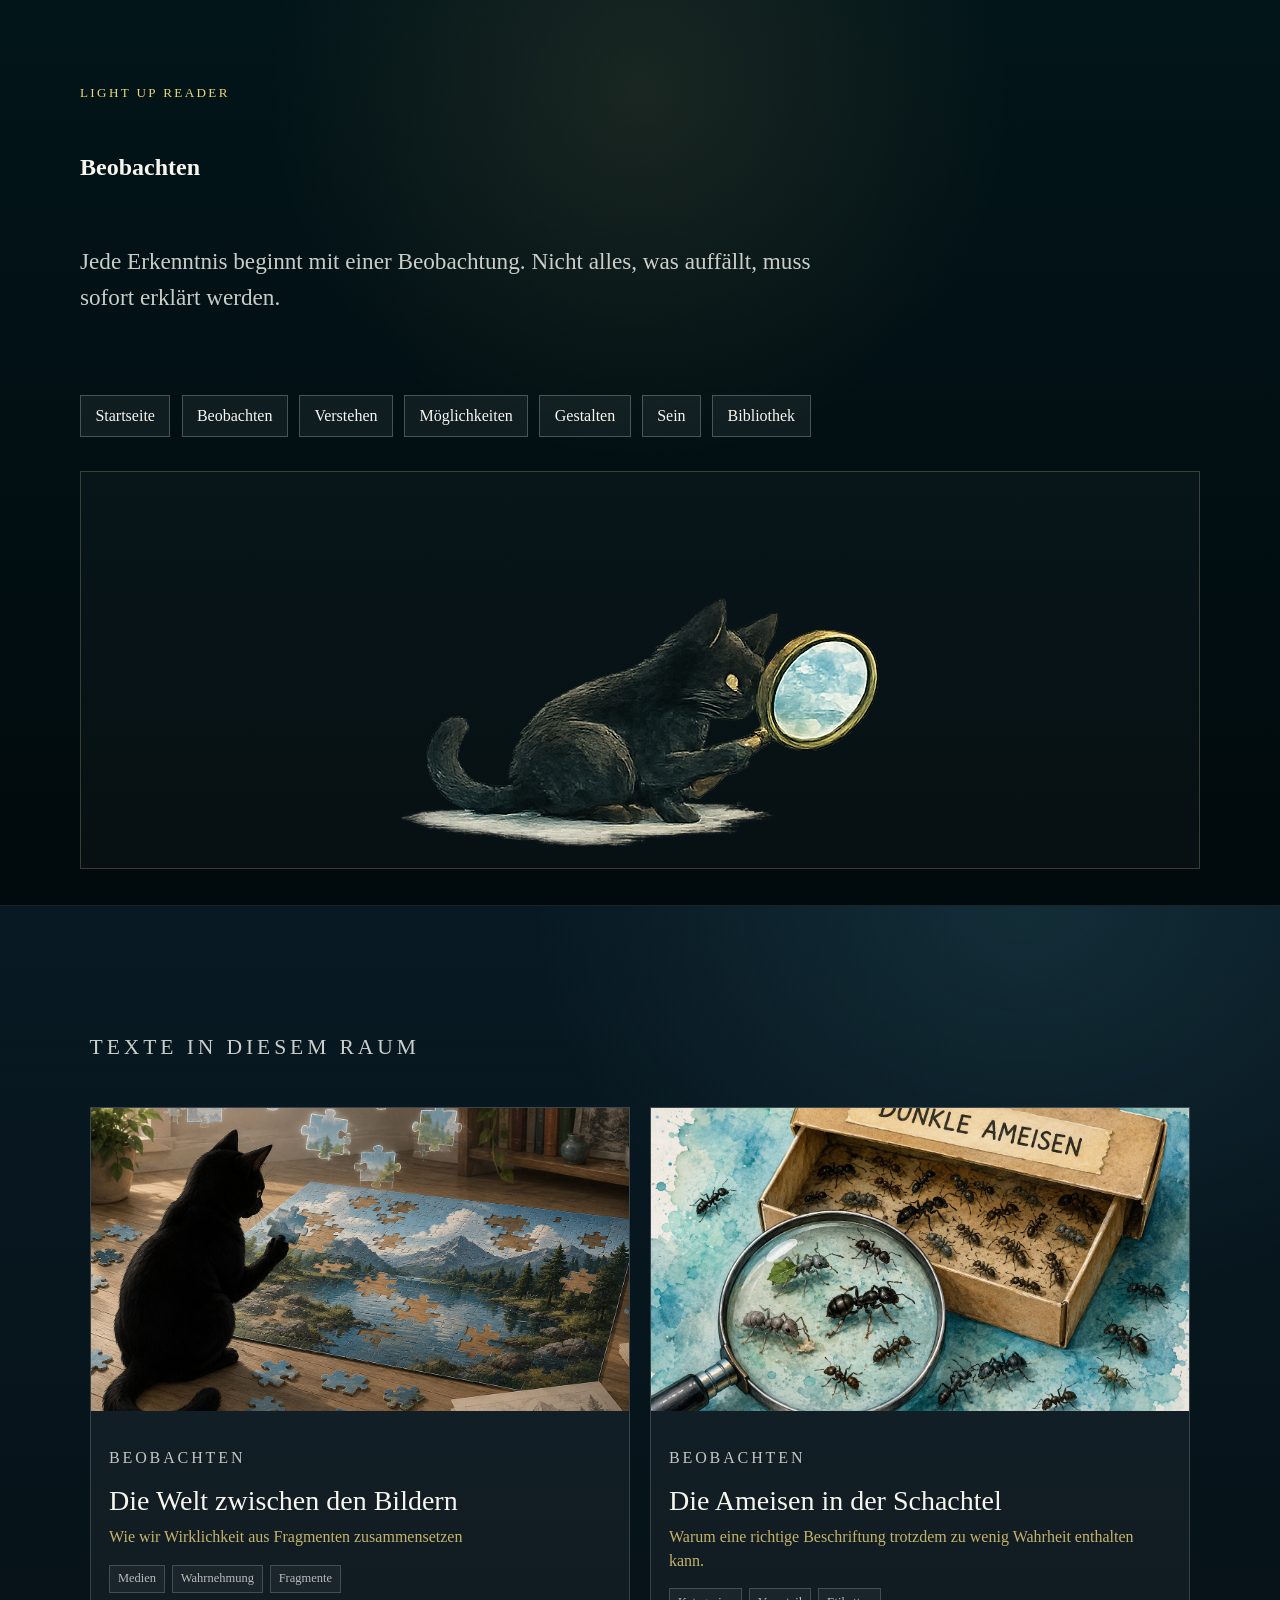
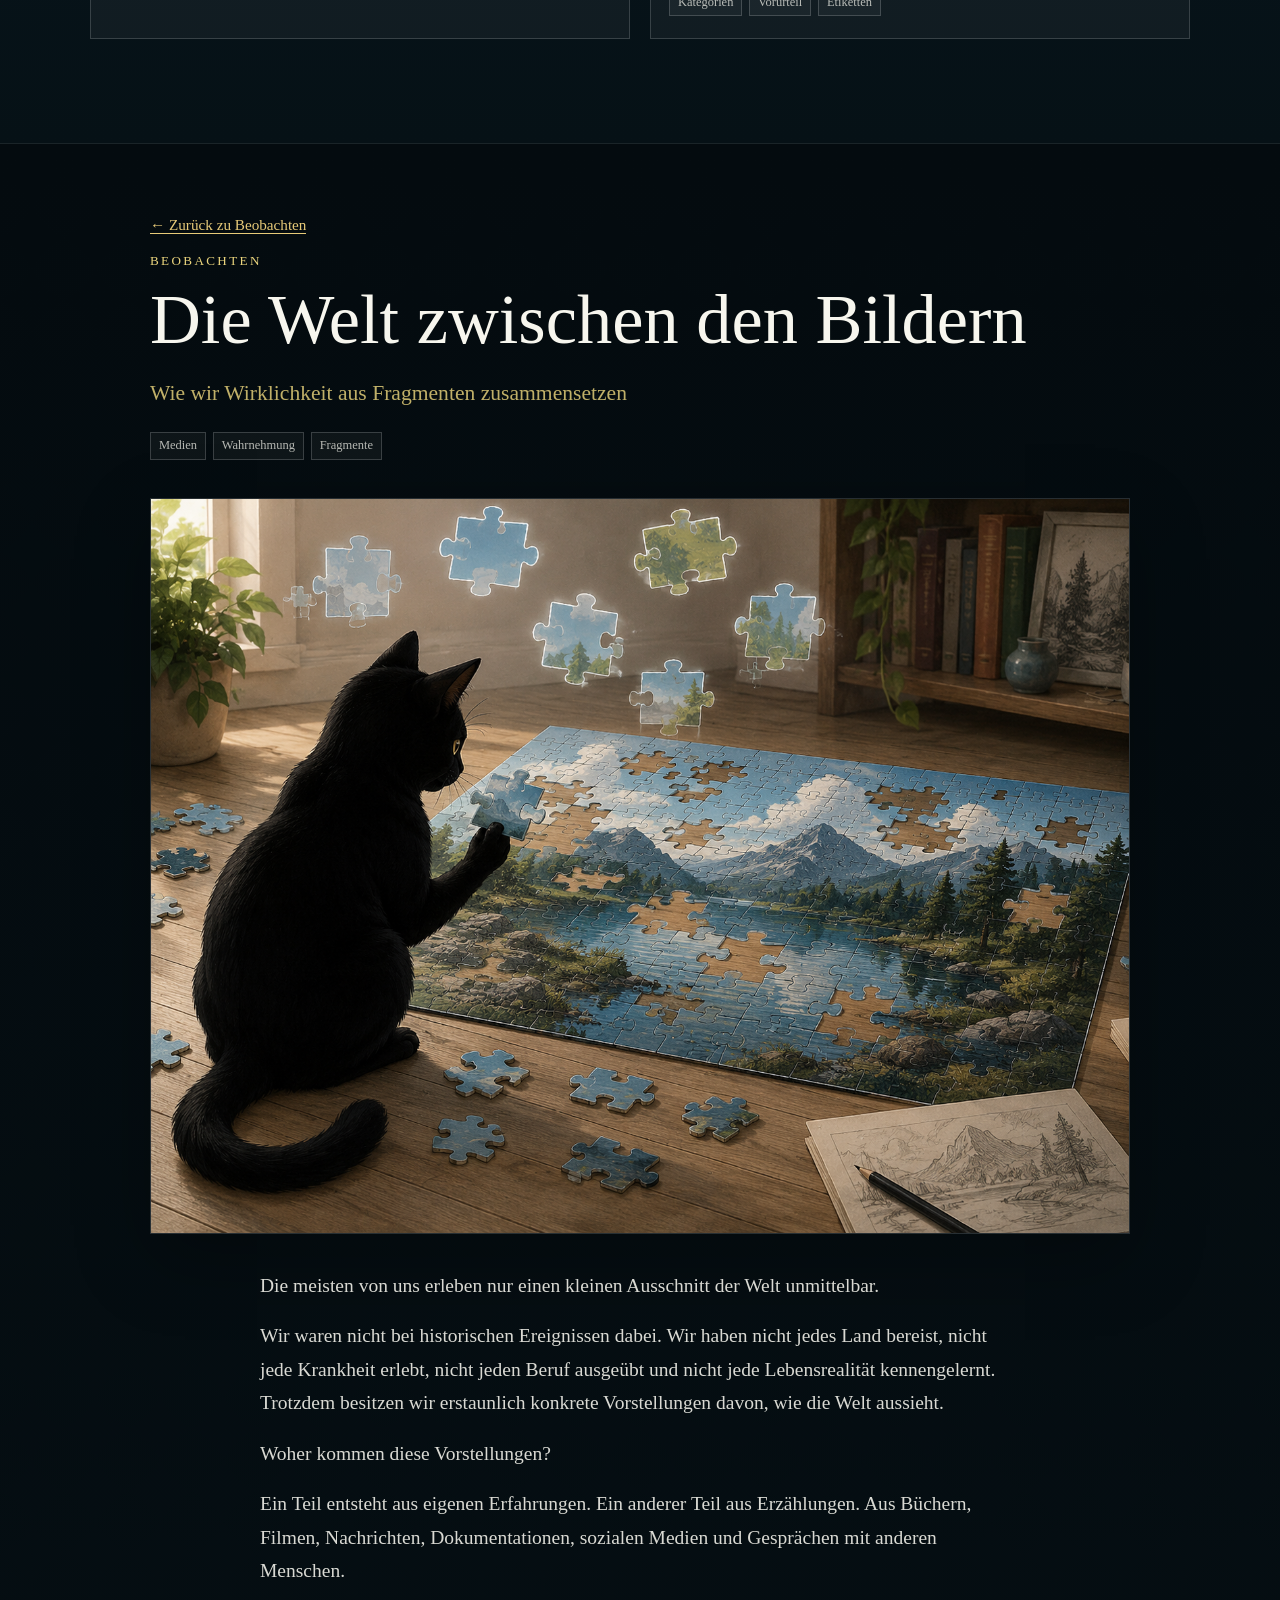
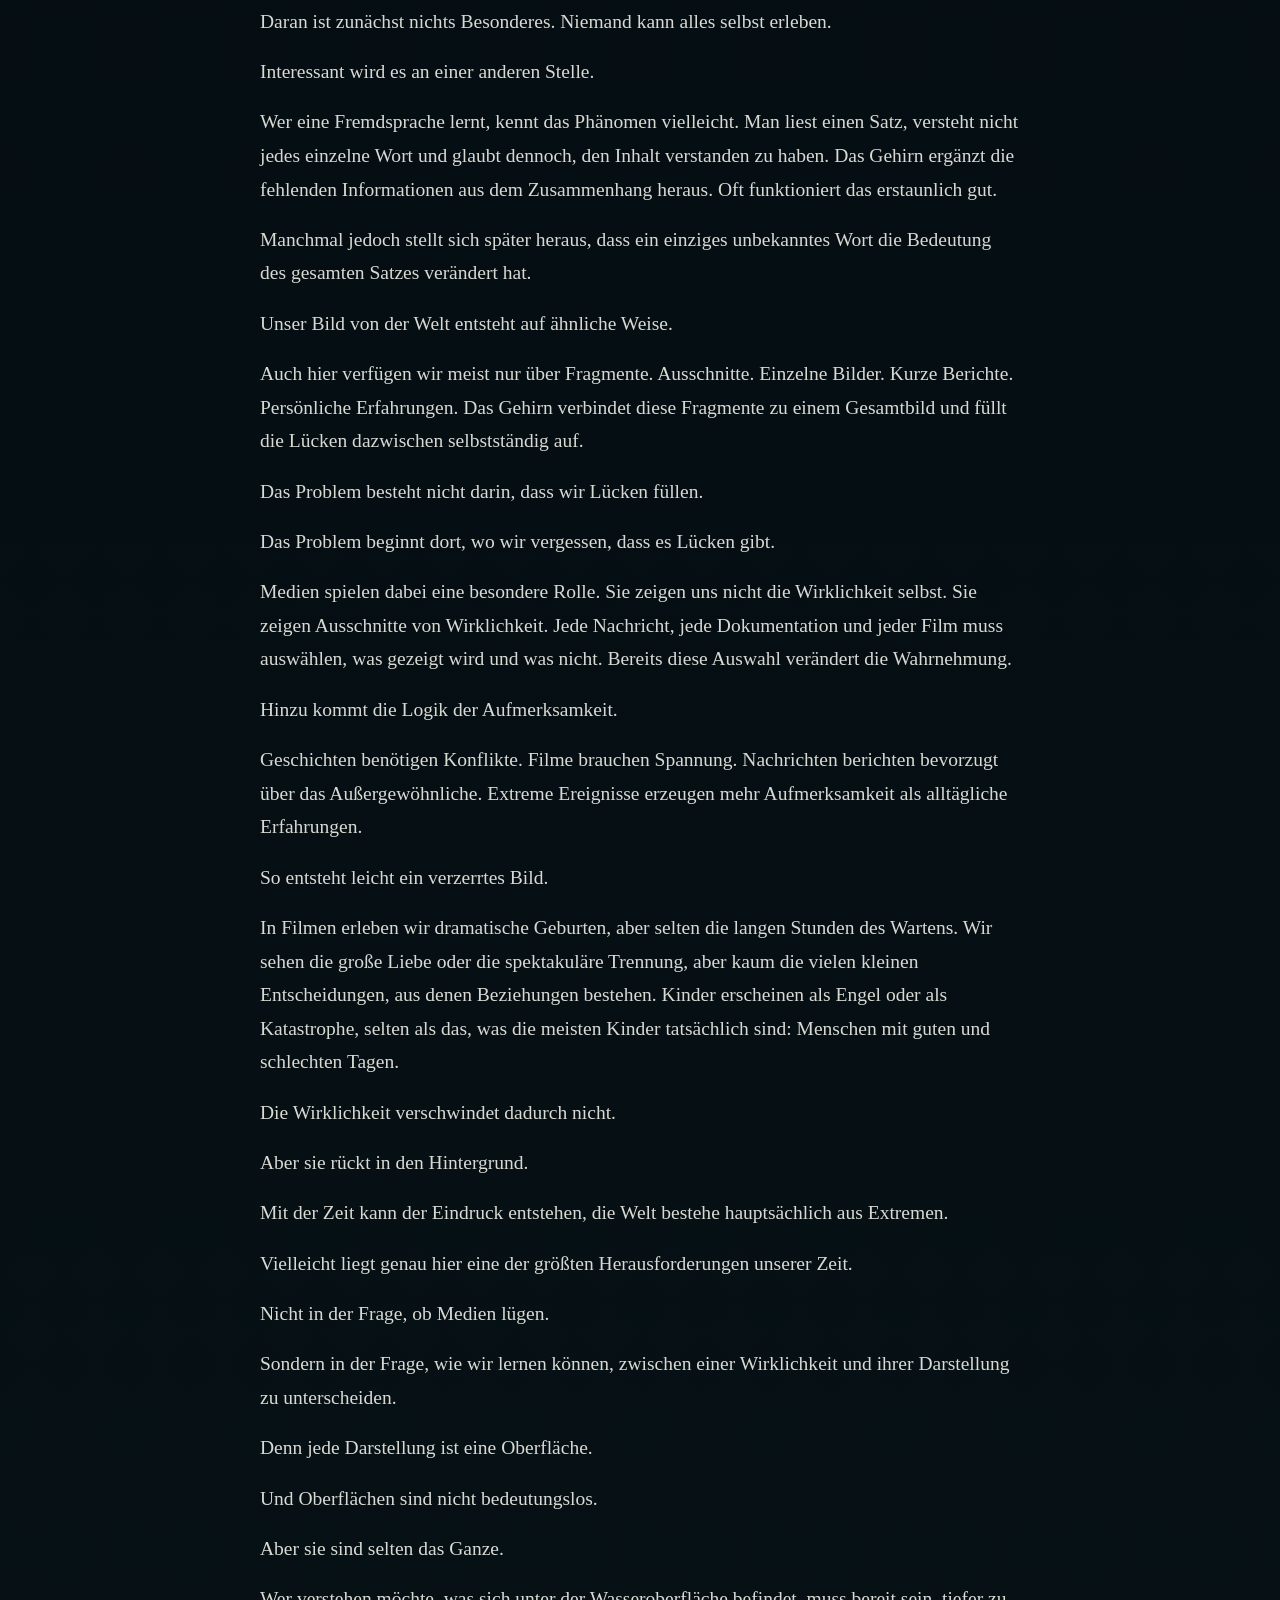
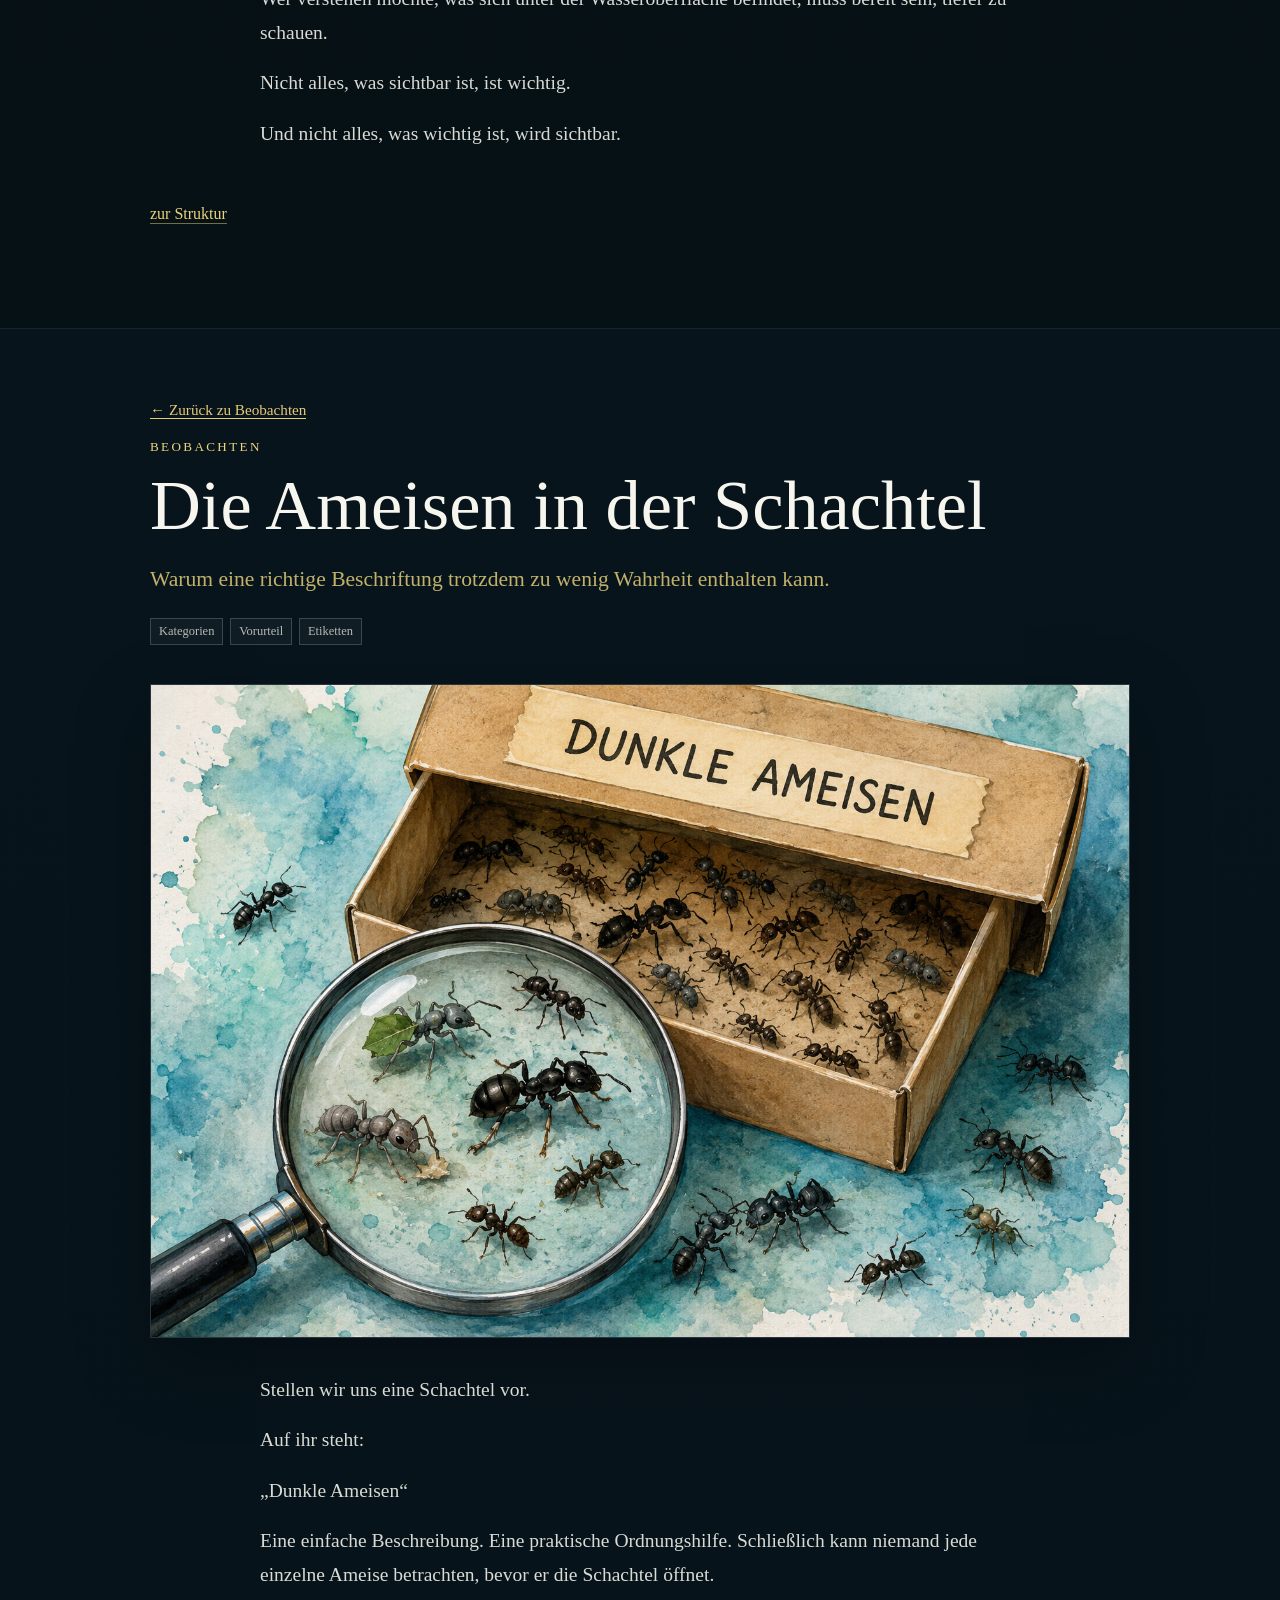
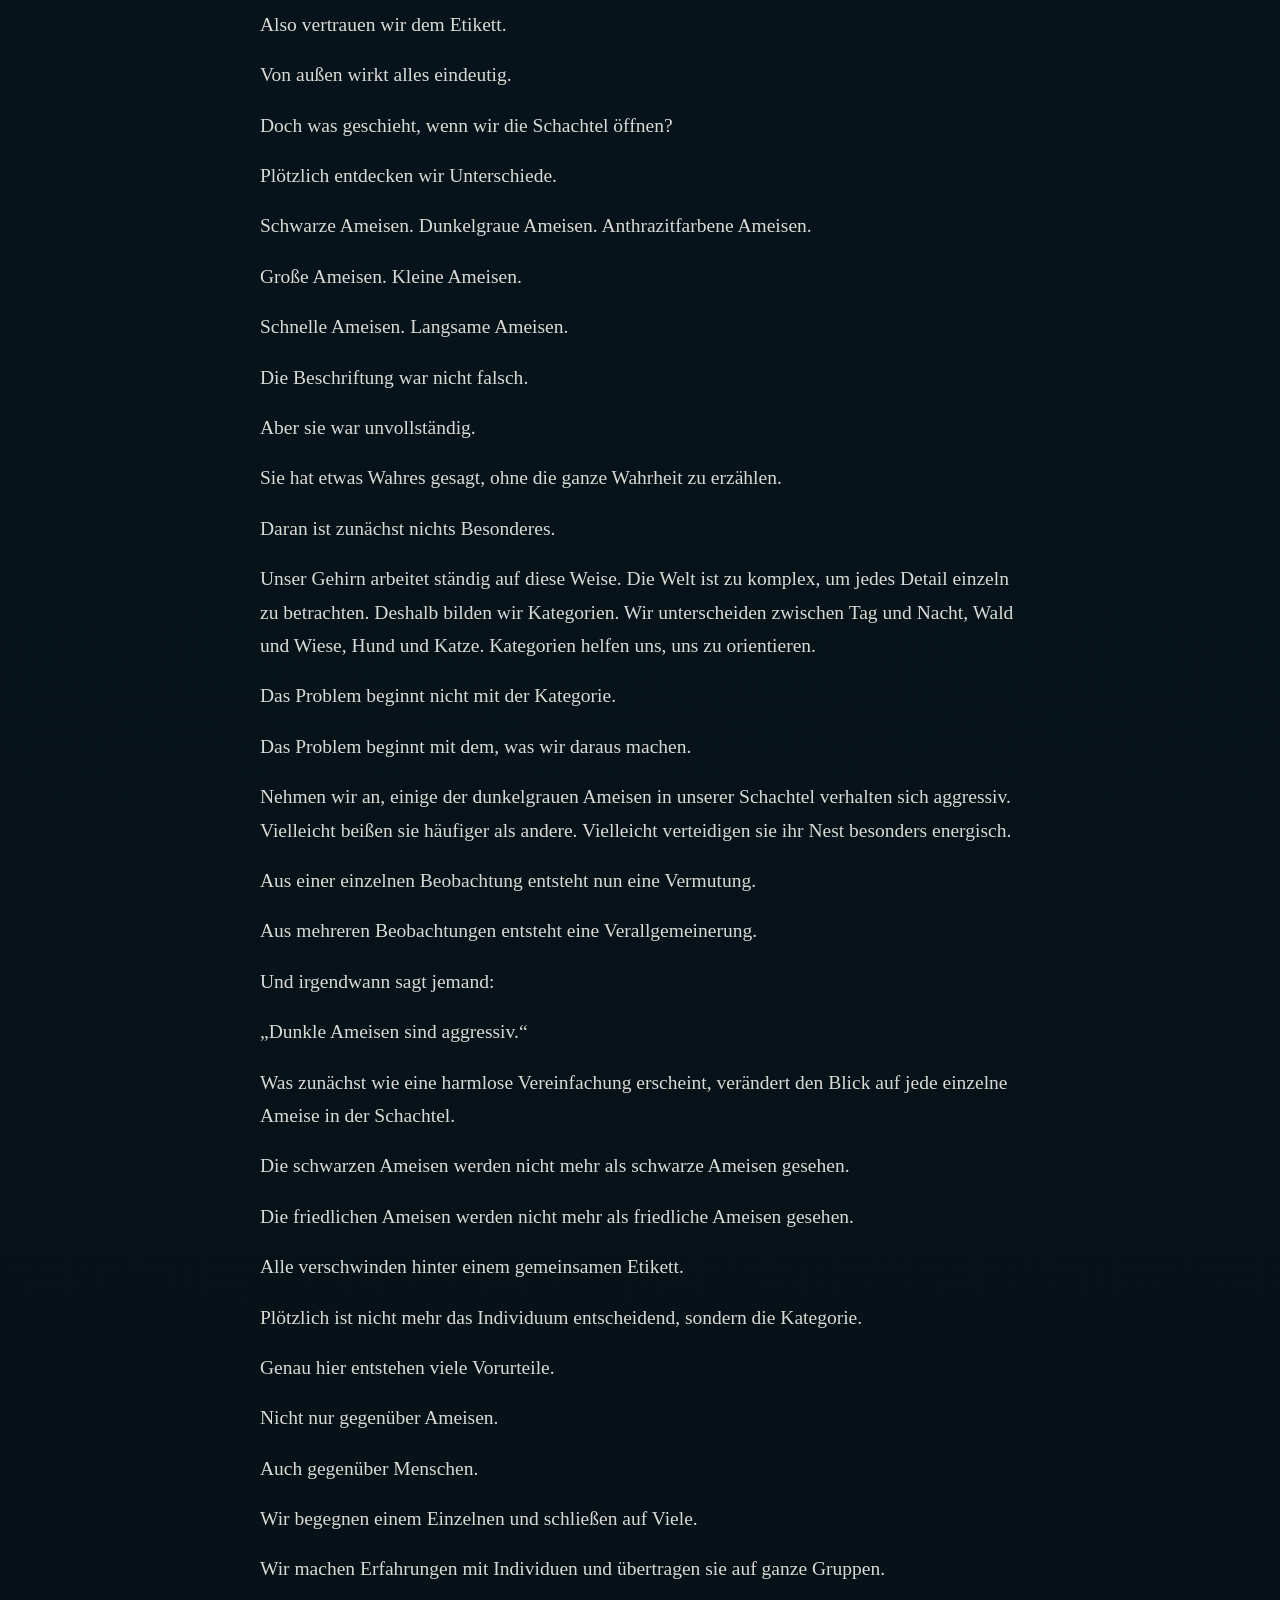
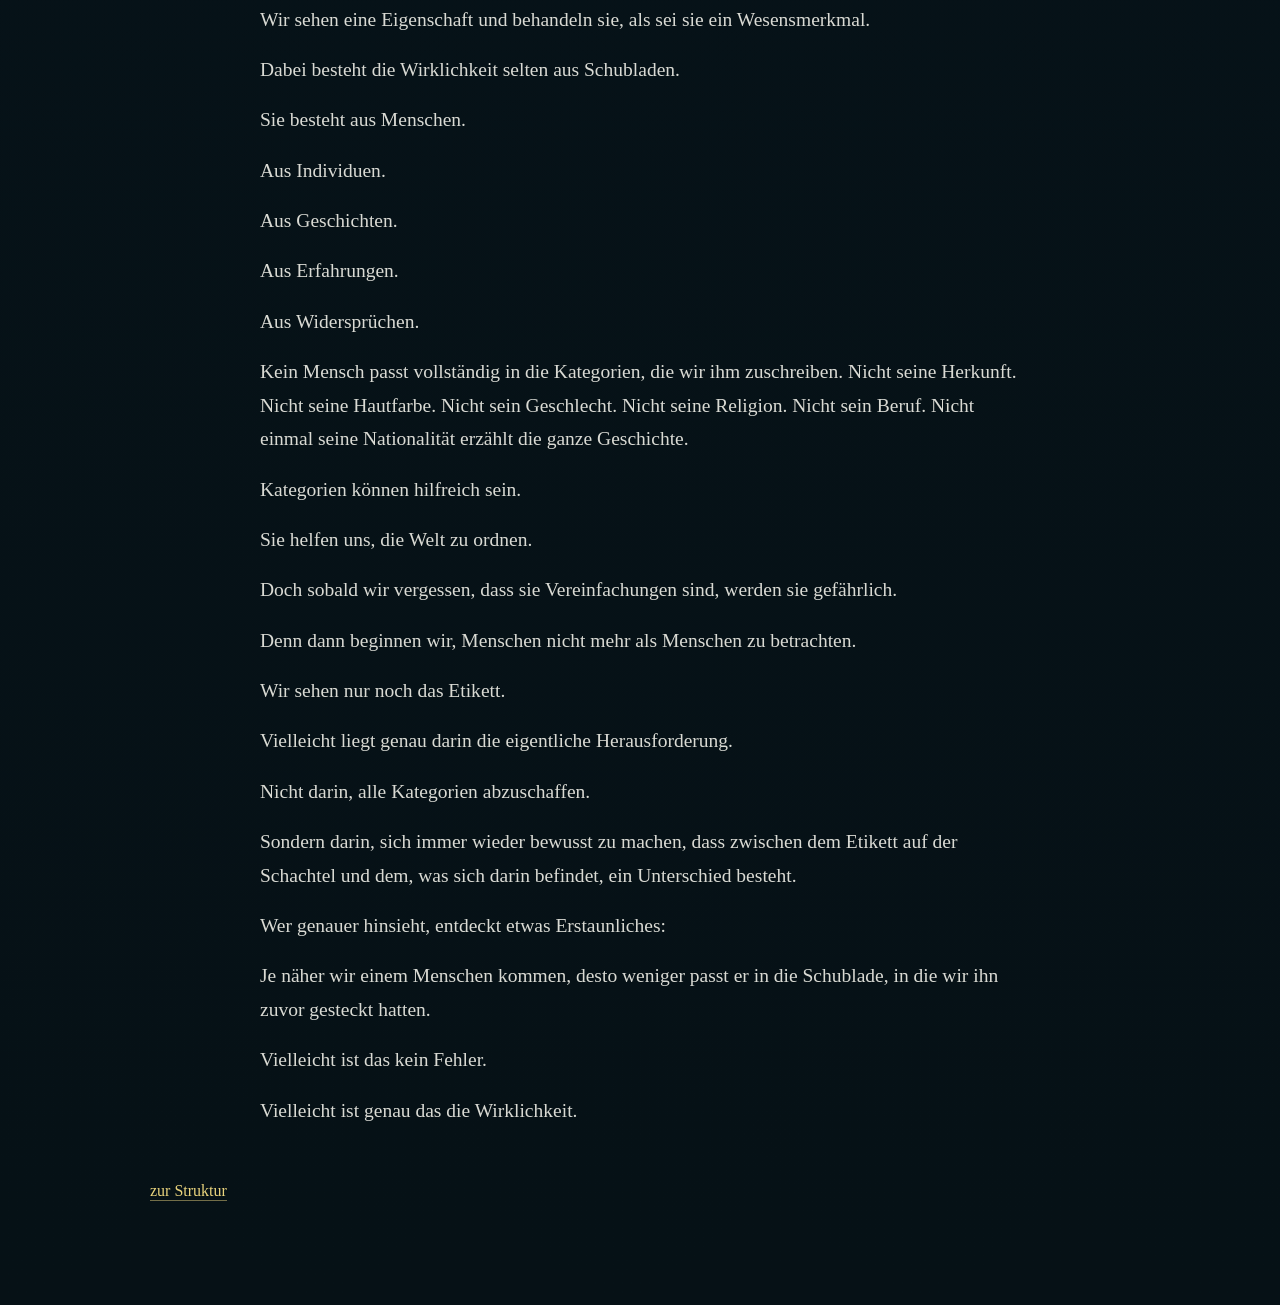
==== beobachten.html @ 858061b4 "Korrektur Seite beobachten" ====
<!DOCTYPE html>

<html lang="de"><head><meta charset="utf-8"/><meta content="width=device-width, initial-scale=1" name="viewport"/><title>Beobachten – Light up Reader</title><link href="assets/style.css" rel="stylesheet"/></head><body><main><section class="category-page category-beobachten"><div class="map-inner category-header"><p class="eyebrow">Light up Reader</p><h1>Beobachten</h1><p class="lead">Jede Erkenntnis beginnt mit einer Beobachtung. Nicht alles, was auffällt, muss sofort erklärt werden.</p><nav aria-label="Navigation" class="section-nav"><a href="index.html#reise">Startseite</a><a href="beobachten.html">Beobachten</a><a href="verstehen.html">Verstehen</a><a href="moeglichkeiten.html">Möglichkeiten</a><a href="gestalten.html">Gestalten</a><a href="sein.html">Sein</a><a href="bibliothek.html">Bibliothek</a></nav><figure class="category-cat"><img alt="Akira begleitet den Bereich Beobachten" src="assets/cat-beobachten.png"/></figure></div></section><section class="content-map"><div class="map-inner"><p class="eyebrow">Texte in diesem Raum</p><div class="article-grid"><article class="article-card">
<a class="article-card-link" href="beobachten.html#die-welt-zwischen-den-bildern">
<div class="article-card-image"><img alt="Akira betrachtet ein unvollständiges Puzzle einer Bergsee-Landschaft" src="assets/welt-zwischen-bildern.png"/></div>
<div class="article-card-body">
<p class="eyebrow">Beobachten</p>
<h3>Die Welt zwischen den Bildern</h3>
<p class="card-subtitle">Wie wir Wirklichkeit aus Fragmenten zusammensetzen</p>
<div class="mini-tags"><span>Medien</span><span>Wahrnehmung</span><span>Fragmente</span></div>
</div>
</a>
</article><article class="article-card">
<a class="article-card-link" href="beobachten.html#die-ameisen-in-der-schachtel">
<div class="article-card-image"><img alt="Eine geöffnete Schachtel mit der Aufschrift Dunkle Ameisen und einer Lupe" src="assets/ameisen-schachtel.png"/></div>
<div class="article-card-body">
<p class="eyebrow">Beobachten</p>
<h3>Die Ameisen in der Schachtel</h3>
<p class="card-subtitle">Warum eine richtige Beschriftung trotzdem zu wenig Wahrheit enthalten kann.</p>
<div class="mini-tags"><span>Kategorien</span><span>Vorurteil</span><span>Etiketten</span></div>
</div>
</a>
</article></div></div></section><article class="essay" id="die-welt-zwischen-den-bildern">
<div class="essay-inner"><p class="backlink"><a href="beobachten.html">← Zurück zu Beobachten</a></p>
<header class="essay-header">
<p class="eyebrow">Beobachten</p>
<h2>Die Welt zwischen den Bildern</h2>
<p class="article-subtitle">Wie wir Wirklichkeit aus Fragmenten zusammensetzen</p>
<div class="mini-tags"><span>Medien</span><span>Wahrnehmung</span><span>Fragmente</span></div>
</header>
<figure class="article-hero-image"><img alt="Akira betrachtet ein unvollständiges Puzzle einer Bergsee-Landschaft" src="assets/welt-zwischen-bildern.png"/></figure>
<div class="essay-text">
<p>Die meisten von uns erleben nur einen kleinen Ausschnitt der Welt unmittelbar.</p>
<p>Wir waren nicht bei historischen Ereignissen dabei. Wir haben nicht jedes Land bereist, nicht jede Krankheit erlebt, nicht jeden Beruf ausgeübt und nicht jede Lebensrealität kennengelernt. Trotzdem besitzen wir erstaunlich konkrete Vorstellungen davon, wie die Welt aussieht.</p>
<p>Woher kommen diese Vorstellungen?</p>
<p>Ein Teil entsteht aus eigenen Erfahrungen. Ein anderer Teil aus Erzählungen. Aus Büchern, Filmen, Nachrichten, Dokumentationen, sozialen Medien und Gesprächen mit anderen Menschen.</p>
<p>Daran ist zunächst nichts Besonderes. Niemand kann alles selbst erleben.</p>
<p>Interessant wird es an einer anderen Stelle.</p>
<p>Wer eine Fremdsprache lernt, kennt das Phänomen vielleicht. Man liest einen Satz, versteht nicht jedes einzelne Wort und glaubt dennoch, den Inhalt verstanden zu haben. Das Gehirn ergänzt die fehlenden Informationen aus dem Zusammenhang heraus. Oft funktioniert das erstaunlich gut.</p>
<p>Manchmal jedoch stellt sich später heraus, dass ein einziges unbekanntes Wort die Bedeutung des gesamten Satzes verändert hat.</p>
<p>Unser Bild von der Welt entsteht auf ähnliche Weise.</p>
<p>Auch hier verfügen wir meist nur über Fragmente. Ausschnitte. Einzelne Bilder. Kurze Berichte. Persönliche Erfahrungen. Das Gehirn verbindet diese Fragmente zu einem Gesamtbild und füllt die Lücken dazwischen selbstständig auf.</p>
<p>Das Problem besteht nicht darin, dass wir Lücken füllen.</p>
<p>Das Problem beginnt dort, wo wir vergessen, dass es Lücken gibt.</p>
<p>Medien spielen dabei eine besondere Rolle. Sie zeigen uns nicht die Wirklichkeit selbst. Sie zeigen Ausschnitte von Wirklichkeit. Jede Nachricht, jede Dokumentation und jeder Film muss auswählen, was gezeigt wird und was nicht. Bereits diese Auswahl verändert die Wahrnehmung.</p>
<p>Hinzu kommt die Logik der Aufmerksamkeit.</p>
<p>Geschichten benötigen Konflikte. Filme brauchen Spannung. Nachrichten berichten bevorzugt über das Außergewöhnliche. Extreme Ereignisse erzeugen mehr Aufmerksamkeit als alltägliche Erfahrungen.</p>
<p>So entsteht leicht ein verzerrtes Bild.</p>
<p>In Filmen erleben wir dramatische Geburten, aber selten die langen Stunden des Wartens. Wir sehen die große Liebe oder die spektakuläre Trennung, aber kaum die vielen kleinen Entscheidungen, aus denen Beziehungen bestehen. Kinder erscheinen als Engel oder als Katastrophe, selten als das, was die meisten Kinder tatsächlich sind: Menschen mit guten und schlechten Tagen.</p>
<p>Die Wirklichkeit verschwindet dadurch nicht.</p>
<p>Aber sie rückt in den Hintergrund.</p>
<p>Mit der Zeit kann der Eindruck entstehen, die Welt bestehe hauptsächlich aus Extremen.</p>
<p>Vielleicht liegt genau hier eine der größten Herausforderungen unserer Zeit.</p>
<p>Nicht in der Frage, ob Medien lügen.</p>
<p>Sondern in der Frage, wie wir lernen können, zwischen einer Wirklichkeit und ihrer Darstellung zu unterscheiden.</p>
<p>Denn jede Darstellung ist eine Oberfläche.</p>
<p>Und Oberflächen sind nicht bedeutungslos.</p>
<p>Aber sie sind selten das Ganze.</p>
<p>Wer verstehen möchte, was sich unter der Wasseroberfläche befindet, muss bereit sein, tiefer zu schauen.</p>
<p>Nicht alles, was sichtbar ist, ist wichtig.</p>
<p>Und nicht alles, was wichtig ist, wird sichtbar.</p>
</div>
<a class="back-link" href="#reise">zur Struktur</a>
</div>
</article><article class="essay" id="die-ameisen-in-der-schachtel">
<div class="essay-inner"><p class="backlink"><a href="beobachten.html">← Zurück zu Beobachten</a></p>
<header class="essay-header">
<p class="eyebrow">Beobachten</p>
<h2>Die Ameisen in der Schachtel</h2>
<p class="article-subtitle">Warum eine richtige Beschriftung trotzdem zu wenig Wahrheit enthalten kann.</p>
<div class="mini-tags"><span>Kategorien</span><span>Vorurteil</span><span>Etiketten</span></div>
</header>
<figure class="article-hero-image"><img alt="Eine geöffnete Schachtel mit der Aufschrift Dunkle Ameisen und einer Lupe" src="assets/ameisen-schachtel.png"/></figure>
<div class="essay-text">
<p>Stellen wir uns eine Schachtel vor.</p>
<p>Auf ihr steht:</p>
<p>„Dunkle Ameisen“</p>
<p>Eine einfache Beschreibung. Eine praktische Ordnungshilfe. Schließlich kann niemand jede einzelne Ameise betrachten, bevor er die Schachtel öffnet.</p>
<p>Also vertrauen wir dem Etikett.</p>
<p>Von außen wirkt alles eindeutig.</p>
<p>Doch was geschieht, wenn wir die Schachtel öffnen?</p>
<p>Plötzlich entdecken wir Unterschiede.</p>
<p>Schwarze Ameisen.
Dunkelgraue Ameisen.
Anthrazitfarbene Ameisen.</p>
<p>Große Ameisen.
Kleine Ameisen.</p>
<p>Schnelle Ameisen.
Langsame Ameisen.</p>
<p>Die Beschriftung war nicht falsch.</p>
<p>Aber sie war unvollständig.</p>
<p>Sie hat etwas Wahres gesagt, ohne die ganze Wahrheit zu erzählen.</p>
<p>Daran ist zunächst nichts Besonderes.</p>
<p>Unser Gehirn arbeitet ständig auf diese Weise. Die Welt ist zu komplex, um jedes Detail einzeln zu betrachten. Deshalb bilden wir Kategorien. Wir unterscheiden zwischen Tag und Nacht, Wald und Wiese, Hund und Katze. Kategorien helfen uns, uns zu orientieren.</p>
<p>Das Problem beginnt nicht mit der Kategorie.</p>
<p>Das Problem beginnt mit dem, was wir daraus machen.</p>
<p>Nehmen wir an, einige der dunkelgrauen Ameisen in unserer Schachtel verhalten sich aggressiv. Vielleicht beißen sie häufiger als andere. Vielleicht verteidigen sie ihr Nest besonders energisch.</p>
<p>Aus einer einzelnen Beobachtung entsteht nun eine Vermutung.</p>
<p>Aus mehreren Beobachtungen entsteht eine Verallgemeinerung.</p>
<p>Und irgendwann sagt jemand:</p>
<p>„Dunkle Ameisen sind aggressiv.“</p>
<p>Was zunächst wie eine harmlose Vereinfachung erscheint, verändert den Blick auf jede einzelne Ameise in der Schachtel.</p>
<p>Die schwarzen Ameisen werden nicht mehr als schwarze Ameisen gesehen.</p>
<p>Die friedlichen Ameisen werden nicht mehr als friedliche Ameisen gesehen.</p>
<p>Alle verschwinden hinter einem gemeinsamen Etikett.</p>
<p>Plötzlich ist nicht mehr das Individuum entscheidend, sondern die Kategorie.</p>
<p>Genau hier entstehen viele Vorurteile.</p>
<p>Nicht nur gegenüber Ameisen.</p>
<p>Auch gegenüber Menschen.</p>
<p>Wir begegnen einem Einzelnen und schließen auf Viele.</p>
<p>Wir machen Erfahrungen mit Individuen und übertragen sie auf ganze Gruppen.</p>
<p>Wir sehen eine Eigenschaft und behandeln sie, als sei sie ein Wesensmerkmal.</p>
<p>Dabei besteht die Wirklichkeit selten aus Schubladen.</p>
<p>Sie besteht aus Menschen.</p>
<p>Aus Individuen.</p>
<p>Aus Geschichten.</p>
<p>Aus Erfahrungen.</p>
<p>Aus Widersprüchen.</p>
<p>Kein Mensch passt vollständig in die Kategorien, die wir ihm zuschreiben. Nicht seine Herkunft. Nicht seine Hautfarbe. Nicht sein Geschlecht. Nicht seine Religion. Nicht sein Beruf. Nicht einmal seine Nationalität erzählt die ganze Geschichte.</p>
<p>Kategorien können hilfreich sein.</p>
<p>Sie helfen uns, die Welt zu ordnen.</p>
<p>Doch sobald wir vergessen, dass sie Vereinfachungen sind, werden sie gefährlich.</p>
<p>Denn dann beginnen wir, Menschen nicht mehr als Menschen zu betrachten.</p>
<p>Wir sehen nur noch das Etikett.</p>
<p>Vielleicht liegt genau darin die eigentliche Herausforderung.</p>
<p>Nicht darin, alle Kategorien abzuschaffen.</p>
<p>Sondern darin, sich immer wieder bewusst zu machen, dass zwischen dem Etikett auf der Schachtel und dem, was sich darin befindet, ein Unterschied besteht.</p>
<p>Wer genauer hinsieht, entdeckt etwas Erstaunliches:</p>
<p>Je näher wir einem Menschen kommen, desto weniger passt er in die Schublade, in die wir ihn zuvor gesteckt hatten.</p>
<p>Vielleicht ist das kein Fehler.</p>
<p>Vielleicht ist genau das die Wirklichkeit.</p>
</div>
<a class="back-link" href="#reise">zur Struktur</a>
</div>
</article></main></body></html>
---- assets/style.css ----
/* Light up Reader – Aquarell Revision 2 */

:root {
  --ink: #061116;
  --text: #f7f6ee;
  --line: rgba(255,255,255,.24);
  --gold: #ead47d;
}

* { box-sizing: border-box; }

html { scroll-behavior: smooth; }

body {
  margin: 0;
  background: var(--ink);
  color: var(--text);
  font-family: Georgia, "Times New Roman", serif;
}

.hero {
  position: relative;
  height: 100vh;
  min-height: 760px;
  overflow: hidden;
  background: #063747;
}

.lake-art {
  position: absolute;
  inset: 0;
  background-image: url("bergsee-aquarell.png");
  background-size: cover;
  background-position: center;
  filter: saturate(1.02) contrast(.98);
}

.water-tint {
  position: absolute;
  left: 0;
  right: 0;
  bottom: 0;
  height: 51%;
  pointer-events: none;
  background:
    radial-gradient(ellipse at 55% 10%, rgba(255,255,255,.12), transparent 27%),
    linear-gradient(to bottom, rgba(86,169,183,.04), rgba(18,109,129,.20) 45%, rgba(6,55,71,.34));
  mix-blend-mode: multiply;
}

.water-tint::after {
  content: "";
  position: absolute;
  inset: 0;
  opacity: .34;
  background-image:
    radial-gradient(circle, rgba(255,255,255,.76) 0 1px, transparent 2px),
    radial-gradient(circle, rgba(234,212,125,.45) 0 1px, transparent 2px);
  background-size: 120px 52px, 190px 68px;
  animation: glimmer 9s ease-in-out infinite alternate;
}

@keyframes glimmer {
  from { transform: translateX(-34px) translateY(3px); }
  to   { transform: translateX(44px) translateY(-3px); }
}

.vignette {
  position: absolute;
  inset: 0;
  pointer-events: none;
  background:
    radial-gradient(ellipse at center, transparent 0 63%, rgba(0,0,0,.10) 88%, rgba(0,0,0,.24) 100%),
    linear-gradient(to bottom, rgba(0,0,0,0) 0 72%, rgba(0,0,0,.18) 100%);
}

/* Schlafende Katze als freigestelltes PNG, ohne rechteckigen Hintergrund */
.akira-cutout {
  position: absolute;
  z-index: 4;
  left: clamp(70px, 8.5vw, 130px);
  bottom: clamp(205px, 23vh, 285px);
  width: clamp(245px, 27vw, 390px);
  height: auto;
  overflow: visible;
  margin: 0;
  filter: drop-shadow(0 16px 16px rgba(0,0,0,.38));
}

.akira-cutout img {
  display: block;
  width: 100%;
  height: auto;
  object-fit: contain;
  filter: saturate(.98) contrast(1.04) brightness(.98);
}

.opening-text {
  position: absolute;
  z-index: 5;
  left: clamp(480px, 47vw, 760px);
  bottom: clamp(92px, 13vh, 160px);
  width: min(560px, 45vw);
  padding: 1.25rem 1.45rem;
  border: 1px solid var(--line);
  background: rgba(4, 18, 24, .28);
  backdrop-filter: blur(5px);
  box-shadow: 0 22px 60px rgba(0,0,0,.18);
}

.opening-text p {
  margin: .35rem 0;
  font-size: clamp(1.35rem, 2.25vw, 2rem);
  line-height: 1.38;
  text-shadow: 0 3px 12px rgba(0,0,0,.45);
}

.line {
  opacity: 0;
  transform: translateY(8px);
  animation: reveal .9s ease forwards;
}

.line-1 { animation-delay: 1.0s; }
.line-2 { animation-delay: 2.7s; }
.line-3 { animation-delay: 4.4s; }
.line-4 { animation-delay: 5.9s; }

@keyframes reveal {
  to { opacity: 1; transform: translateY(0); }
}

.enter {
  display: inline-block;
  margin-top: 1rem;
  padding: .8rem 1.05rem;
  color: var(--text);
  border: 1px solid rgba(255,255,255,.60);
  text-decoration: none;
  background: rgba(0,0,0,.12);
  font-size: clamp(1rem, 1.4vw, 1.12rem);
}

.enter:hover { background: rgba(255,255,255,.13); }

.journey {
  min-height: 100vh;
  padding: 7rem 7vw;
  background:
    radial-gradient(ellipse at 50% 0%, rgba(86,169,183,.20), transparent 36%),
    linear-gradient(to bottom, #061116, #0a1f28);
}

.eyebrow {
  color: var(--gold);
  text-transform: uppercase;
  letter-spacing: .18em;
  font-size: .82rem;
}

.journey h1 {
  max-width: 1000px;
  font-weight: normal;
  font-size: clamp(2.4rem, 6vw, 5rem);
  line-height: 1.05;
}

@media (max-width: 920px) {
  .hero { min-height: 820px; }

  .akira-cutout {
    left: 7vw;
    bottom: 275px;
    width: 58vw;
    height: auto;
  }

  .opening-text {
    left: 6vw;
    right: 6vw;
    bottom: 88px;
    width: auto;
  }

  .opening-text p { font-size: 1.25rem; }
}


/* Erweiterung: Inhaltsarchitektur */

.journey-inner,
.map-inner,
.pilot-inner {
  max-width: 1120px;
  margin: 0 auto;
}

.lead {
  max-width: 780px;
  color: rgba(247,246,238,.82);
  font-size: clamp(1.1rem, 2vw, 1.45rem);
  line-height: 1.55;
}

.section-nav {
  display: flex;
  flex-wrap: wrap;
  gap: .7rem;
  margin-top: 2.2rem;
}

.section-nav a {
  color: var(--text);
  text-decoration: none;
  border: 1px solid rgba(255,255,255,.24);
  background: rgba(255,255,255,.055);
  padding: .7rem .9rem;
}

.section-nav a:hover {
  background: rgba(255,255,255,.14);
}

.content-map,
.pilot {
  padding: 6.5rem 7vw;
  background:
    radial-gradient(ellipse at 80% 0%, rgba(86,169,183,.14), transparent 34%),
    linear-gradient(to bottom, #081923, #061116);
  border-top: 1px solid rgba(255,255,255,.08);
}

.content-map.deep {
  background:
    radial-gradient(ellipse at 18% 0%, rgba(86,169,183,.20), transparent 34%),
    linear-gradient(to bottom, #07141c, #0a2430);
}

.content-map h2,
.pilot h2 {
  font-weight: normal;
  font-size: clamp(2.1rem, 5vw, 4.2rem);
  line-height: 1.08;
  margin: .2rem 0 1rem;
}

.content-map p,
.pilot p {
  max-width: 760px;
  color: rgba(247,246,238,.82);
  font-size: clamp(1.05rem, 1.8vw, 1.35rem);
  line-height: 1.55;
}

.tag-grid {
  display: flex;
  flex-wrap: wrap;
  gap: .65rem;
  margin-top: 2rem;
}

.tag-grid span {
  display: inline-block;
  border: 1px solid rgba(255,255,255,.22);
  background: rgba(255,255,255,.055);
  padding: .65rem .85rem;
  color: rgba(247,246,238,.92);
}

.pilot {
  background:
    radial-gradient(ellipse at 50% 0%, rgba(234,212,125,.10), transparent 34%),
    linear-gradient(to bottom, #081923, #040b0f);
}

.article-list {
  margin: 3rem 0 0;
  padding: 0;
  list-style: none;
  counter-reset: article;
  display: grid;
  gap: .9rem;
}

.article-list li {
  counter-increment: article;
  position: relative;
  padding: 1rem 1rem 1rem 4rem;
  border: 1px solid rgba(255,255,255,.18);
  background: rgba(255,255,255,.045);
}

.article-list li::before {
  content: counter(article, decimal-leading-zero);
  position: absolute;
  left: 1rem;
  top: 1rem;
  color: var(--gold);
  font-size: .9rem;
  letter-spacing: .08em;
}

.article-list strong {
  display: block;
  font-weight: normal;
  font-size: clamp(1.1rem, 2vw, 1.45rem);
  line-height: 1.3;
}

.article-list span {
  display: block;
  margin-top: .35rem;
  color: rgba(247,246,238,.66);
  font-size: .95rem;
}

@media (max-width: 720px) {
  .content-map,
  .pilot,
  .journey {
    padding-left: 6vw;
    padding-right: 6vw;
  }

  .article-list li {
    padding-left: 3.5rem;
  }
}


/* Integrierte Textstruktur */
.article-grid {
  display: grid;
  grid-template-columns: repeat(auto-fit, minmax(265px, 1fr));
  gap: 1.2rem;
  margin-top: 2.6rem;
}

.article-card {
  border: 1px solid rgba(255,255,255,.16);
  background: rgba(255,255,255,.045);
  overflow: hidden;
  min-height: 100%;
}

.article-card-link {
  display: grid;
  grid-template-rows: auto 1fr;
  min-height: 100%;
  color: inherit;
  text-decoration: none;
}

.article-card-image {
  aspect-ratio: 16 / 9;
  background: rgba(255,255,255,.06);
  overflow: hidden;
}

.article-card-image img {
  width: 100%;
  height: 100%;
  display: block;
  object-fit: cover;
  transition: transform .45s ease;
}

.article-card:hover img { transform: scale(1.035); }

.article-card-placeholder {
  width: 100%;
  height: 100%;
  display: grid;
  place-items: center;
  background:
    radial-gradient(ellipse at center, rgba(234,212,125,.16), transparent 55%),
    linear-gradient(135deg, rgba(255,255,255,.08), rgba(255,255,255,.02));
  color: rgba(247,246,238,.72);
  letter-spacing: .14em;
  text-transform: uppercase;
  font-size: .8rem;
}

.article-card-body {
  padding: 1.2rem 1.15rem 1.35rem;
}

.article-card h3 {
  margin: .2rem 0 .55rem;
  font-weight: normal;
  font-size: clamp(1.25rem, 2.2vw, 1.75rem);
  line-height: 1.16;
}

.article-card p {
  font-size: 1rem;
  line-height: 1.48;
  color: rgba(247,246,238,.78);
}

.card-subtitle {
  color: rgba(234,212,125,.82) !important;
  margin: -.1rem 0 .8rem;
}

.mini-tags {
  display: flex;
  flex-wrap: wrap;
  gap: .42rem;
  margin-top: 1rem;
}

.mini-tags span {
  border: 1px solid rgba(255,255,255,.18);
  padding: .34rem .5rem;
  font-size: .78rem;
  color: rgba(247,246,238,.72);
  background: rgba(255,255,255,.04);
}

.texts-intro {
  padding: 7rem 7vw 4rem;
  background:
    radial-gradient(ellipse at 50% 0%, rgba(234,212,125,.10), transparent 34%),
    linear-gradient(to bottom, #061116, #040b0f);
  border-top: 1px solid rgba(255,255,255,.08);
}

.texts-intro h2 {
  font-weight: normal;
  font-size: clamp(2.1rem, 5vw, 4.2rem);
  line-height: 1.08;
  margin: .2rem 0 1rem;
}

.essay {
  padding: 4.5rem 7vw 6.5rem;
  background: linear-gradient(to bottom, #040b0f, #061116);
  border-top: 1px solid rgba(255,255,255,.08);
}

.essay:nth-of-type(even) {
  background: linear-gradient(to bottom, #07141c, #061116);
}

.essay-inner {
  max-width: 980px;
  margin: 0 auto;
}

.essay-header h2 {
  margin: .2rem 0 .8rem;
  font-weight: normal;
  font-size: clamp(2rem, 5.5vw, 4.6rem);
  line-height: 1.06;
}

.article-subtitle {
  max-width: 760px;
  color: rgba(234,212,125,.82);
  font-size: clamp(1.08rem, 2vw, 1.35rem);
  line-height: 1.48;
}

.article-hero-image {
  margin: 2.4rem 0 2.2rem;
  border: 1px solid rgba(255,255,255,.14);
  overflow: hidden;
  box-shadow: 0 26px 70px rgba(0,0,0,.28);
}

.article-hero-image img {
  width: 100%;
  display: block;
}

.essay-text {
  max-width: 760px;
  margin: 0 auto;
}

.essay-text p {
  color: rgba(247,246,238,.88);
  font-size: clamp(1.06rem, 1.55vw, 1.22rem);
  line-height: 1.72;
  margin: 0 0 1.05rem;
}

.back-link {
  display: inline-block;
  margin-top: 2.4rem;
  color: var(--gold);
  text-decoration: none;
  border-bottom: 1px solid rgba(234,212,125,.48);
}

.back-link:hover { border-bottom-color: var(--gold); }

@media (max-width: 720px) {
  .article-grid { grid-template-columns: 1fr; }
  .essay, .texts-intro { padding-left: 6vw; padding-right: 6vw; }
}




/* Briefe an den Leuchtturm */
.letters-section {
  padding: 6.5rem 7vw;
  background:
    radial-gradient(ellipse at 75% 18%, rgba(234,212,125,.10), transparent 34%),
    radial-gradient(ellipse at 20% 0%, rgba(86,169,183,.14), transparent 36%),
    linear-gradient(to bottom, #040b0f, #07141c);
  border-top: 1px solid rgba(255,255,255,.08);
}

.letters-inner {
  max-width: 1040px;
  margin: 0 auto;
  display: grid;
  grid-template-columns: minmax(0, 1fr) minmax(230px, 360px);
  gap: clamp(2rem, 5vw, 4rem);
  align-items: center;
}

.letters-copy h2 {
  margin: .2rem 0 1.1rem;
  font-weight: normal;
  font-size: clamp(2rem, 4.8vw, 3.8rem);
  line-height: 1.08;
}

.letters-copy p {
  max-width: 720px;
  color: rgba(247,246,238,.86);
  font-size: clamp(1.02rem, 1.45vw, 1.18rem);
  line-height: 1.68;
}

.letter-link {
  display: inline-block;
  margin-top: 1.2rem;
  padding: .78rem 1rem;
  color: var(--text);
  text-decoration: none;
  border: 1px solid rgba(255,255,255,.42);
  background: rgba(255,255,255,.055);
}

.letter-link:hover { background: rgba(255,255,255,.13); }

.letters-lighthouse {
  margin: 0;
  justify-self: center;
  filter: drop-shadow(0 24px 36px rgba(0,0,0,.36));
}

.letters-lighthouse img {
  display: block;
  width: min(330px, 100%);
  height: auto;
}

@media (max-width: 820px) {
  .letters-inner { grid-template-columns: 1fr; }
  .letters-lighthouse { justify-self: start; max-width: 280px; }
}


/* Tauchgang und Rechtliches */
.tauchgang-essay {
  padding-top: 4.5rem;
}

.legal-section {
  padding: 5.5rem 7vw;
  background: linear-gradient(to bottom, #061116, #040b0f);
  border-top: 1px solid rgba(255,255,255,.08);
}

.legal-section.deep {
  background:
    radial-gradient(ellipse at 18% 0%, rgba(86,169,183,.16), transparent 34%),
    linear-gradient(to bottom, #07141c, #061116);
}

.legal-inner {
  max-width: 860px;
  margin: 0 auto;
}

.legal-inner h2 {
  margin: .2rem 0 1.4rem;
  font-weight: normal;
  font-size: clamp(2rem, 4.8vw, 3.8rem);
  line-height: 1.08;
}

.legal-inner h3 {
  margin: 2rem 0 .7rem;
  font-weight: normal;
  color: var(--gold);
  font-size: clamp(1.15rem, 2vw, 1.45rem);
}

.legal-inner p {
  color: rgba(247,246,238,.86);
  font-size: clamp(1.02rem, 1.45vw, 1.18rem);
  line-height: 1.68;
}

.legal-inner a {
  color: var(--gold);
}

.article-card-link { cursor: pointer; }


/* Mappa Cognitionis: Die Reise beginnt */
.journey-orientation.mappa-section {
  margin-top: 3.8rem;
  padding: clamp(1rem, 2.5vw, 1.8rem);
  border: 1px solid rgba(234,212,125,.22);
  background:
    radial-gradient(ellipse at 50% 0%, rgba(234,212,125,.11), transparent 36%),
    radial-gradient(ellipse at 88% 28%, rgba(86,169,183,.12), transparent 44%),
    rgba(255,255,255,.026);
  box-shadow: 0 24px 70px rgba(0,0,0,.24);
}

.mappa-copy {
  max-width: 940px;
  margin: 0 0 1.15rem;
}

.mappa-copy h2 {
  margin: .2rem 0 .65rem;
  font-weight: normal;
  font-size: clamp(1.8rem, 4vw, 3.25rem);
  line-height: 1.08;
}

.mappa-copy p:not(.eyebrow) {
  max-width: 840px;
  color: rgba(247,246,238,.78);
  font-size: clamp(1rem, 1.45vw, 1.16rem);
  line-height: 1.62;
}

.mappa-wrap {
  position: relative;
  margin: 1.35rem 0 0;
  border: 1px solid rgba(234,212,125,.24);
  box-shadow: 0 18px 60px rgba(0,0,0,.28);
  overflow: hidden;
  background: #21170d;
}

.mappa-wrap img {
  display: block;
  width: 100%;
  height: auto;
}

.mappa-hotspot {
  position: absolute;
  width: clamp(2.2rem, 5vw, 4rem);
  height: clamp(2.2rem, 5vw, 4rem);
  transform: translate(-50%, -50%);
  border-radius: 999px;
  background: rgba(120, 18, 12, .01);
  outline: none;
  z-index: 3;
}

.mappa-hotspot:hover,
.mappa-hotspot:focus-visible {
  background: rgba(141, 32, 22, .16);
  box-shadow: 0 0 0 2px rgba(255,232,142,.65), 0 0 22px rgba(153, 34, 22, .45);
}

.mappa-marker {
  position: absolute;
  width: clamp(1rem, 2.2vw, 1.55rem);
  height: clamp(1rem, 2.2vw, 1.55rem);
  transform: translate(-50%, -50%);
  border-radius: 999px;
  background: #9b2218;
  border: 2px solid rgba(255, 224, 124, .95);
  box-shadow: 0 0 0 4px rgba(82,14,10,.28), 0 0 24px rgba(255,219,108,.55);
  pointer-events: none;
  z-index: 4;
  transition: left .45s ease, top .45s ease;
}

@media (max-width: 720px) {
  .journey-orientation.mappa-section { padding: .9rem; }
  .mappa-copy p:not(.eyebrow) { font-size: .98rem; }
}


/* Separate category pages */
.category-page {
  min-height: auto;
  padding: 72px 0 36px;
  background: radial-gradient(circle at 50% 10%, rgba(231, 202, 120, 0.10), transparent 36%), linear-gradient(180deg, rgba(2, 21, 25, 0.98), rgba(1, 10, 13, 0.98));
}
.category-header { display: grid; gap: 20px; }
.category-cat {
  margin: 14px 0 0; padding: 18px;
  border: 1px solid rgba(236, 218, 154, 0.22);
  background: rgba(255,255,255,0.025); min-height: 220px;
  display: flex; align-items: center; justify-content: center;
}
.category-cat img { max-width: min(720px, 100%); max-height: 360px; object-fit: contain; }
.backlink { margin: 0 0 1.2rem; font-size: .95rem; }
.backlink a { color: var(--accent, #e7ca78); text-decoration: none; border-bottom: 1px solid currentColor; }
.backlink a:hover { opacity: .82; }

/* Gästebuch im Abschnitt „Briefe an den Leuchtturm“ */
.letter-prompts {
  max-width: 720px;
  margin: 1rem 0 1.25rem;
  padding-left: 1.15rem;
  color: rgba(247,246,238,.84);
  line-height: 1.7;
}

.letter-prompts li { margin: .25rem 0; }

.guestbook-panel {
  max-width: 1040px;
  margin: 4rem auto 0;
  display: grid;
  grid-template-columns: minmax(0, .85fr) minmax(280px, 1.15fr);
  gap: clamp(1.5rem, 4vw, 3rem);
  align-items: start;
  padding: clamp(1.2rem, 3vw, 2rem);
  border: 1px solid rgba(255,255,255,.14);
  background: rgba(255,255,255,.045);
  box-shadow: 0 26px 70px rgba(0,0,0,.22);
}

.guestbook-intro h3,
.guestbook-entries h3 {
  margin: .2rem 0 1rem;
  font-family: var(--serif);
  font-weight: normal;
  font-size: clamp(1.55rem, 3vw, 2.25rem);
}

.guestbook-intro p,
.form-note,
.guestbook-entry p {
  color: rgba(247,246,238,.82);
  line-height: 1.65;
}

.guestbook-form {
  display: grid;
  gap: .8rem;
}

.guestbook-form label {
  color: rgba(247,246,238,.9);
  font-size: .95rem;
  letter-spacing: .03em;
}

.guestbook-form label span {
  color: rgba(247,246,238,.56);
  font-size: .85rem;
}

.guestbook-form input,
.guestbook-form textarea {
  width: 100%;
  box-sizing: border-box;
  border: 1px solid rgba(255,255,255,.22);
  background: rgba(4,11,15,.58);
  color: var(--text);
  padding: .85rem .95rem;
  font: inherit;
  outline: none;
}

.guestbook-form textarea { resize: vertical; }

.guestbook-form input::placeholder,
.guestbook-form textarea::placeholder { color: rgba(247,246,238,.45); }

.guestbook-form input:focus,
.guestbook-form textarea:focus {
  border-color: rgba(234,212,125,.62);
  box-shadow: 0 0 0 3px rgba(234,212,125,.10);
}

.guestbook-form button {
  justify-self: start;
  margin-top: .35rem;
  padding: .82rem 1.05rem;
  border: 1px solid rgba(255,255,255,.38);
  background: rgba(255,255,255,.08);
  color: var(--text);
  font: inherit;
  cursor: pointer;
}

.guestbook-form button:hover { background: rgba(255,255,255,.14); }

.form-note {
  margin: .25rem 0 0;
  font-size: .9rem;
  color: rgba(247,246,238,.62);
}

.guestbook-entries {
  grid-column: 1 / -1;
  padding-top: 1.25rem;
  border-top: 1px solid rgba(255,255,255,.10);
}

.guestbook-entry {
  margin-top: 1rem;
  padding: 1rem 1.1rem;
  border-left: 3px solid rgba(234,212,125,.55);
  background: rgba(4,11,15,.38);
}

.guestbook-entry .entry-meta {
  margin: 0 0 .45rem;
  color: rgba(234,212,125,.88);
  letter-spacing: .05em;
}

.guestbook-entry p:last-child { margin-bottom: 0; }

@media (max-width: 820px) {
  .guestbook-panel { grid-template-columns: 1fr; }
}


/* Bücher & Empfehlungen */
.category-books {
  background:
    radial-gradient(circle at 16% 8%, rgba(234,212,125,.13), transparent 32%),
    radial-gradient(circle at 84% 0%, rgba(86,169,183,.10), transparent 30%),
    linear-gradient(180deg, rgba(2,21,25,.98), rgba(1,10,13,.98));
}

.bookshop-section {
  padding: 6.5rem 7vw;
  background:
    radial-gradient(ellipse at 78% 0%, rgba(234,212,125,.10), transparent 34%),
    linear-gradient(to bottom, #081923, #061116);
  border-top: 1px solid rgba(255,255,255,.08);
}

.bookshop-section.deep {
  background:
    radial-gradient(ellipse at 18% 0%, rgba(86,169,183,.16), transparent 34%),
    linear-gradient(to bottom, #07141c, #0a2430);
}

.bookshop-section h2 {
  font-weight: normal;
  font-size: clamp(2.1rem, 5vw, 4.2rem);
  line-height: 1.08;
  margin: .2rem 0 1rem;
}

.bookshop-section p,
.bookshop-lead,
.bookshop-note {
  max-width: 780px;
  color: rgba(247,246,238,.82);
  font-size: clamp(1.02rem, 1.7vw, 1.26rem);
  line-height: 1.6;
}

.bookshop-note {
  margin-top: 1.25rem;
  padding: 1rem 1.1rem;
  border-left: 3px solid rgba(234,212,125,.58);
  background: rgba(4,11,15,.36);
  color: rgba(247,246,238,.76);
}

.book-grid {
  display: grid;
  grid-template-columns: repeat(3, minmax(0, 1fr));
  gap: clamp(1rem, 2.4vw, 1.6rem);
  margin-top: 3rem;
}

.book-card {
  overflow: hidden;
  border: 1px solid rgba(255,255,255,.13);
  background: rgba(255,255,255,.045);
  box-shadow: 0 26px 70px rgba(0,0,0,.20);
}

.book-card.featured {
  border-color: rgba(234,212,125,.28);
}

.book-cover {
  min-height: 260px;
  display: grid;
  place-items: center;
  padding: 1.4rem;
}

.placeholder-cover {
  background:
    radial-gradient(circle at 50% 28%, rgba(234,212,125,.22), transparent 32%),
    linear-gradient(145deg, rgba(74,40,22,.75), rgba(9,23,30,.96));
}

.placeholder-cover.muted {
  background:
    radial-gradient(circle at 50% 28%, rgba(86,169,183,.18), transparent 32%),
    linear-gradient(145deg, rgba(25,48,56,.82), rgba(5,17,23,.96));
}

.placeholder-cover.dark {
  background:
    radial-gradient(circle at 50% 28%, rgba(234,212,125,.14), transparent 32%),
    linear-gradient(145deg, rgba(8,12,18,.92), rgba(38,24,18,.96));
}

.book-cover span {
  max-width: 76%;
  text-align: center;
  font-family: var(--serif);
  color: rgba(247,246,238,.92);
  font-size: clamp(1.8rem, 3vw, 2.6rem);
  line-height: 1.05;
  text-shadow: 0 8px 26px rgba(0,0,0,.44);
}

.book-card-body {
  padding: 1.25rem 1.25rem 1.4rem;
}

.book-card h3 {
  margin: .2rem 0 .7rem;
  font-family: var(--serif);
  font-weight: normal;
  font-size: clamp(1.45rem, 2.5vw, 2rem);
}

.book-card p {
  color: rgba(247,246,238,.78);
  line-height: 1.6;
}

.book-actions {
  display: flex;
  flex-wrap: wrap;
  gap: .65rem;
  margin-top: 1.15rem;
}

.book-button {
  color: var(--text);
  text-decoration: none;
  border: 1px solid rgba(255,255,255,.25);
  background: rgba(255,255,255,.06);
  padding: .72rem .9rem;
  line-height: 1.2;
}

.book-button.primary {
  border-color: rgba(234,212,125,.48);
  background: rgba(234,212,125,.10);
}

.book-button:hover {
  background: rgba(255,255,255,.14);
}

@media (max-width: 920px) {
  .book-grid { grid-template-columns: 1fr; }
  .book-cover { min-height: 210px; }
}


.book-cover.image-cover {
  padding: 0;
  min-height: 260px;
  background: rgba(0,0,0,.22);
  overflow: hidden;
}

.book-cover.image-cover img {
  width: 100%;
  height: 100%;
  min-height: 260px;
  object-fit: cover;
  display: block;
}

.book-card.featured .book-cover.image-cover {
  border-bottom: 1px solid rgba(234,212,125,.22);
}


/* Bibliothek V2 – Lesesaal, Werkregal und Resonanzräume */
.library-hero {
  padding: 7.2rem 7vw 5.2rem;
  background:
    radial-gradient(ellipse at 18% 0%, rgba(234,212,125,.13), transparent 34%),
    radial-gradient(ellipse at 86% 8%, rgba(86,169,183,.12), transparent 34%),
    linear-gradient(180deg, #061116 0%, #08232c 55%, #061116 100%);
  border-bottom: 1px solid rgba(255,255,255,.08);
}

.library-hero-inner h1,
.library-books-section h2,
.library-materials-section h2,
.library-recommendations-section h2 {
  margin: .2rem 0 1rem;
  font-weight: normal;
  font-size: clamp(2.4rem, 5.6vw, 5rem);
  line-height: 1.04;
}

.library-books-section,
.library-materials-section,
.library-recommendations-section {
  padding: 6.2rem 7vw;
  border-top: 1px solid rgba(255,255,255,.08);
}

.library-books-section {
  background:
    radial-gradient(ellipse at 75% 0%, rgba(234,212,125,.10), transparent 32%),
    linear-gradient(to bottom, #081923, #061116);
}

.library-book-shelf {
  display: grid;
  gap: 1.35rem;
  margin-top: 3rem;
}

.library-book-panel {
  display: grid;
  grid-template-columns: minmax(230px, 360px) minmax(0, 1fr);
  gap: clamp(1.35rem, 3vw, 2.4rem);
  align-items: stretch;
  border: 1px solid rgba(234,212,125,.18);
  background:
    linear-gradient(135deg, rgba(255,255,255,.07), rgba(255,255,255,.025)),
    rgba(4,11,15,.45);
  box-shadow: 0 26px 70px rgba(0,0,0,.22);
  overflow: hidden;
}

.library-book-cover {
  margin: 0;
  min-height: 265px;
  background: rgba(0,0,0,.24);
  border-right: 1px solid rgba(234,212,125,.14);
  display: grid;
  place-items: center;
  overflow: hidden;
}

.library-book-cover img {
  width: 100%;
  height: 100%;
  min-height: 265px;
  object-fit: cover;
  display: block;
}

.library-book-copy {
  padding: clamp(1.25rem, 3vw, 2.1rem);
  align-self: center;
}

.library-book-copy h3,
.resonance-copy h3,
.shelf-item strong {
  margin: .15rem 0 .75rem;
  font-weight: normal;
  font-size: clamp(1.55rem, 3vw, 2.35rem);
  line-height: 1.08;
}

.library-book-copy p,
.resonance-copy p,
.shelf-item p {
  color: rgba(247,246,238,.80);
  line-height: 1.62;
}

.library-divider {
  display: grid;
  place-items: center;
  padding: 1.25rem 7vw;
  background: #061116;
  border-top: 1px solid rgba(234,212,125,.10);
  border-bottom: 1px solid rgba(234,212,125,.10);
}

.library-divider span {
  color: rgba(234,212,125,.80);
  letter-spacing: .4em;
}

.library-materials-section {
  background:
    radial-gradient(ellipse at 20% 0%, rgba(86,169,183,.14), transparent 36%),
    linear-gradient(to bottom, #07141c, #0a2430);
}

.library-shelf {
  margin-top: 3rem;
  display: grid;
  grid-template-columns: repeat(5, minmax(0, 1fr));
  gap: .9rem;
  padding: clamp(1rem, 2vw, 1.5rem);
  border: 1px solid rgba(234,212,125,.20);
  background:
    linear-gradient(to bottom, rgba(120,75,36,.24), rgba(37,21,13,.24)),
    rgba(255,255,255,.035);
  box-shadow: inset 0 -12px 0 rgba(80,45,22,.28), 0 26px 70px rgba(0,0,0,.20);
}

.shelf-item {
  min-height: 210px;
  padding: 1.1rem 1rem;
  display: flex;
  flex-direction: column;
  justify-content: flex-end;
  border: 1px solid rgba(255,255,255,.12);
  background:
    radial-gradient(ellipse at 50% 0%, rgba(234,212,125,.11), transparent 45%),
    linear-gradient(145deg, rgba(255,255,255,.07), rgba(255,255,255,.02));
}

.shelf-item span {
  color: rgba(234,212,125,.82);
  font-size: .78rem;
  letter-spacing: .14em;
  margin-bottom: auto;
}

.shelf-item strong {
  display: block;
  font-size: clamp(1.15rem, 2vw, 1.55rem);
}

.shelf-item p {
  margin: .4rem 0 0;
  font-size: .95rem;
}

.library-recommendations-section {
  background:
    radial-gradient(ellipse at 80% 0%, rgba(234,212,125,.10), transparent 35%),
    linear-gradient(to bottom, #081923, #040b0f);
}

.resonance-grid {
  display: grid;
  gap: 1.4rem;
  margin-top: 3rem;
}

.resonance-card {
  display: grid;
  grid-template-columns: minmax(280px, 45%) minmax(0, 1fr);
  gap: 0;
  border: 1px solid rgba(255,255,255,.14);
  background: rgba(255,255,255,.045);
  box-shadow: 0 26px 70px rgba(0,0,0,.20);
  overflow: hidden;
}

.resonance-banner {
  margin: 0;
  min-height: 220px;
  background: rgba(0,0,0,.22);
  overflow: hidden;
  border-right: 1px solid rgba(234,212,125,.14);
}

.resonance-banner img {
  display: block;
  width: 100%;
  height: 100%;
  min-height: 220px;
  object-fit: cover;
}

.resonance-copy {
  padding: clamp(1.25rem, 3vw, 2rem);
  align-self: center;
}

@media (max-width: 920px) {
  .library-book-panel,
  .resonance-card {
    grid-template-columns: 1fr;
  }

  .library-book-cover,
  .resonance-banner {
    border-right: 0;
    border-bottom: 1px solid rgba(234,212,125,.14);
  }

  .library-shelf {
    grid-template-columns: 1fr 1fr;
  }
}

@media (max-width: 620px) {
  .library-books-section,
  .library-materials-section,
  .library-recommendations-section,
  .library-hero {
    padding-left: 6vw;
    padding-right: 6vw;
  }

  .library-shelf {
    grid-template-columns: 1fr;
  }

  .library-book-cover img,
  .resonance-banner img {
    min-height: 210px;
  }
}
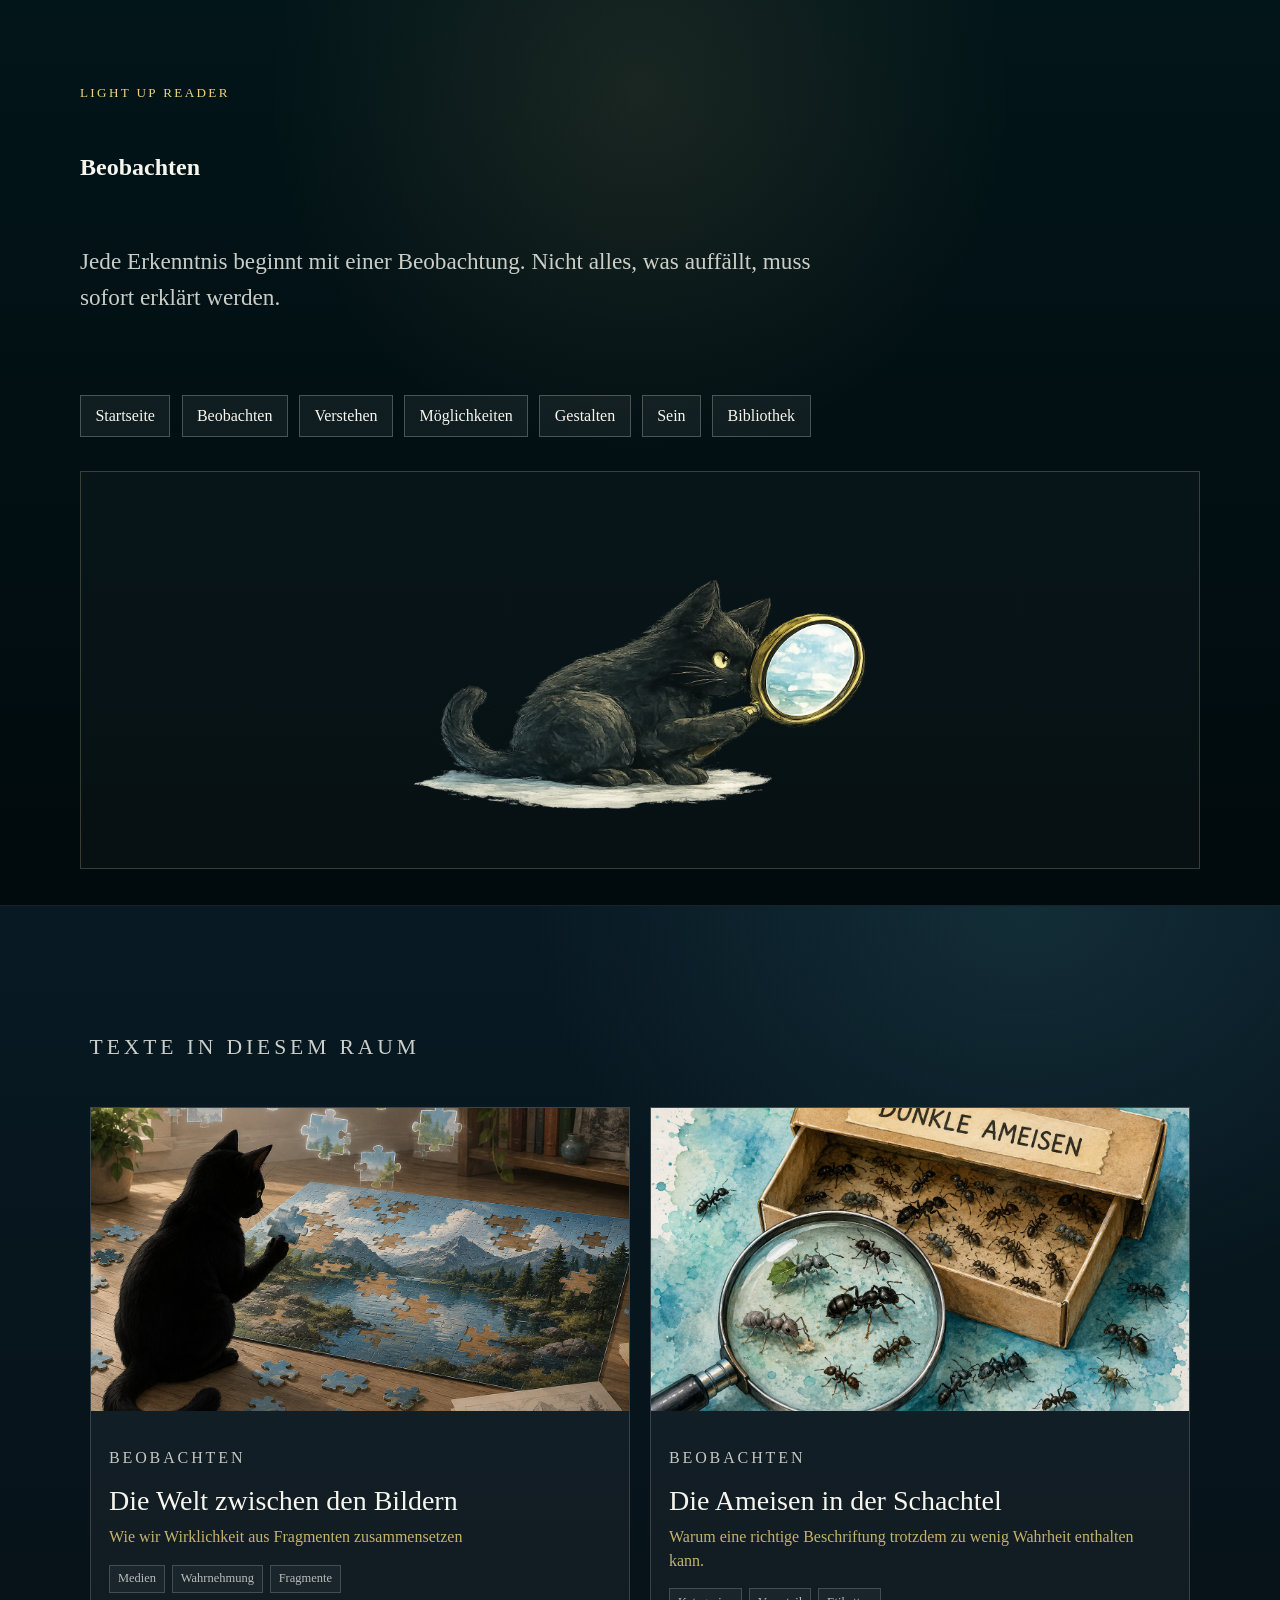
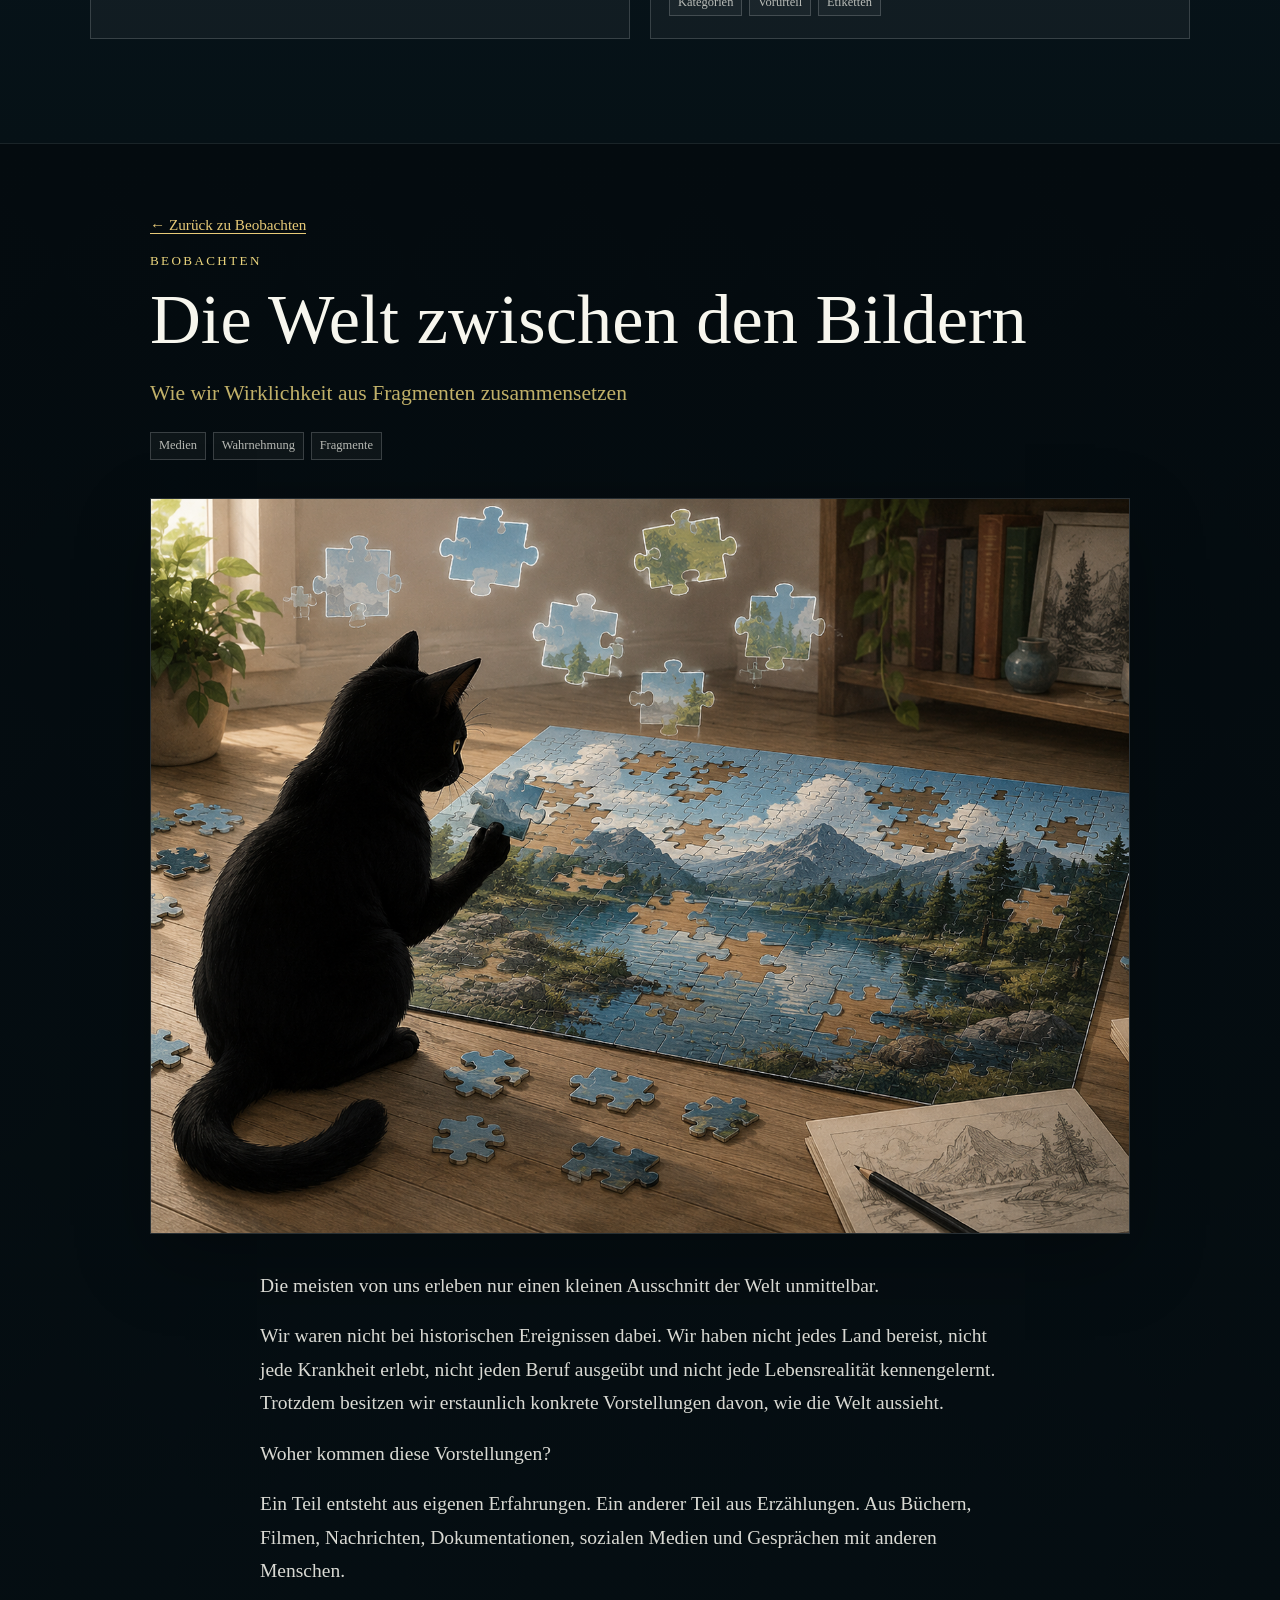
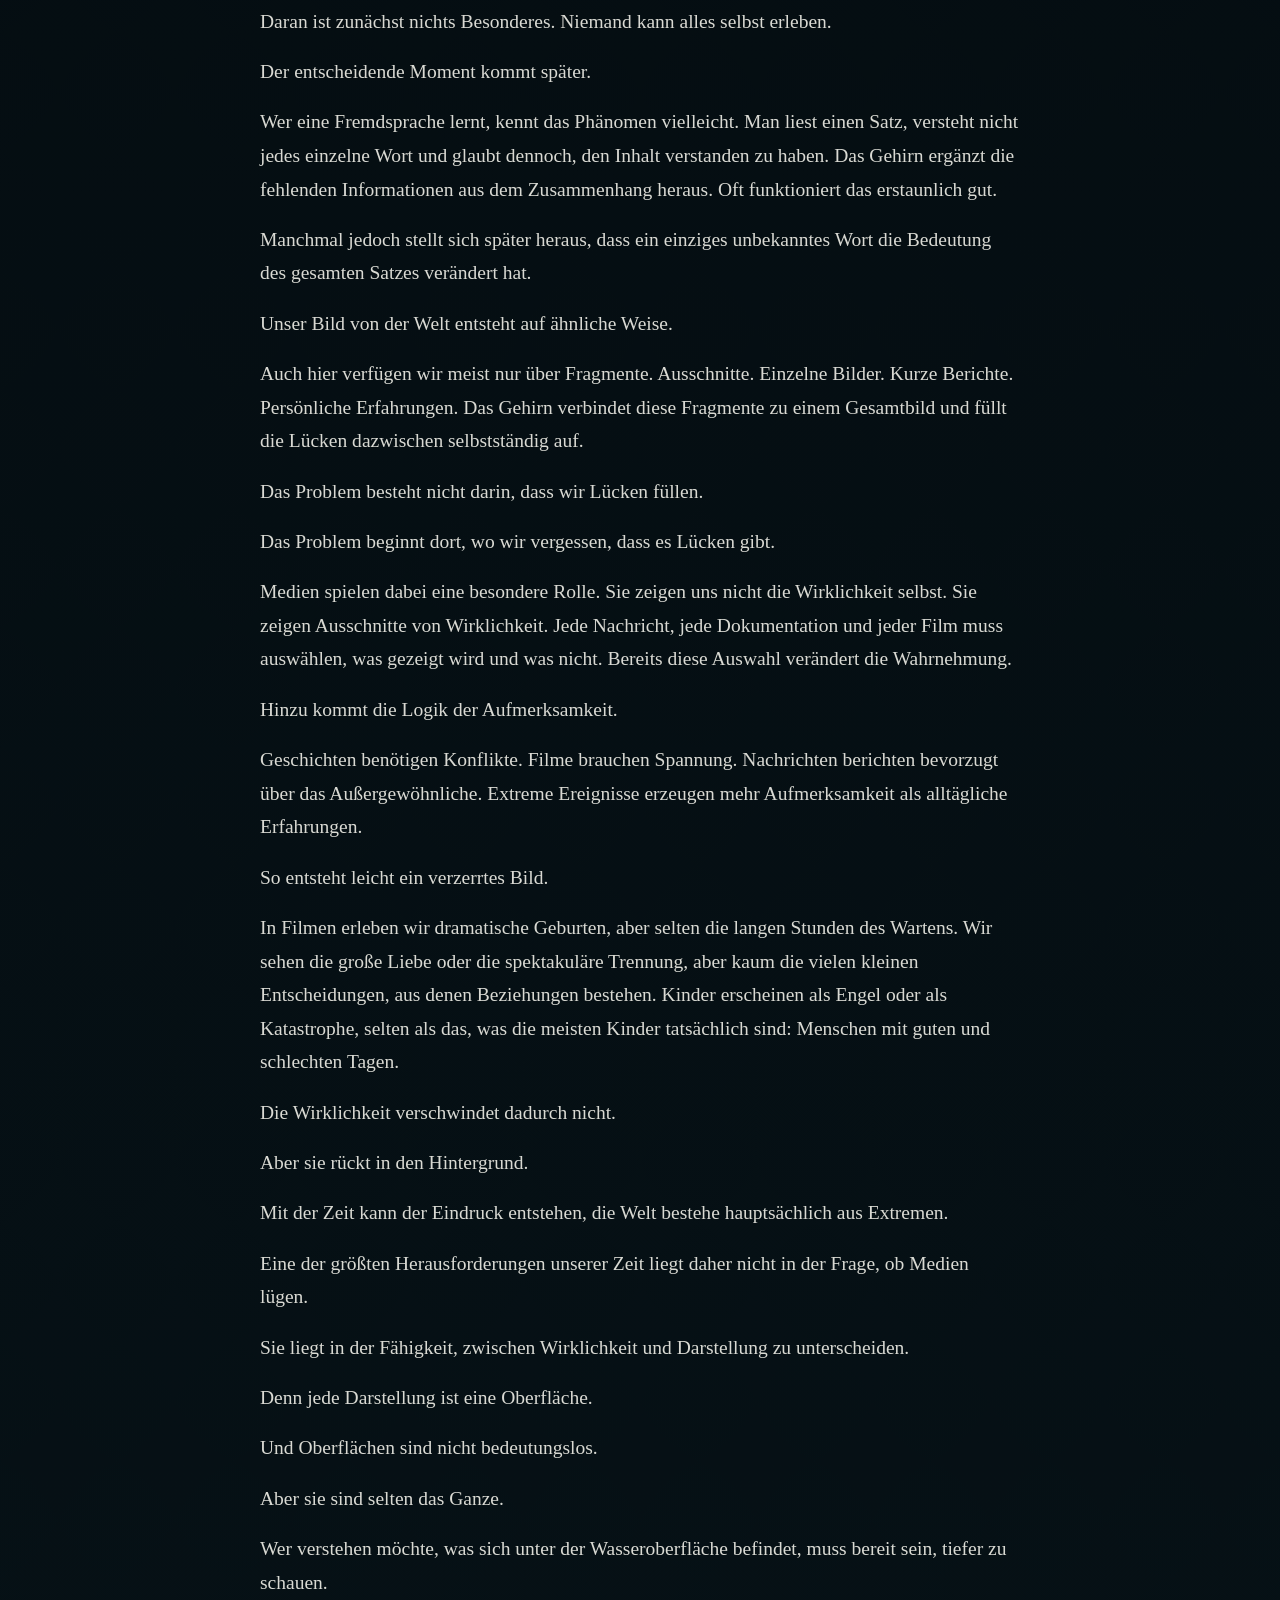
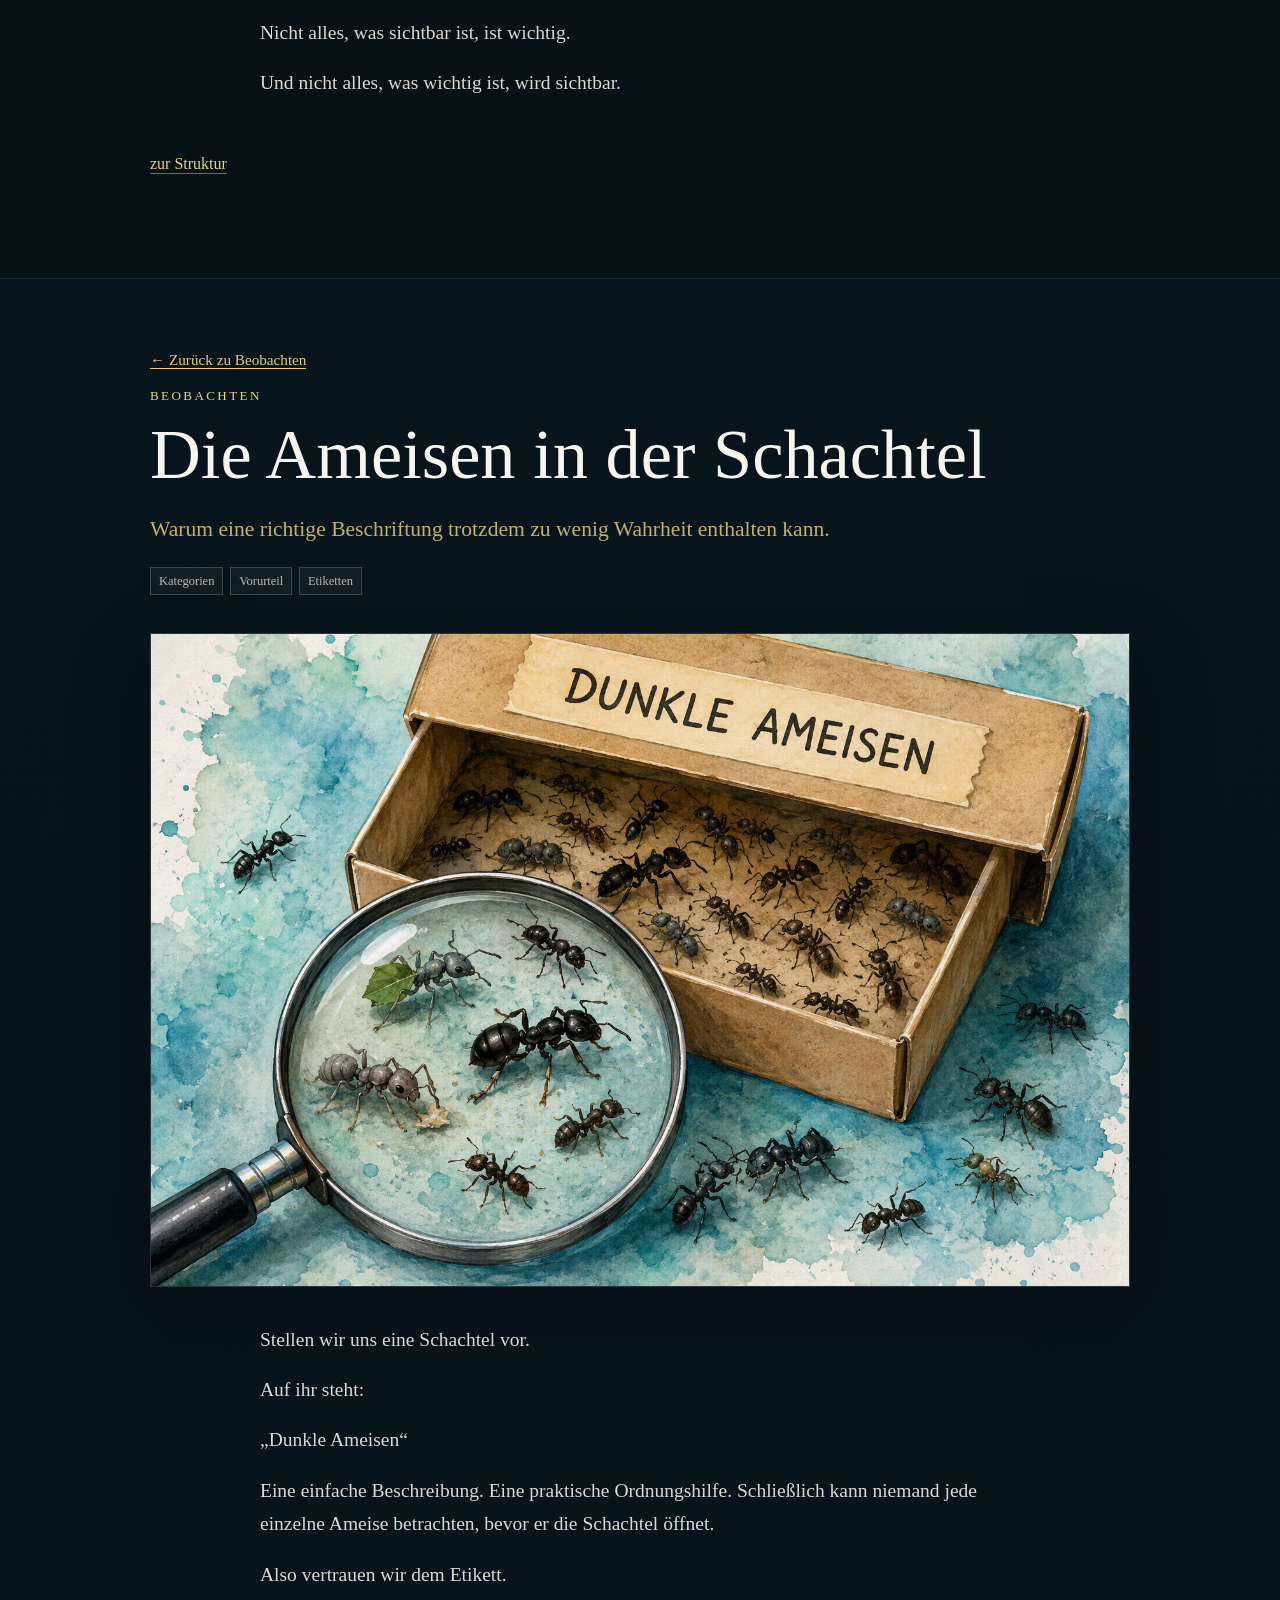
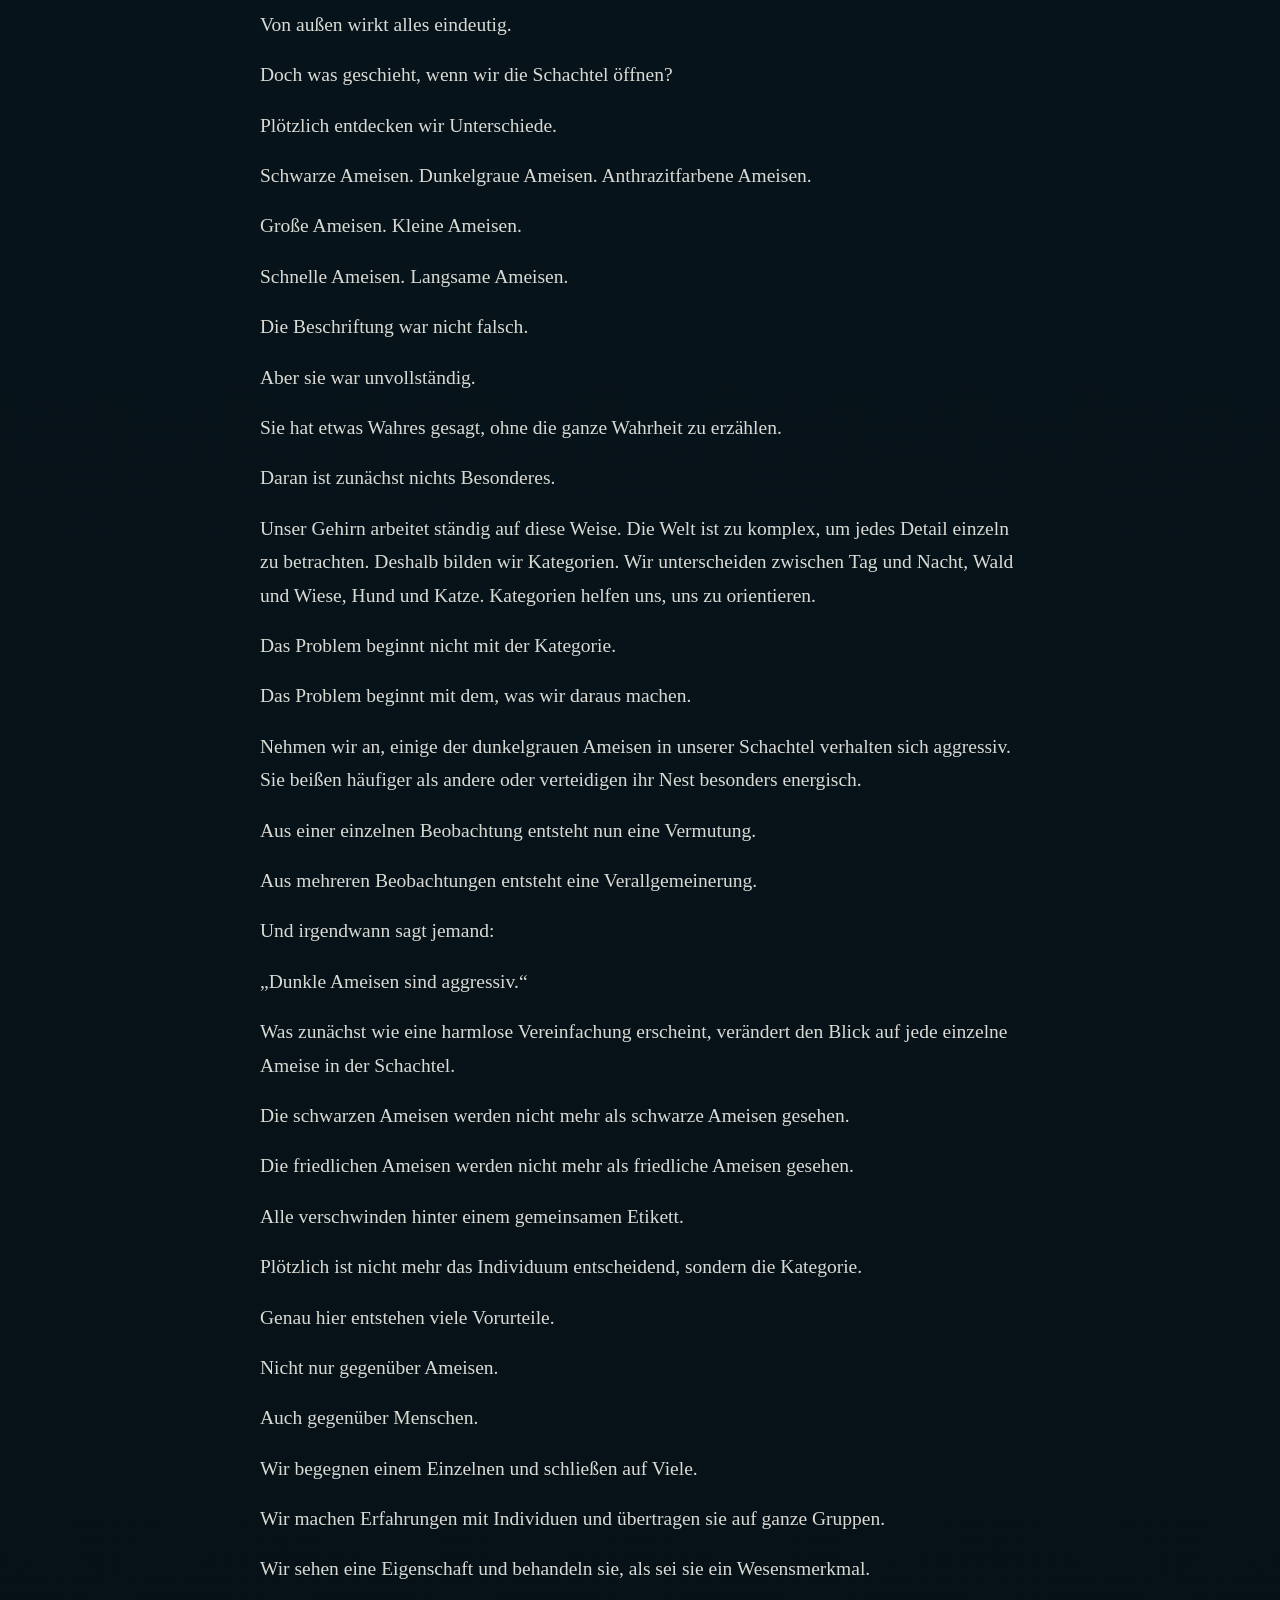
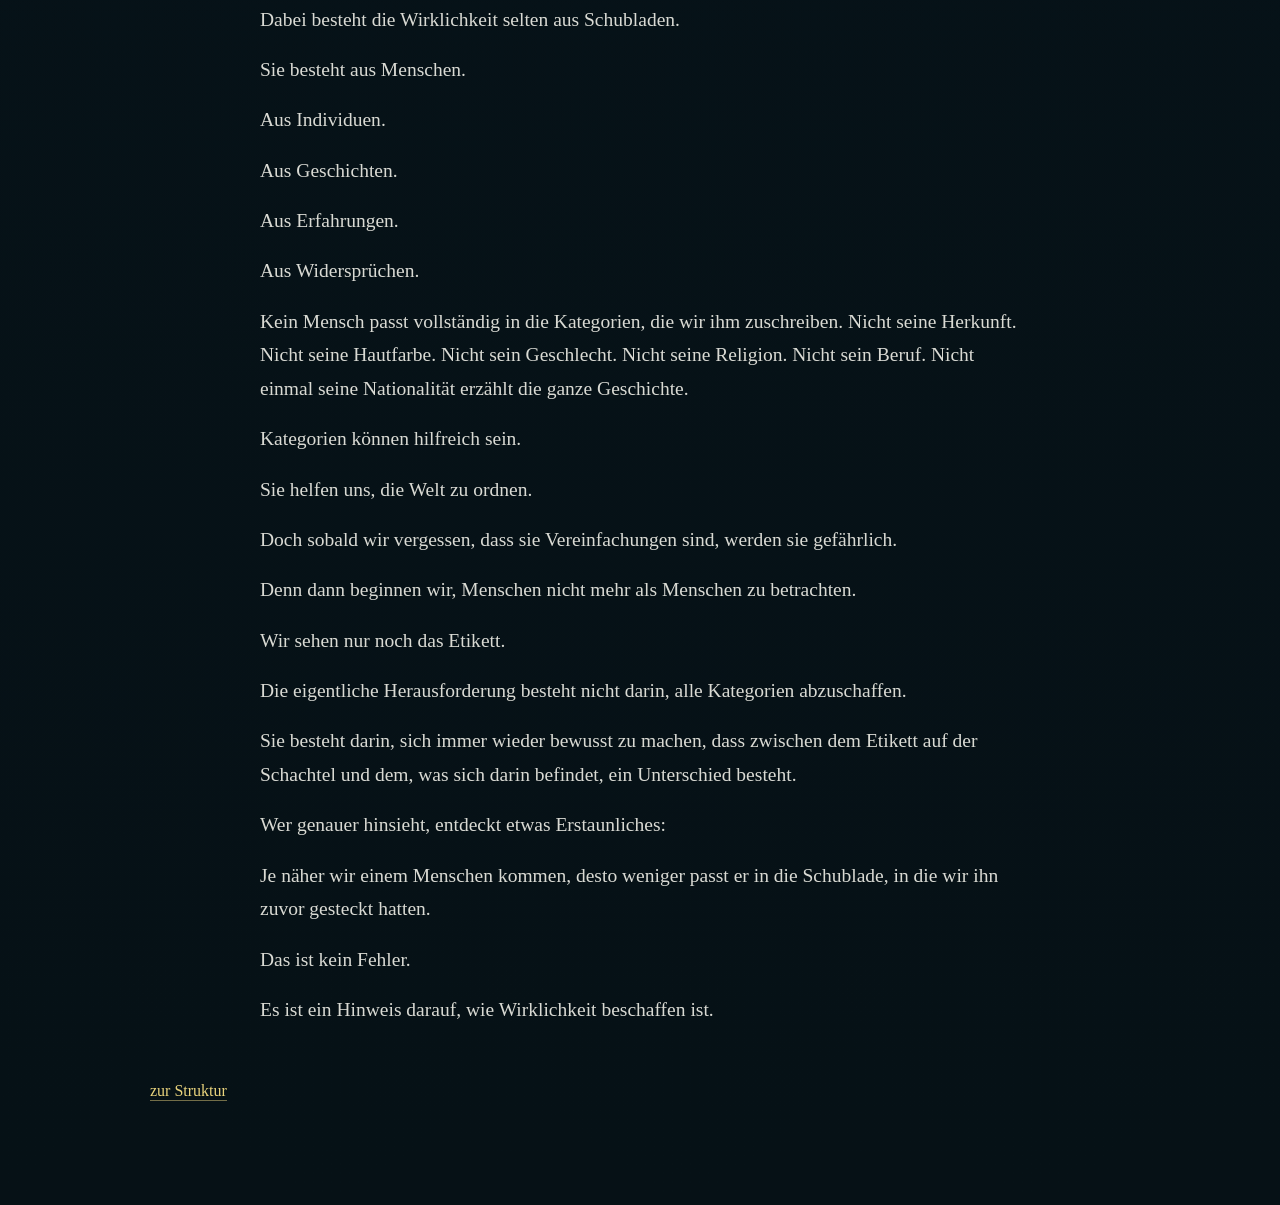
==== commit 49ffa5e1: "Update Seiten" ====
--- a/beobachten.html
+++ b/beobachten.html
@@ -35,7 +35,7 @@
 <p>Woher kommen diese Vorstellungen?</p>
 <p>Ein Teil entsteht aus eigenen Erfahrungen. Ein anderer Teil aus Erzählungen. Aus Büchern, Filmen, Nachrichten, Dokumentationen, sozialen Medien und Gesprächen mit anderen Menschen.</p>
 <p>Daran ist zunächst nichts Besonderes. Niemand kann alles selbst erleben.</p>
-<p>Interessant wird es an einer anderen Stelle.</p>
+<p>Der entscheidende Moment kommt später.</p>
 <p>Wer eine Fremdsprache lernt, kennt das Phänomen vielleicht. Man liest einen Satz, versteht nicht jedes einzelne Wort und glaubt dennoch, den Inhalt verstanden zu haben. Das Gehirn ergänzt die fehlenden Informationen aus dem Zusammenhang heraus. Oft funktioniert das erstaunlich gut.</p>
 <p>Manchmal jedoch stellt sich später heraus, dass ein einziges unbekanntes Wort die Bedeutung des gesamten Satzes verändert hat.</p>
 <p>Unser Bild von der Welt entsteht auf ähnliche Weise.</p>
@@ -50,9 +50,8 @@
 <p>Die Wirklichkeit verschwindet dadurch nicht.</p>
 <p>Aber sie rückt in den Hintergrund.</p>
 <p>Mit der Zeit kann der Eindruck entstehen, die Welt bestehe hauptsächlich aus Extremen.</p>
-<p>Vielleicht liegt genau hier eine der größten Herausforderungen unserer Zeit.</p>
-<p>Nicht in der Frage, ob Medien lügen.</p>
-<p>Sondern in der Frage, wie wir lernen können, zwischen einer Wirklichkeit und ihrer Darstellung zu unterscheiden.</p>
+<p>Eine der größten Herausforderungen unserer Zeit liegt daher nicht in der Frage, ob Medien lügen.</p>
+<p>Sie liegt in der Fähigkeit, zwischen Wirklichkeit und Darstellung zu unterscheiden.</p>
 <p>Denn jede Darstellung ist eine Oberfläche.</p>
 <p>Und Oberflächen sind nicht bedeutungslos.</p>
 <p>Aber sie sind selten das Ganze.</p>
@@ -94,7 +93,7 @@
 <p>Unser Gehirn arbeitet ständig auf diese Weise. Die Welt ist zu komplex, um jedes Detail einzeln zu betrachten. Deshalb bilden wir Kategorien. Wir unterscheiden zwischen Tag und Nacht, Wald und Wiese, Hund und Katze. Kategorien helfen uns, uns zu orientieren.</p>
 <p>Das Problem beginnt nicht mit der Kategorie.</p>
 <p>Das Problem beginnt mit dem, was wir daraus machen.</p>
-<p>Nehmen wir an, einige der dunkelgrauen Ameisen in unserer Schachtel verhalten sich aggressiv. Vielleicht beißen sie häufiger als andere. Vielleicht verteidigen sie ihr Nest besonders energisch.</p>
+<p>Nehmen wir an, einige der dunkelgrauen Ameisen in unserer Schachtel verhalten sich aggressiv. Sie beißen häufiger als andere oder verteidigen ihr Nest besonders energisch.</p>
 <p>Aus einer einzelnen Beobachtung entsteht nun eine Vermutung.</p>
 <p>Aus mehreren Beobachtungen entsteht eine Verallgemeinerung.</p>
 <p>Und irgendwann sagt jemand:</p>
@@ -122,13 +121,12 @@
 <p>Doch sobald wir vergessen, dass sie Vereinfachungen sind, werden sie gefährlich.</p>
 <p>Denn dann beginnen wir, Menschen nicht mehr als Menschen zu betrachten.</p>
 <p>Wir sehen nur noch das Etikett.</p>
-<p>Vielleicht liegt genau darin die eigentliche Herausforderung.</p>
-<p>Nicht darin, alle Kategorien abzuschaffen.</p>
-<p>Sondern darin, sich immer wieder bewusst zu machen, dass zwischen dem Etikett auf der Schachtel und dem, was sich darin befindet, ein Unterschied besteht.</p>
+<p>Die eigentliche Herausforderung besteht nicht darin, alle Kategorien abzuschaffen.</p>
+<p>Sie besteht darin, sich immer wieder bewusst zu machen, dass zwischen dem Etikett auf der Schachtel und dem, was sich darin befindet, ein Unterschied besteht.</p>
 <p>Wer genauer hinsieht, entdeckt etwas Erstaunliches:</p>
 <p>Je näher wir einem Menschen kommen, desto weniger passt er in die Schublade, in die wir ihn zuvor gesteckt hatten.</p>
-<p>Vielleicht ist das kein Fehler.</p>
-<p>Vielleicht ist genau das die Wirklichkeit.</p>
+<p>Das ist kein Fehler.</p>
+<p>Es ist ein Hinweis darauf, wie Wirklichkeit beschaffen ist.</p>
 </div>
 <a class="back-link" href="#reise">zur Struktur</a>
 </div>
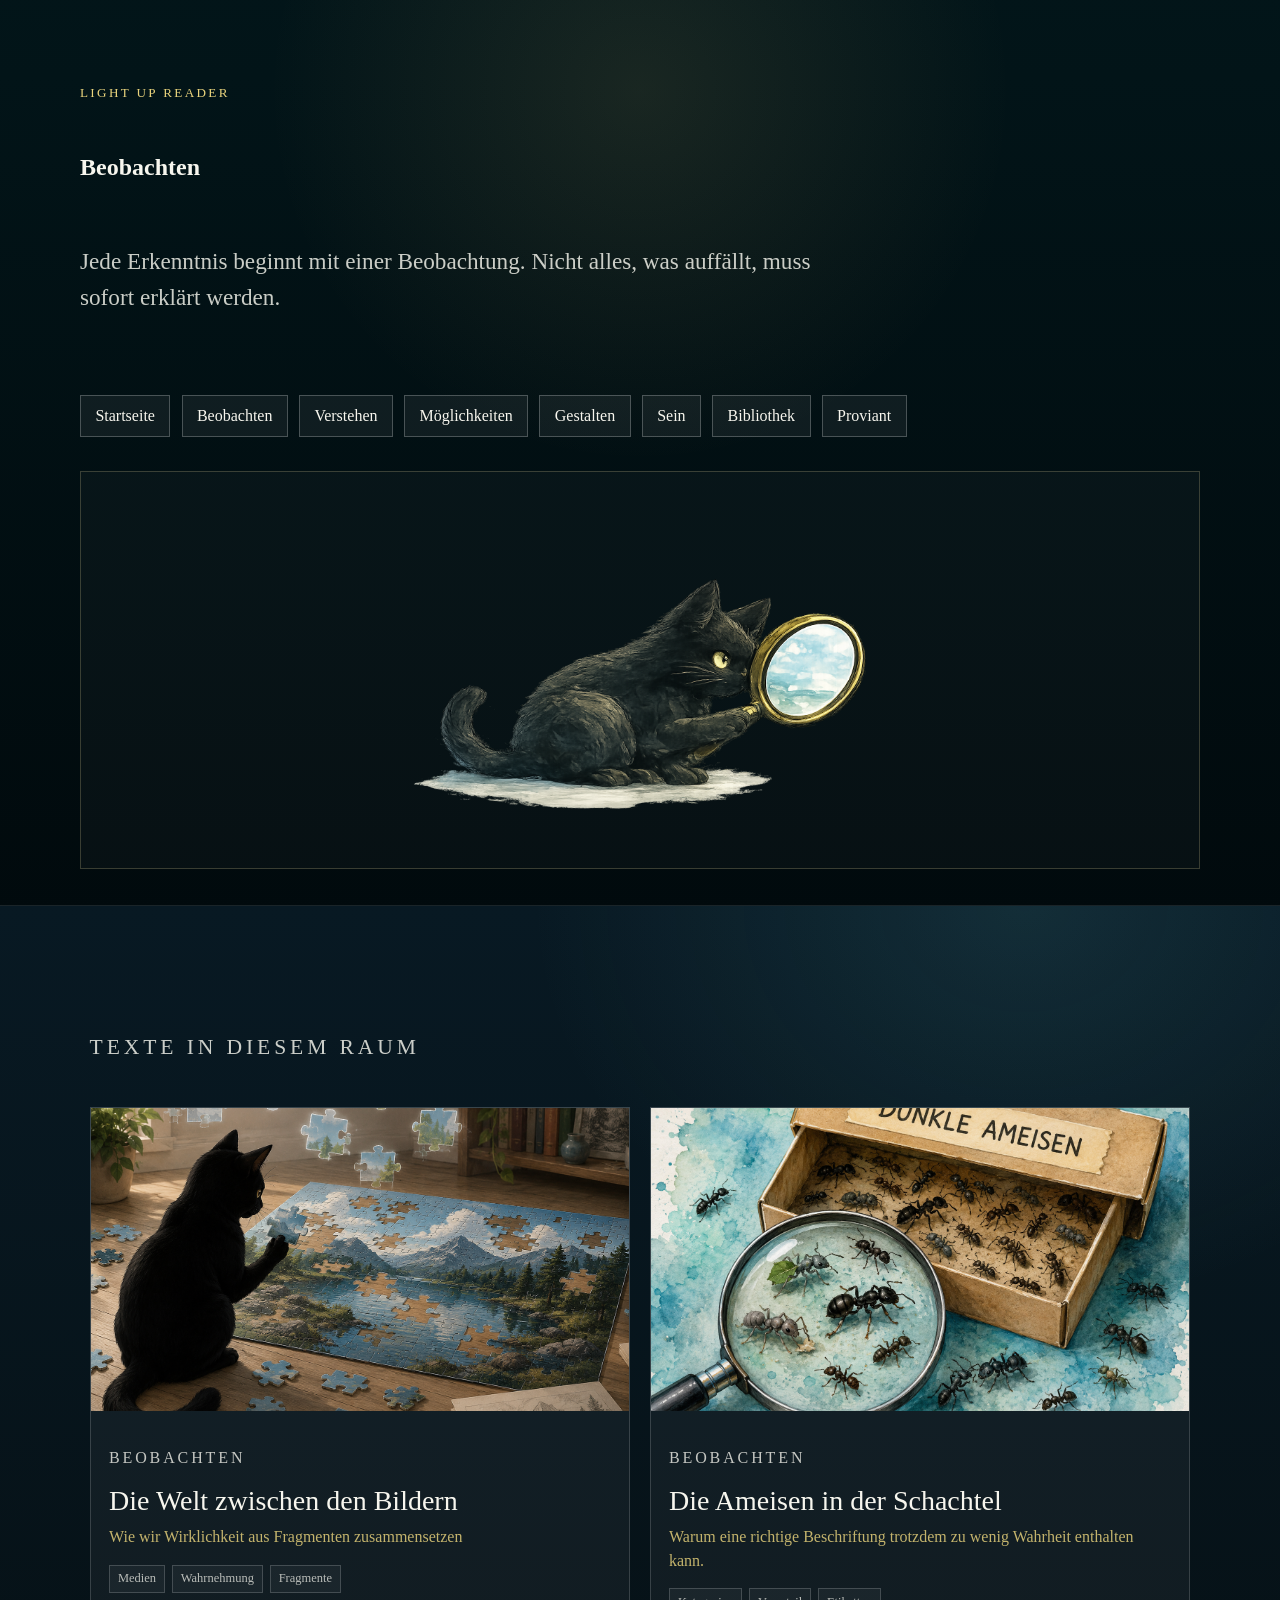
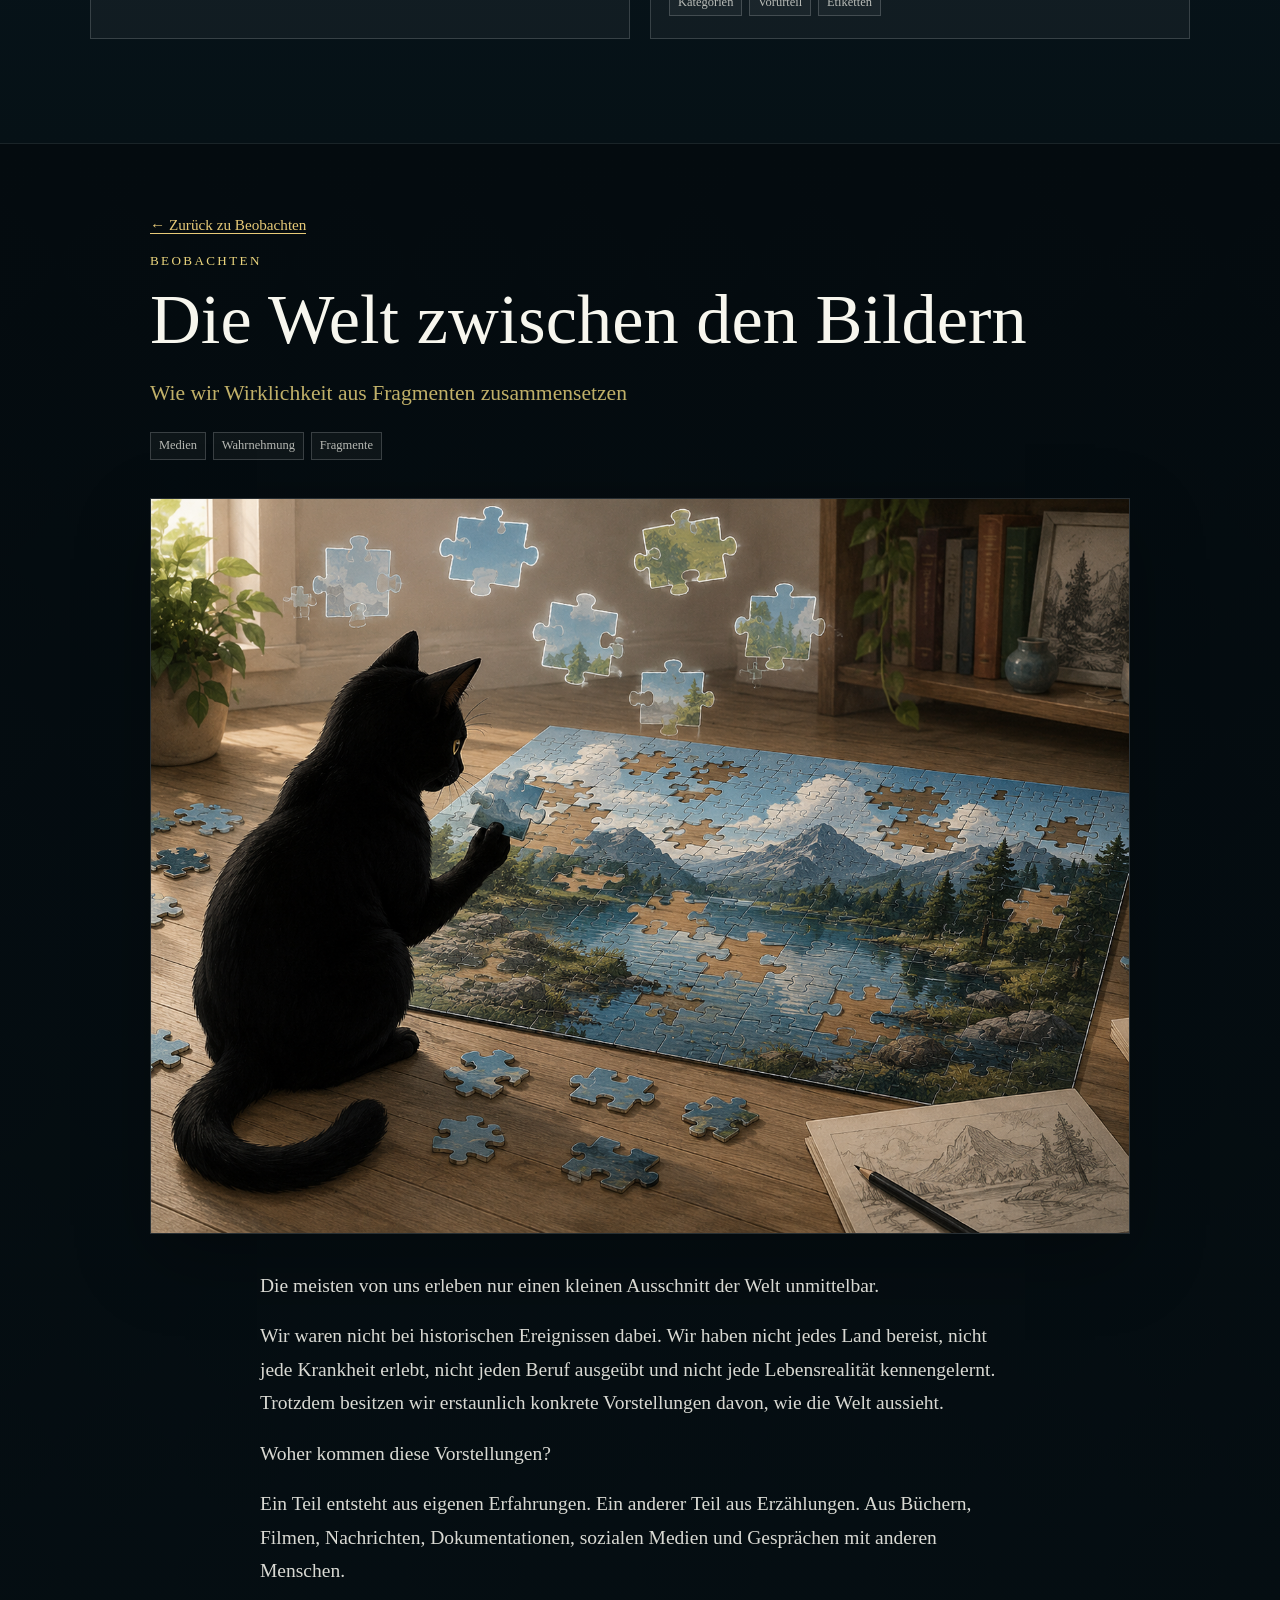
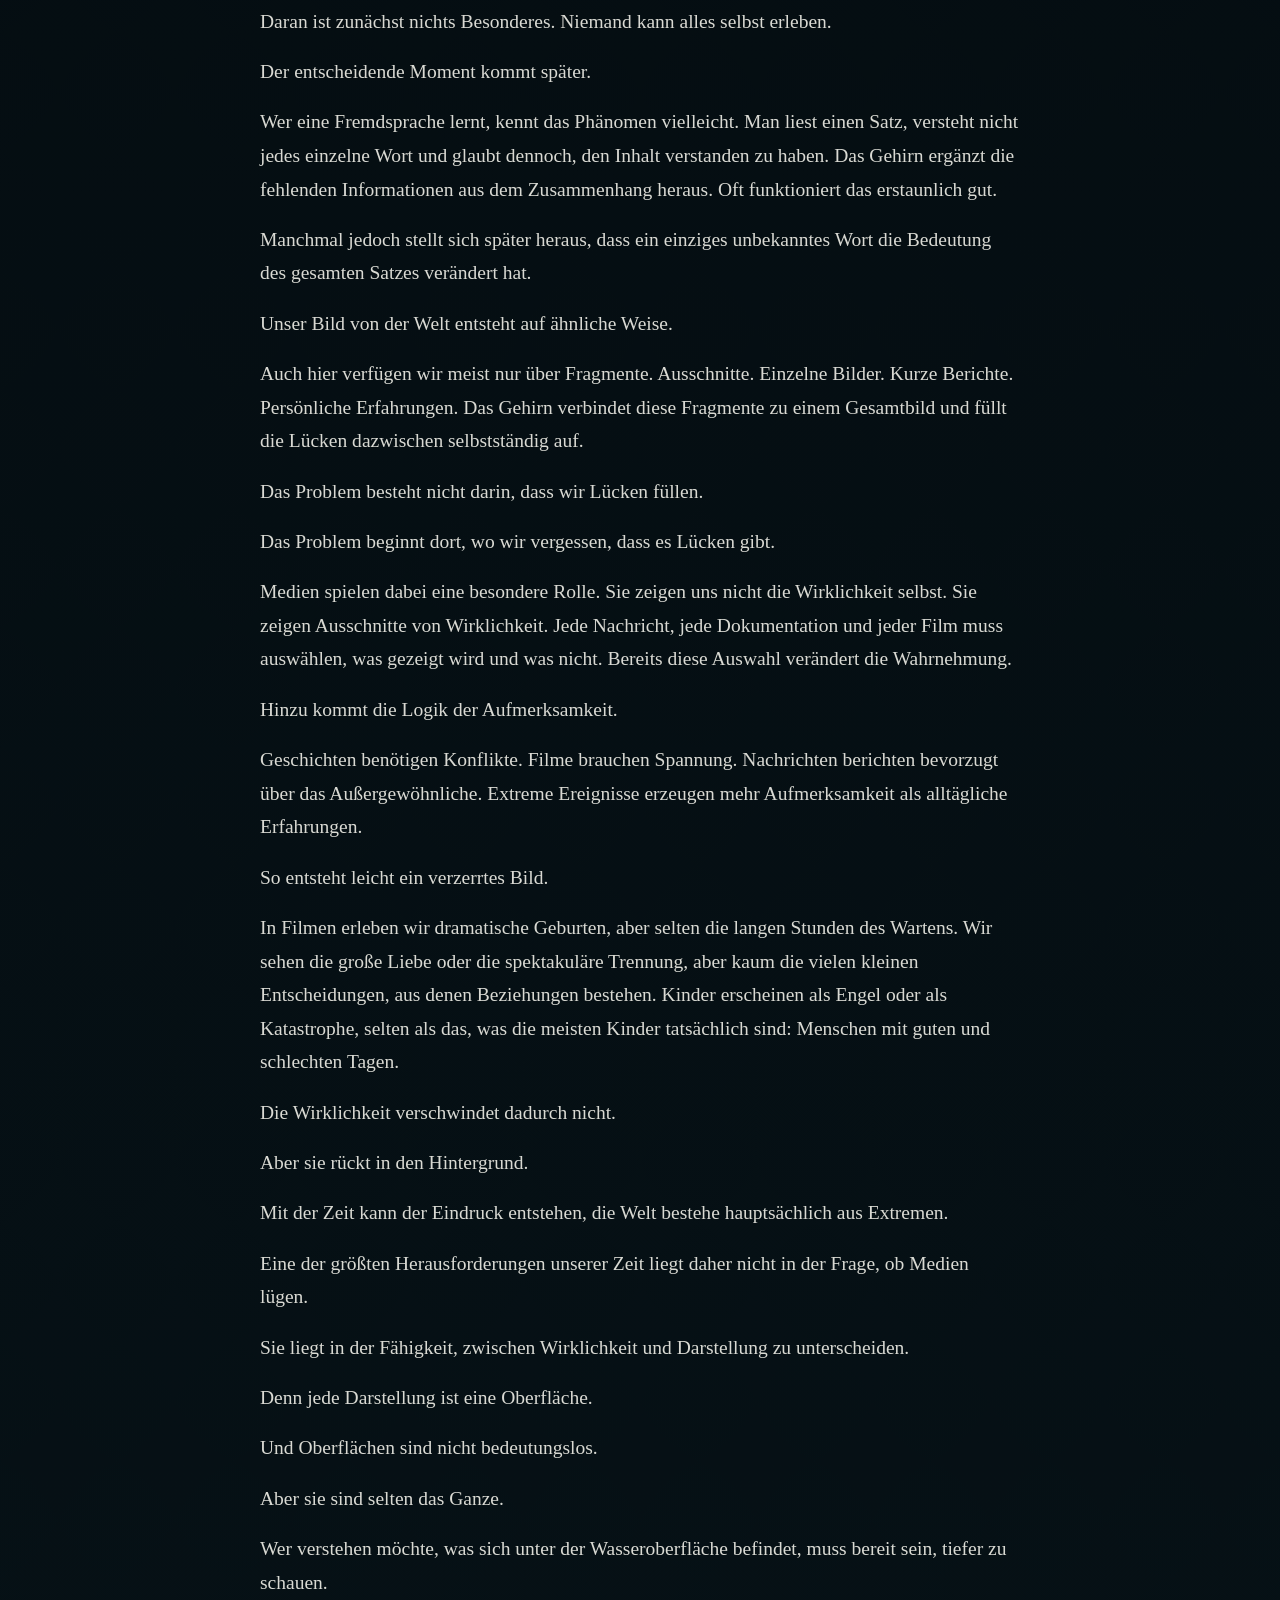
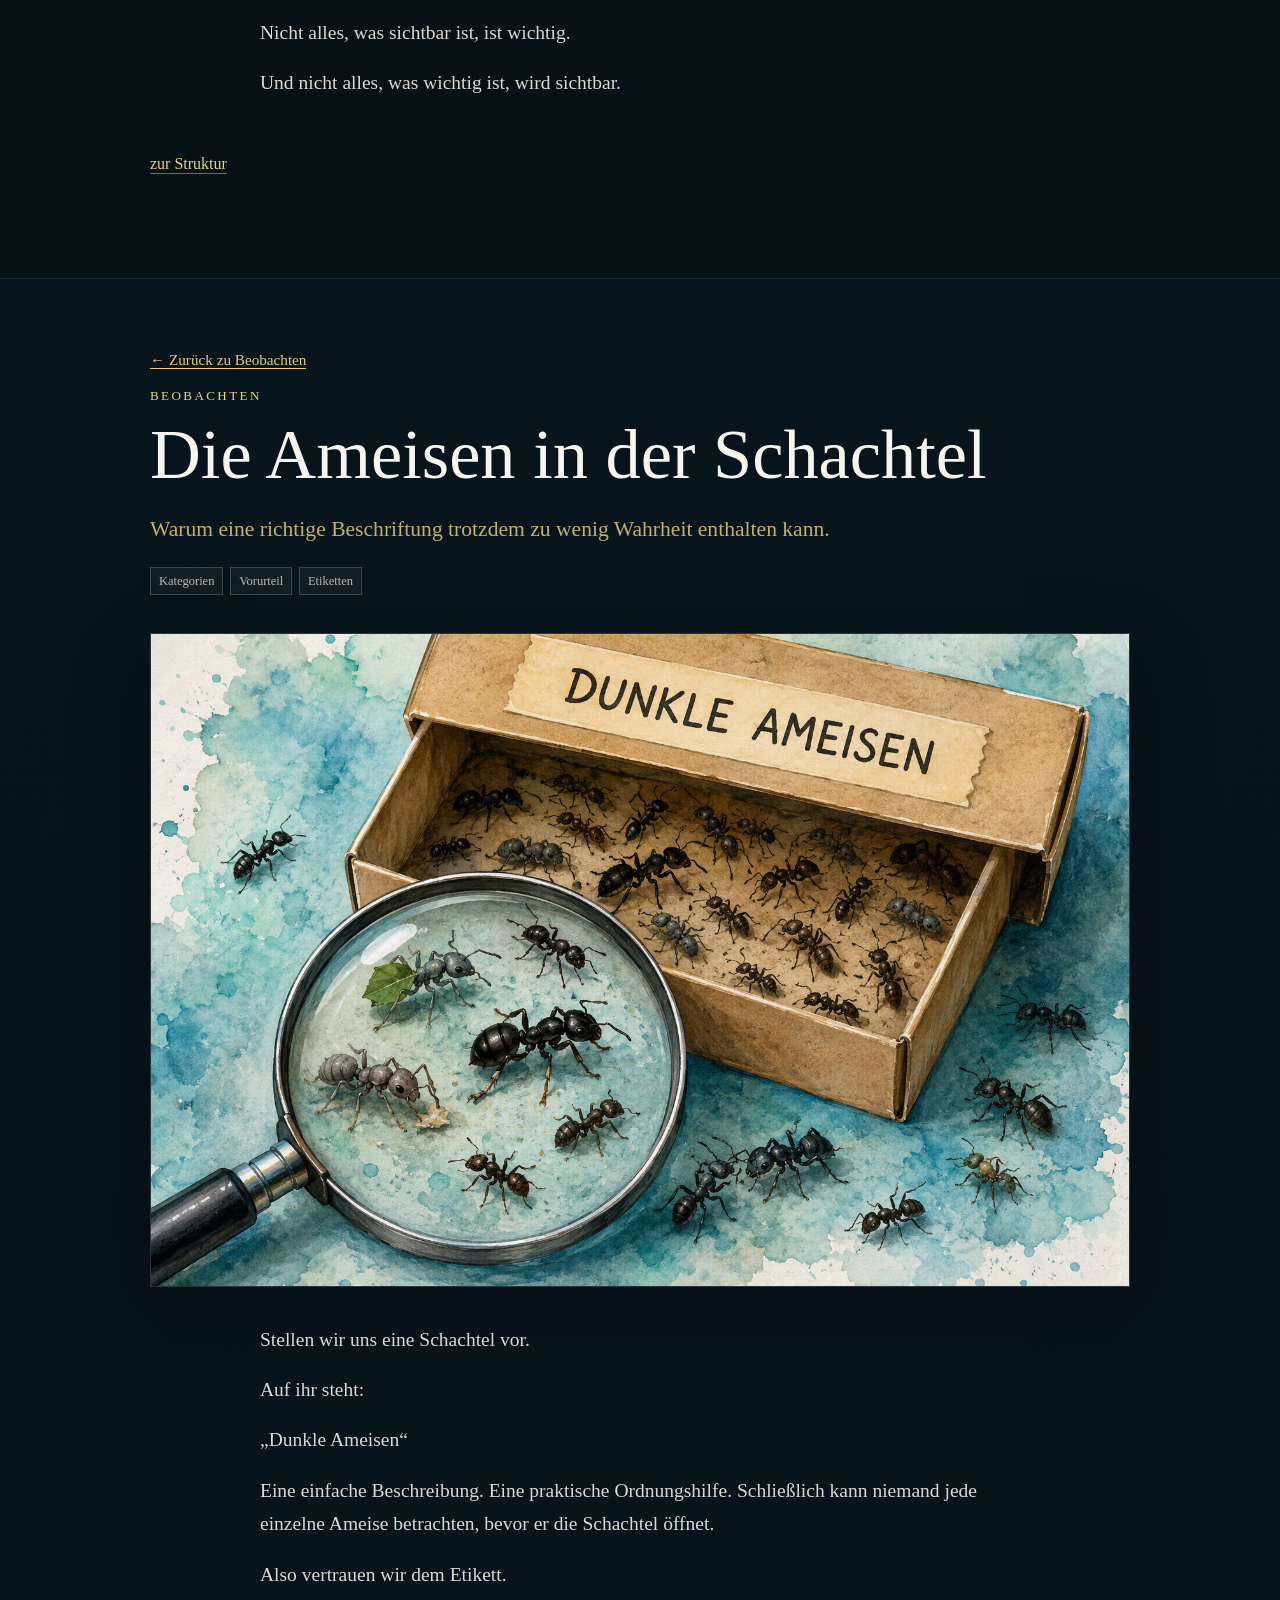
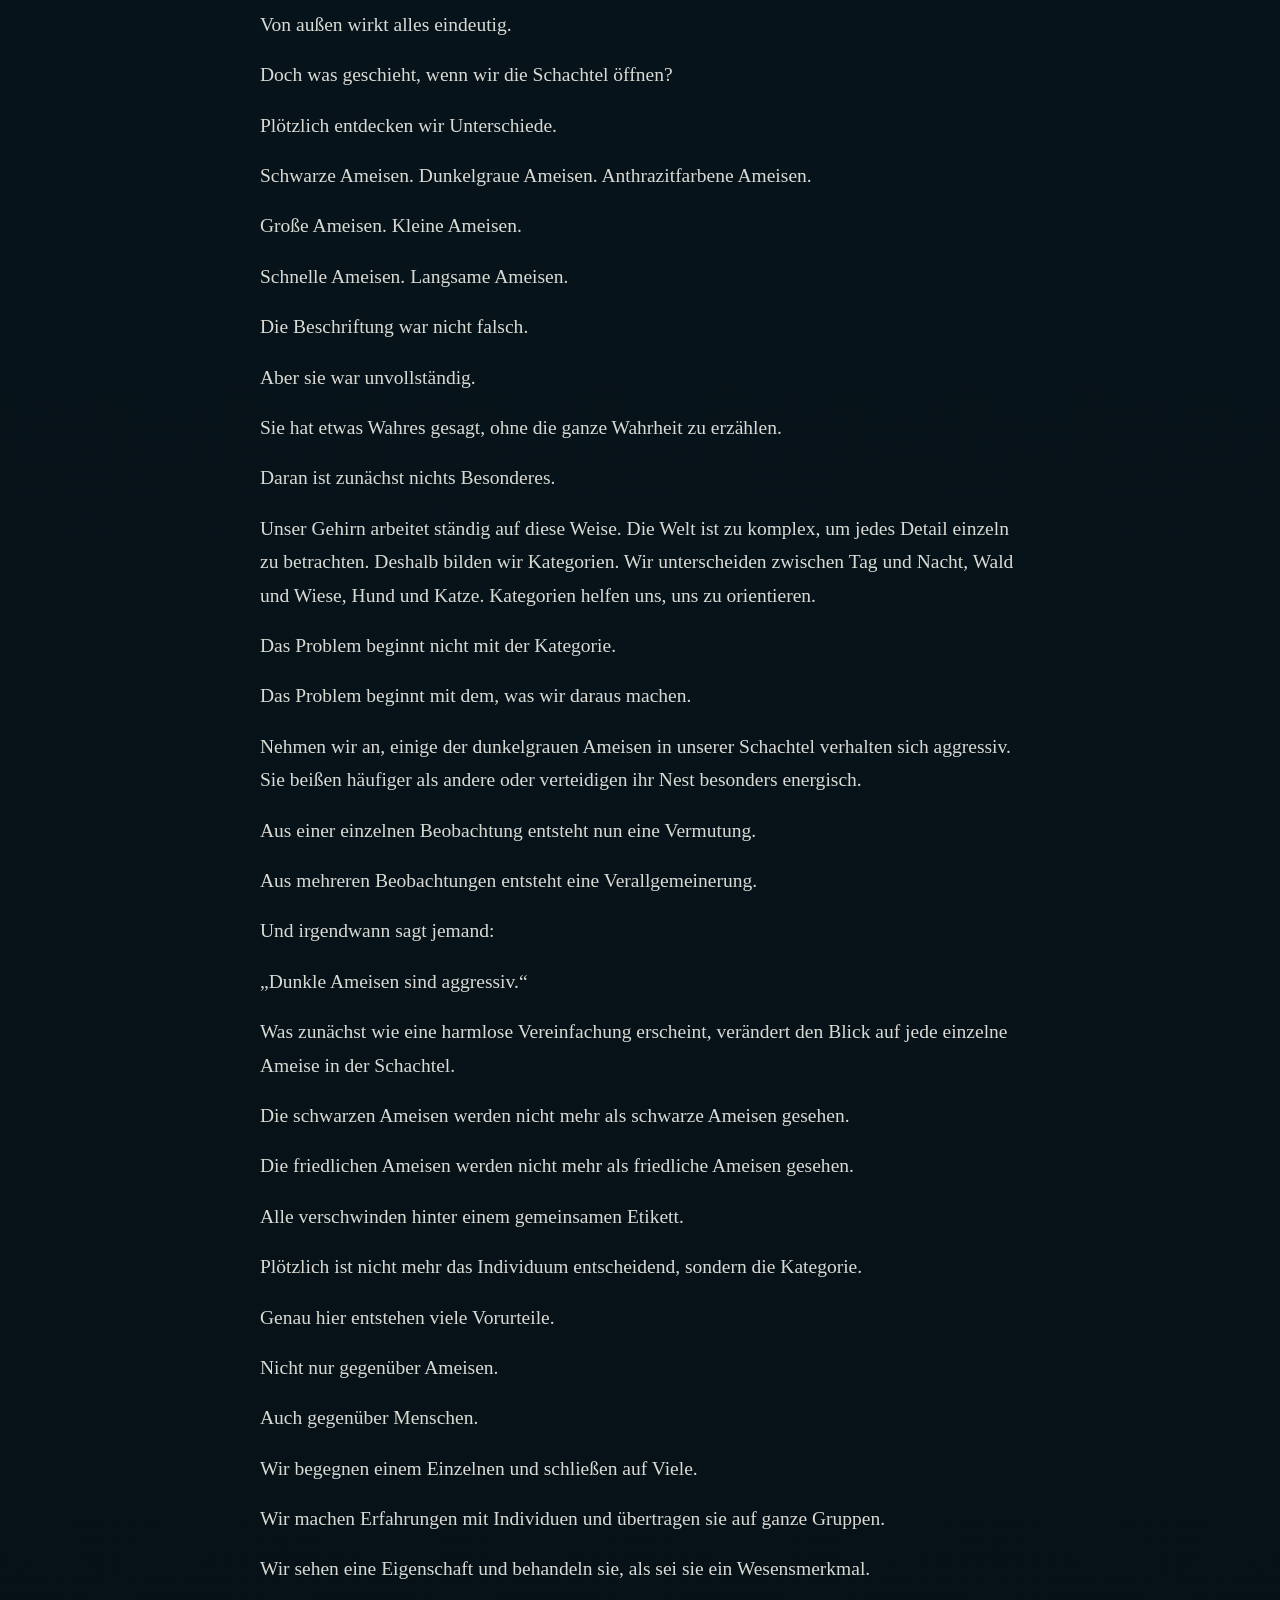
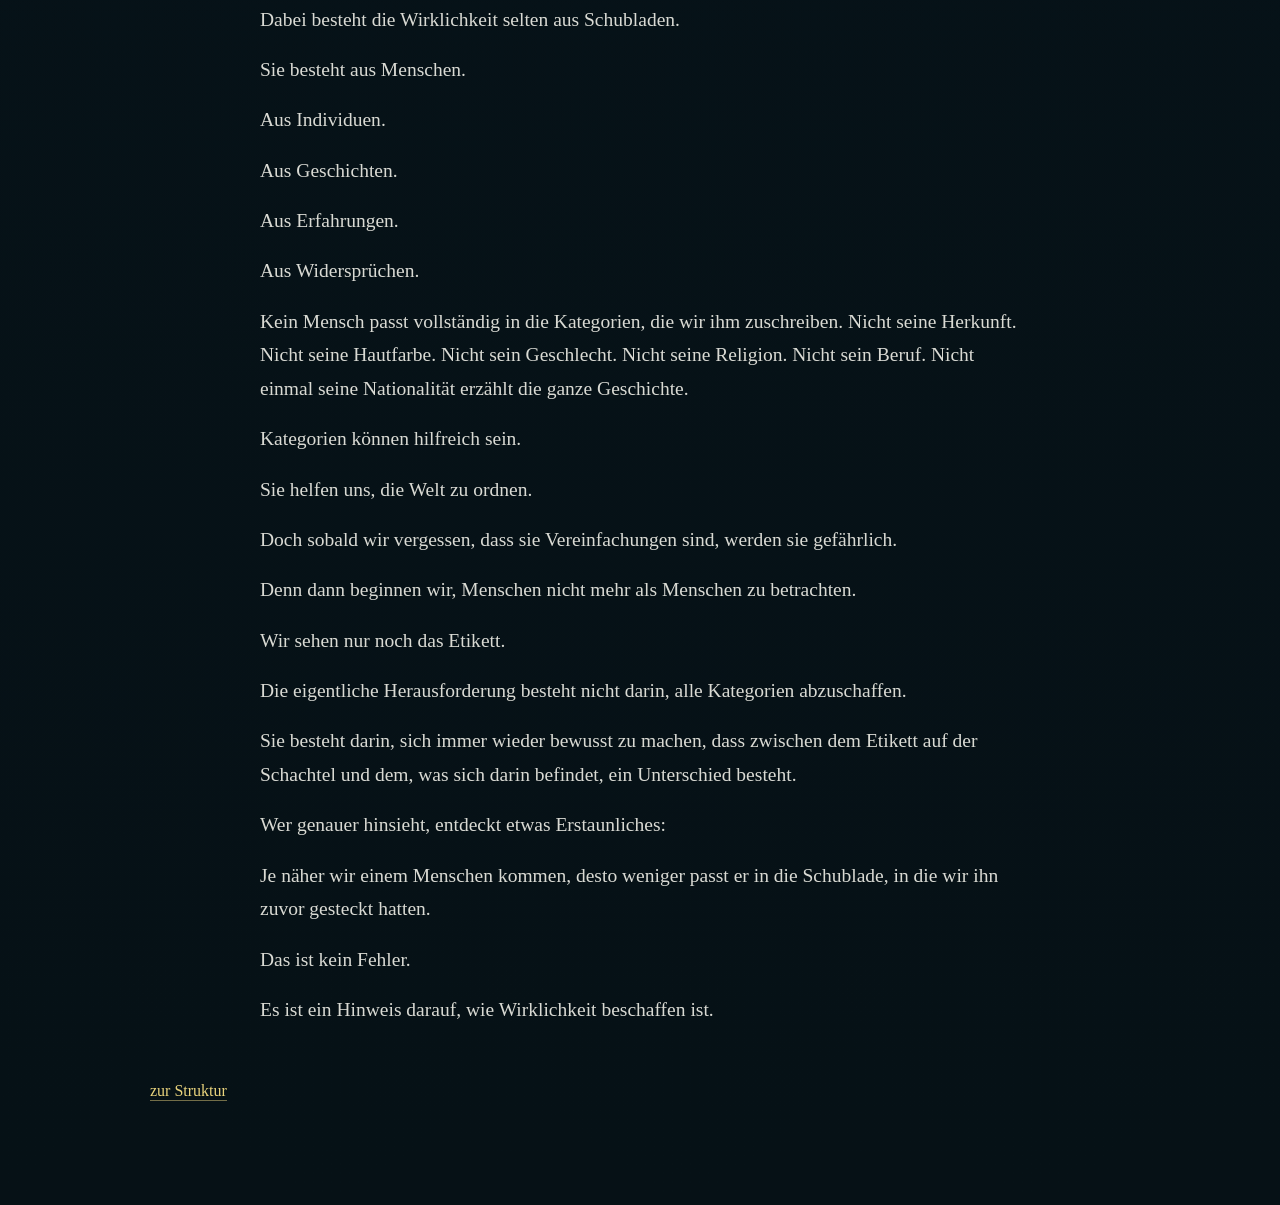
==== commit c59f1cb5: "Neue Fitline-Seite etc." ====
--- a/beobachten.html
+++ b/beobachten.html
@@ -1,6 +1,28 @@
 <!DOCTYPE html>
 
-<html lang="de"><head><meta charset="utf-8"/><meta content="width=device-width, initial-scale=1" name="viewport"/><title>Beobachten – Light up Reader</title><link href="assets/style.css" rel="stylesheet"/></head><body><main><section class="category-page category-beobachten"><div class="map-inner category-header"><p class="eyebrow">Light up Reader</p><h1>Beobachten</h1><p class="lead">Jede Erkenntnis beginnt mit einer Beobachtung. Nicht alles, was auffällt, muss sofort erklärt werden.</p><nav aria-label="Navigation" class="section-nav"><a href="index.html#reise">Startseite</a><a href="beobachten.html">Beobachten</a><a href="verstehen.html">Verstehen</a><a href="moeglichkeiten.html">Möglichkeiten</a><a href="gestalten.html">Gestalten</a><a href="sein.html">Sein</a><a href="bibliothek.html">Bibliothek</a></nav><figure class="category-cat"><img alt="Akira begleitet den Bereich Beobachten" src="assets/cat-beobachten.png"/></figure></div></section><section class="content-map"><div class="map-inner"><p class="eyebrow">Texte in diesem Raum</p><div class="article-grid"><article class="article-card">
+<html lang="de"><head><meta charset="utf-8"/><meta content="width=device-width, initial-scale=1" name="viewport"/><title>Beobachten | Wahrnehmung, Medien und Kategorien – Light up Reader</title><link href="assets/style.css" rel="stylesheet"/><meta content="Essays über Wahrnehmung, Medien, Kategorien und Wirklichkeit. Der Bereich »Beobachten« von Light up Reader lädt dazu ein, genauer hinzusehen." name="description"/><meta content="index,follow" name="robots"/><link href="https://carolinethongsan.de/beobachten.html" rel="canonical"/><meta content="article" property="og:type"/><meta content="Beobachten | Light up Reader" property="og:title"/><meta content="Essays über Wahrnehmung, Medien, Kategorien und Wirklichkeit. Der Bereich »Beobachten« von Light up Reader lädt dazu ein, genauer hinzusehen." property="og:description"/><meta content="https://carolinethongsan.de/beobachten.html" property="og:url"/><meta content="https://carolinethongsan.de/assets/welt-zwischen-bildern.png" property="og:image"/><meta content="de_DE" property="og:locale"/><meta content="Light up Reader" property="og:site_name"/><meta content="summary_large_image" name="twitter:card"/><meta content="Beobachten | Light up Reader" name="twitter:title"/><meta content="Essays über Wahrnehmung, Medien, Kategorien und Wirklichkeit. Der Bereich »Beobachten« von Light up Reader lädt dazu ein, genauer hinzusehen." name="twitter:description"/><meta content="https://carolinethongsan.de/assets/welt-zwischen-bildern.png" name="twitter:image"/><meta content="Caroline Thongsan" name="author"/><meta content="#061116" name="theme-color"/><script type="application/ld+json">{
+  "@context": "https://schema.org",
+  "@type": "CollectionPage",
+  "name": "Beobachten",
+  "url": "https://carolinethongsan.de/beobachten.html",
+  "isPartOf": {
+    "@type": "WebSite",
+    "name": "Light up Reader",
+    "url": "https://carolinethongsan.de/"
+  },
+  "author": {
+    "@type": "Person",
+    "name": "Caroline Thongsan"
+  },
+  "about": [
+    "Wahrnehmung",
+    "Medien",
+    "Kategorien",
+    "Wirklichkeit",
+    "Erkenntnis"
+  ],
+  "description": "Essays über Wahrnehmung, Medien, Kategorien und Wirklichkeit. Der Bereich »Beobachten« von Light up Reader lädt dazu ein, genauer hinzusehen."
+}</script></head><body><main><section class="category-page category-beobachten"><div class="map-inner category-header"><p class="eyebrow">Light up Reader</p><h1>Beobachten</h1><p class="lead">Jede Erkenntnis beginnt mit einer Beobachtung. Nicht alles, was auffällt, muss sofort erklärt werden.</p><nav aria-label="Navigation" class="section-nav"><a href="index.html#reise">Startseite</a><a href="beobachten.html">Beobachten</a><a href="verstehen.html">Verstehen</a><a href="moeglichkeiten.html">Möglichkeiten</a><a href="gestalten.html">Gestalten</a><a href="sein.html">Sein</a><a href="bibliothek.html">Bibliothek</a><a href="proviant.html">Proviant</a></nav><figure class="category-cat"><img alt="Akira begleitet den Bereich Beobachten" src="assets/cat-beobachten.png"/></figure></div></section><section class="content-map"><div class="map-inner"><p class="eyebrow">Texte in diesem Raum</p><div class="article-grid"><article class="article-card">
 <a class="article-card-link" href="beobachten.html#die-welt-zwischen-den-bildern">
 <div class="article-card-image"><img alt="Akira betrachtet ein unvollständiges Puzzle einer Bergsee-Landschaft" src="assets/welt-zwischen-bildern.png"/></div>
 <div class="article-card-body">
--- a/assets/style.css
+++ b/assets/style.css
@@ -1237,3 +1237,124 @@
     min-height: 210px;
   }
 }
+
+/* Blog-Abonnement: Brevo-Zustände, ausschließlich innerhalb dieses Formulars. */
+.blog-subscription {
+  max-width: 1040px;
+  margin: 1.25rem auto 0;
+}
+
+.blog-subscription summary {
+  width: fit-content;
+  min-height: 44px;
+  padding: .7rem .25rem;
+  color: var(--gold);
+  cursor: pointer;
+}
+
+.blog-subscription summary:focus-visible {
+  outline: 2px solid var(--gold);
+  outline-offset: 3px;
+}
+
+.blog-subscription .sib-form-container {
+  max-width: 580px;
+  padding-top: .65rem;
+  line-height: 1.6;
+}
+
+.blog-subscription .subscription-intro { margin: 0; }
+.blog-subscription .subscription-fields {
+  display: grid;
+  grid-template-columns: minmax(0, 1fr) auto;
+  gap: .8rem;
+  align-items: start;
+}
+.blog-subscription .entry__label { display: block; margin-bottom: .4rem; }
+.blog-subscription .subscription-fields button { margin-top: 1.9rem; min-height: 48px; }
+.blog-subscription .form-note { font-size: .8rem; }
+.blog-subscription a { color: var(--gold); }
+.blog-subscription .input--hidden,
+.blog-subscription .sib-hide-loader-icon { display: none !important; }
+.blog-subscription .entry__error { display: none; color: #ffc7bc; font-size: .9rem; }
+.blog-subscription .entry_errored .input { border-color: #ffc7bc; }
+.blog-subscription .sib-form-message-panel {
+  display: none;
+  margin-bottom: 1rem;
+  padding: .7rem .85rem;
+  border-left: 2px solid var(--gold);
+  background: rgba(255,255,255,.045);
+}
+.blog-subscription .sib-form-message-panel--active { display: block; }
+.blog-subscription #error-message { border-color: #ffc7bc; }
+.blog-subscription .progress-indicator__icon {
+  width: 1em;
+  height: 1em;
+  fill: currentColor;
+  vertical-align: middle;
+}
+.blog-subscription button:disabled { opacity: .65; cursor: wait; }
+
+@media (max-width: 540px) {
+  .blog-subscription .subscription-fields { grid-template-columns: minmax(0, 1fr); }
+  .blog-subscription .subscription-fields button { margin-top: 0; }
+}
+
+/* Kleine Begleitfigur neben dem Abo-Trigger, außerhalb des Klickbereichs. */
+.blog-subscription-row {
+  display: flex;
+  align-items: flex-start;
+  gap: .75rem;
+  max-width: 1040px;
+  margin: 1.25rem auto 0;
+}
+
+.blog-subscription-row .subscription-lynx {
+  display: block;
+  flex: 0 0 auto;
+  width: 100px;
+  height: auto;
+}
+
+.blog-subscription-row .blog-subscription {
+  flex: 1;
+  min-width: 0;
+  margin: 0;
+}
+
+.blog-subscription-row summary {
+  min-height: 91px;
+  align-content: center;
+}
+
+@media (max-width: 540px) {
+  .blog-subscription-row { gap: .5rem; }
+  .blog-subscription-row .subscription-lynx { width: 76px; }
+  .blog-subscription-row summary { min-height: 70px; }
+}
+
+/* Proviant */
+.proviant-page { padding: 72px 7vw 4rem; }
+.proviant-page h1 {
+  margin: .2rem 0 .8rem;
+  font-weight: normal;
+  font-size: clamp(2.4rem, 6vw, 5rem);
+  line-height: 1.05;
+}
+.proviant-page .article-hero-image img { height: auto; }
+.proviant-copy { max-width: 780px; line-height: 1.65; }
+.proviant-copy .proviant-disclosure {
+  margin-top: 1rem;
+  color: rgba(247,246,238,.72);
+  font-size: .9rem;
+}
+.proviant-page a:focus-visible,
+.section-nav a:focus-visible {
+  outline: 2px solid var(--gold);
+  outline-offset: 4px;
+}
+
+/* Native Anker berücksichtigen die Systemeinstellung für reduzierte Bewegung. */
+@media (prefers-reduced-motion: reduce) {
+  html { scroll-behavior: auto; }
+}
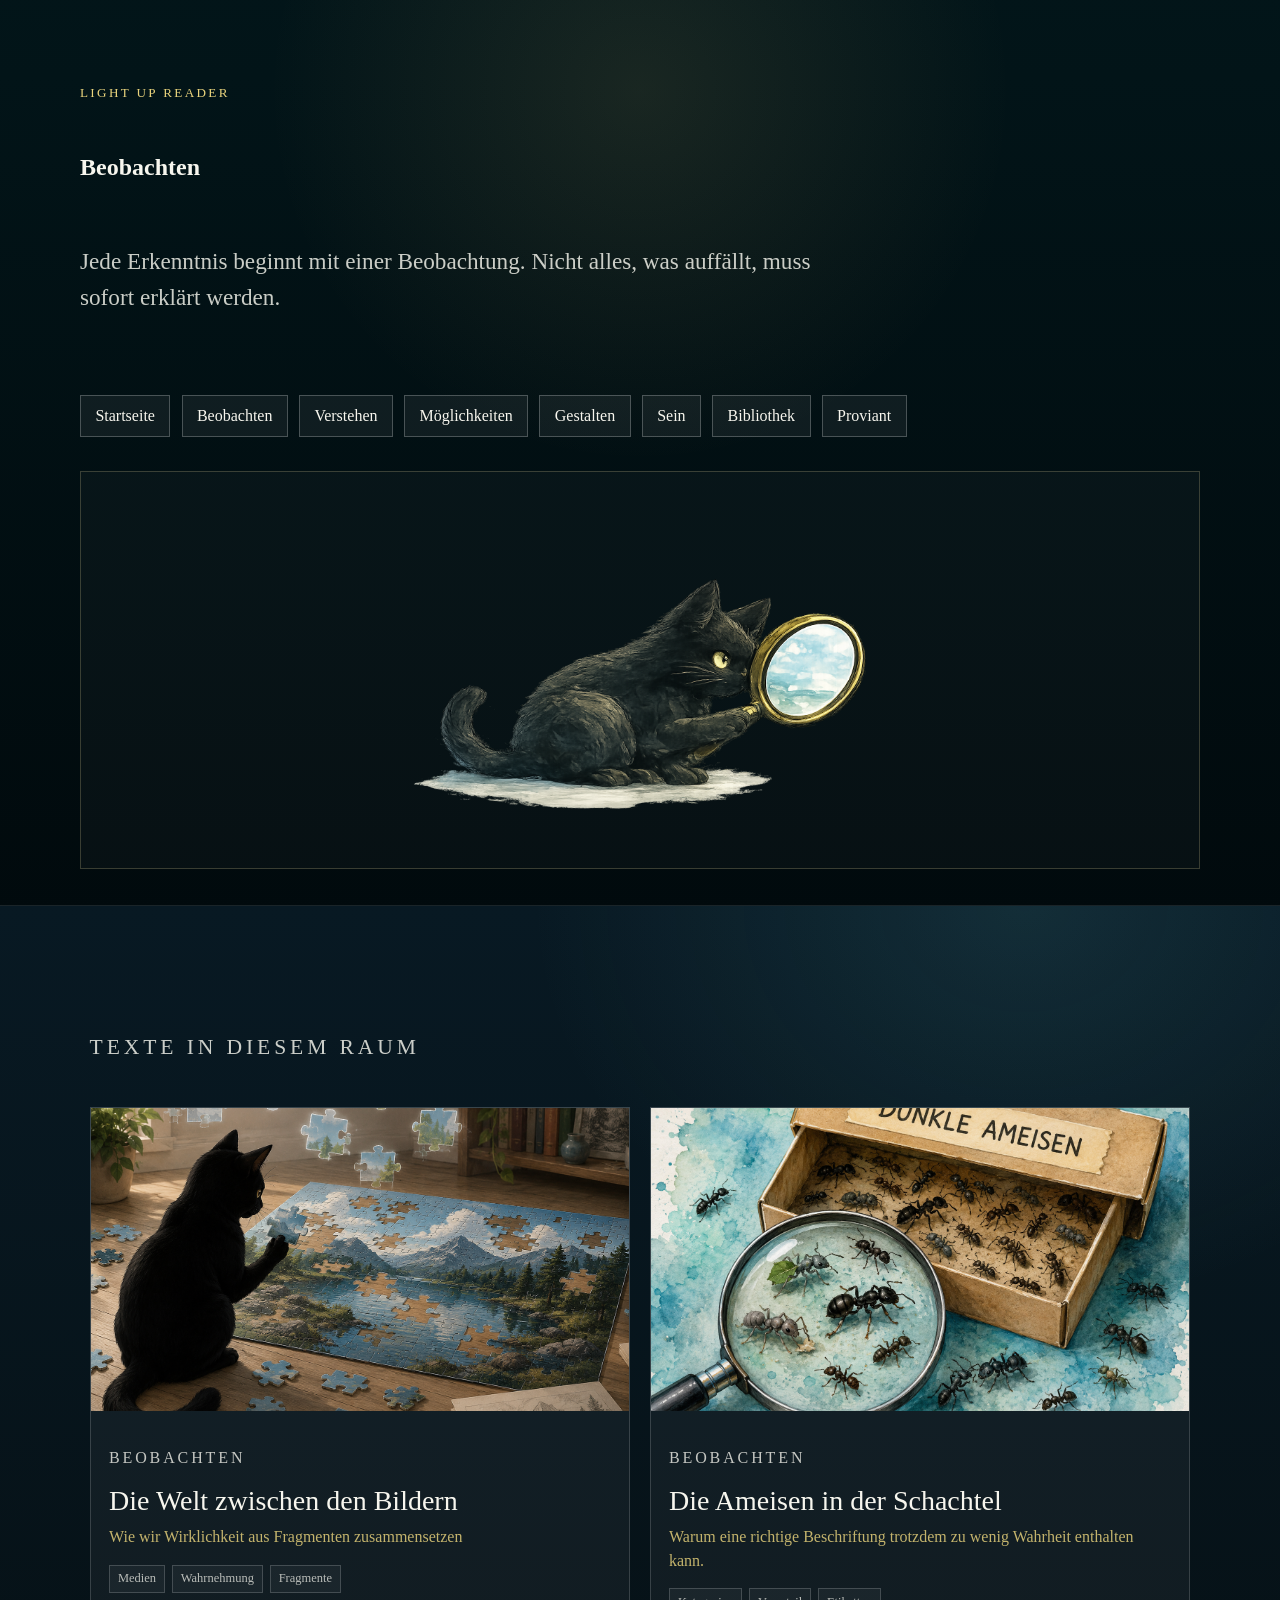
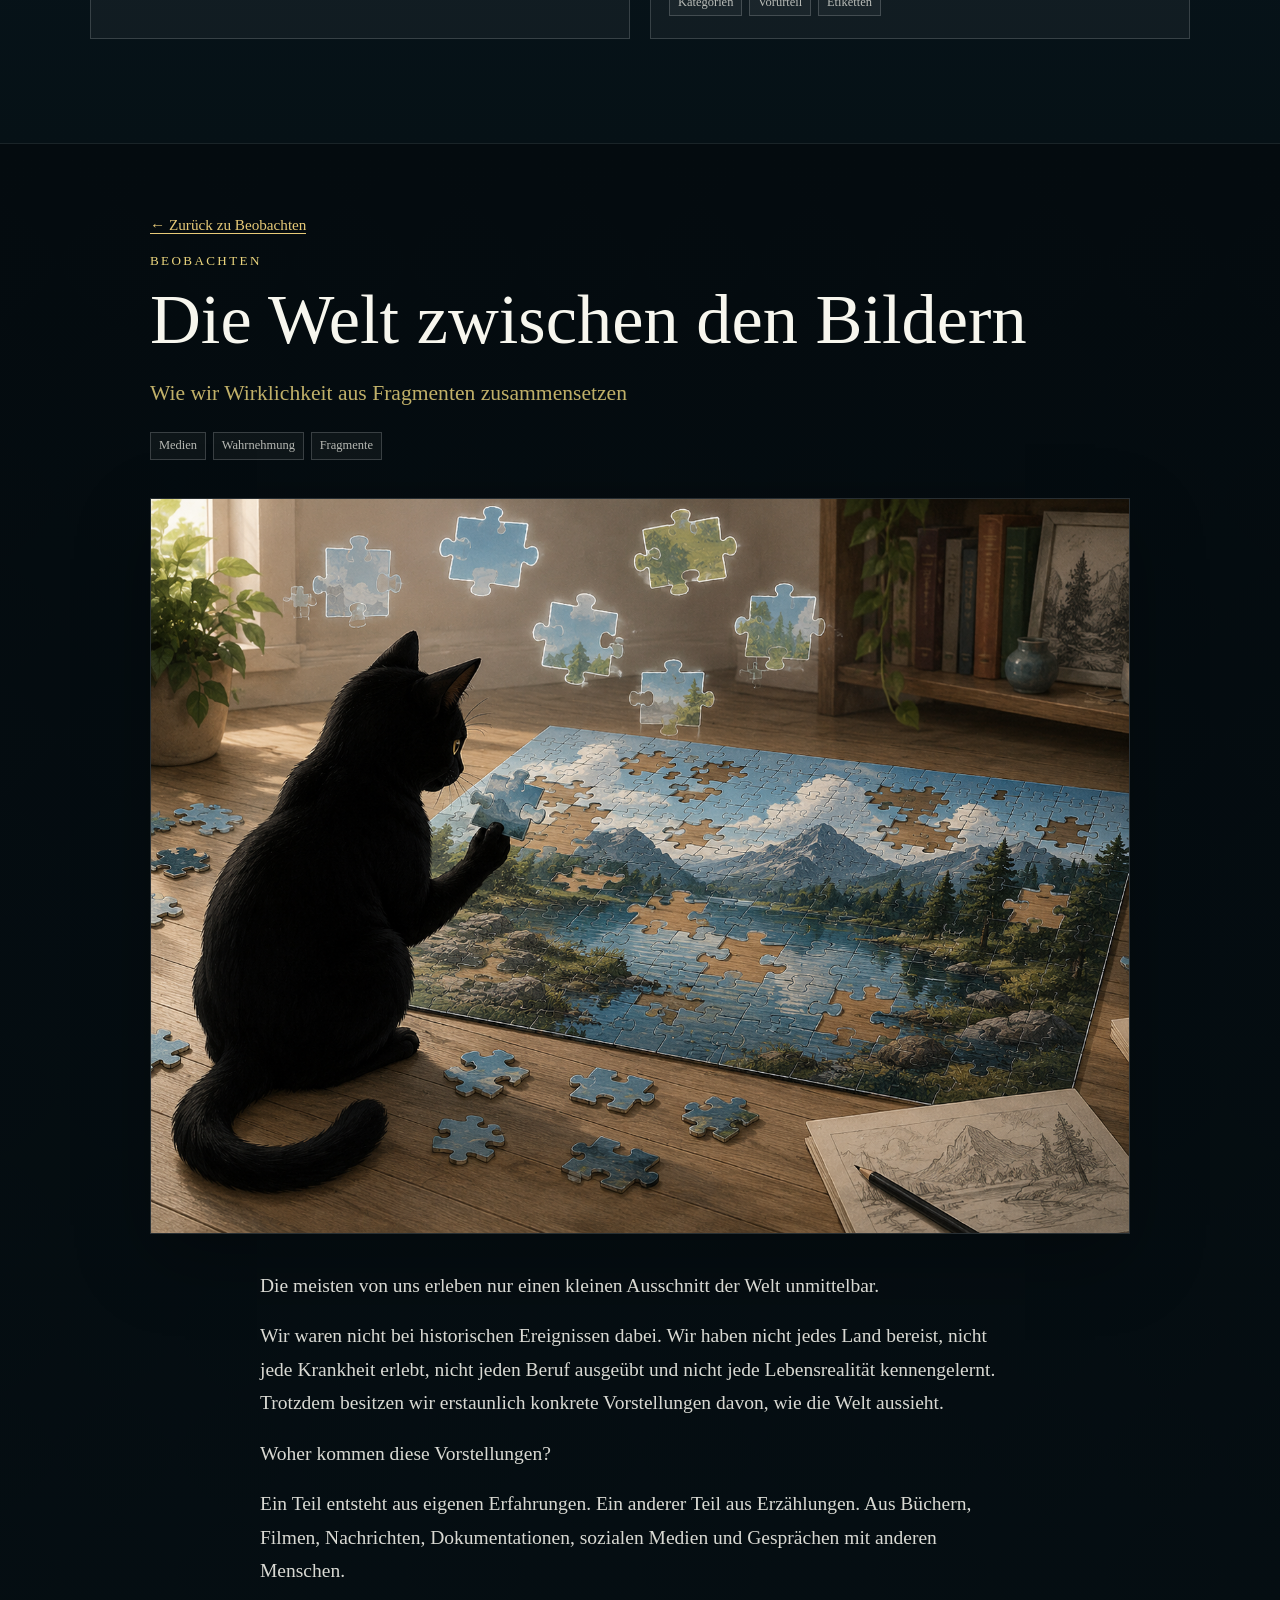
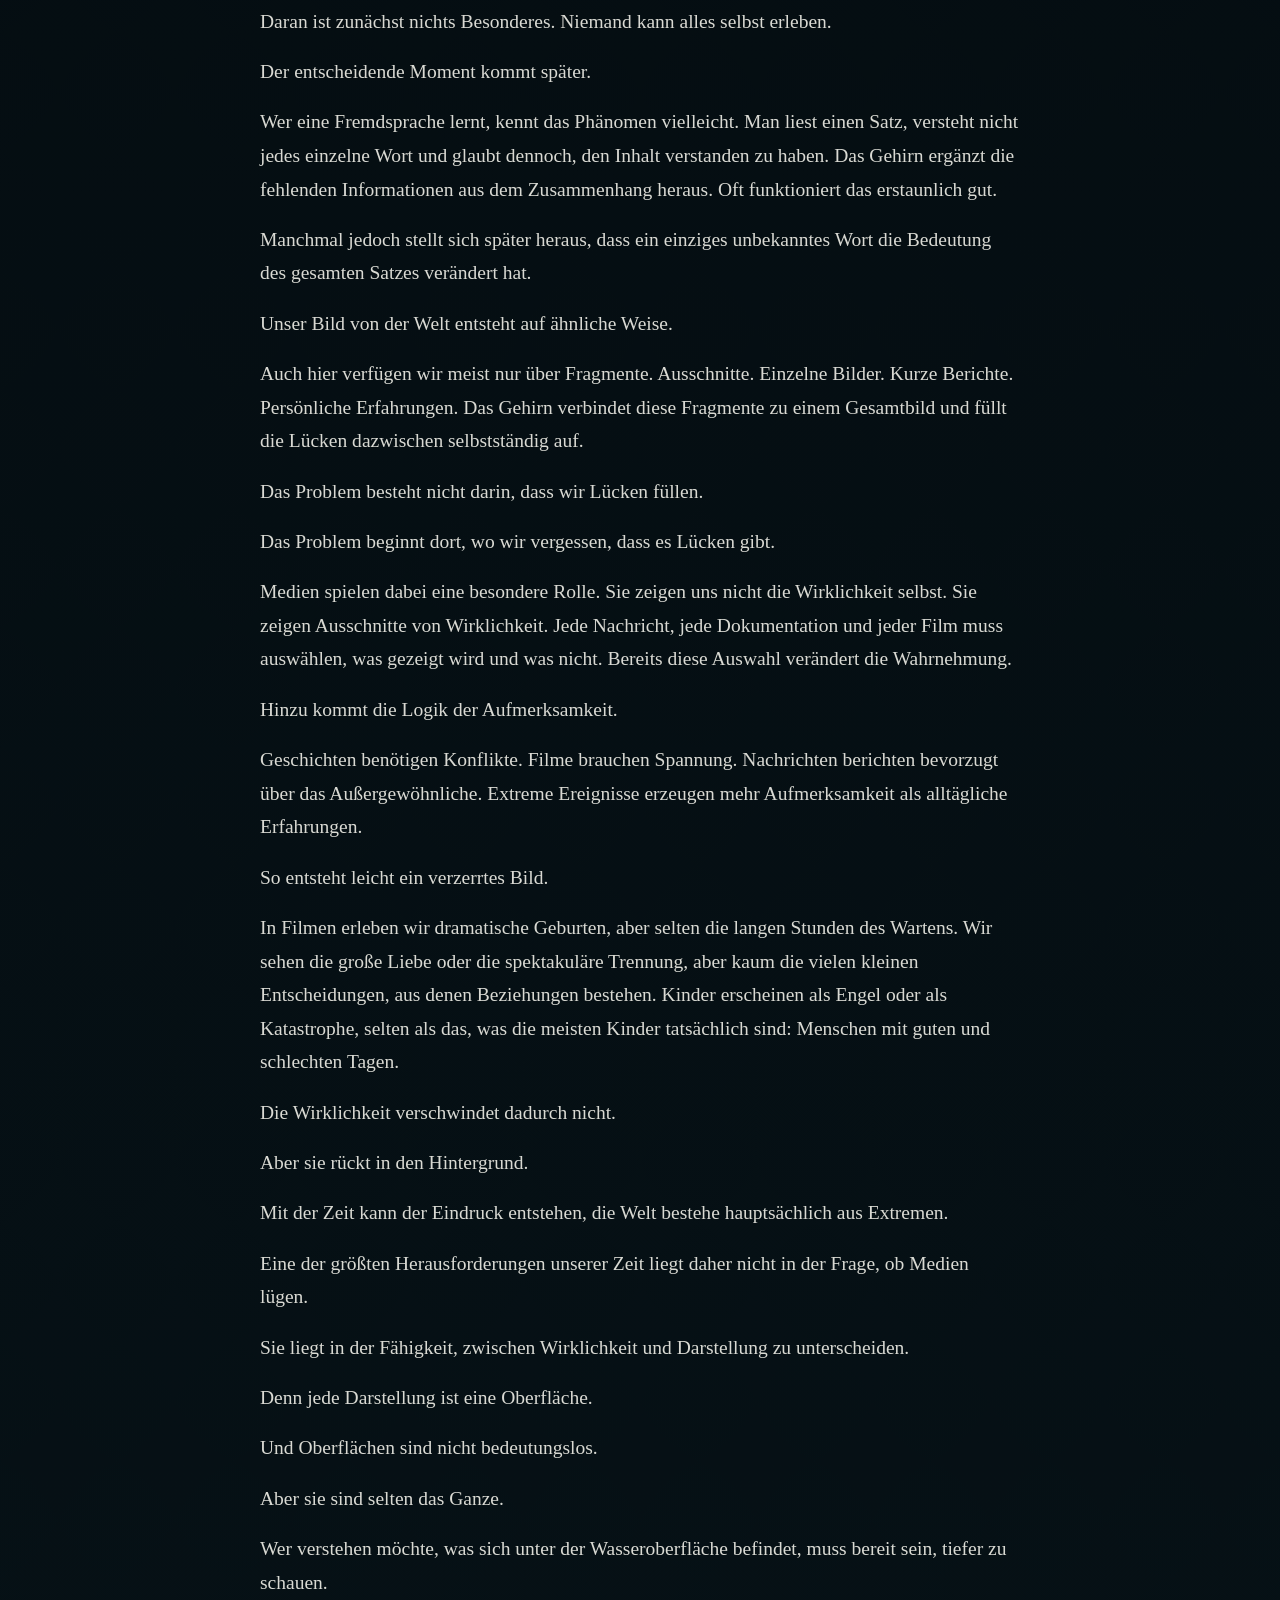
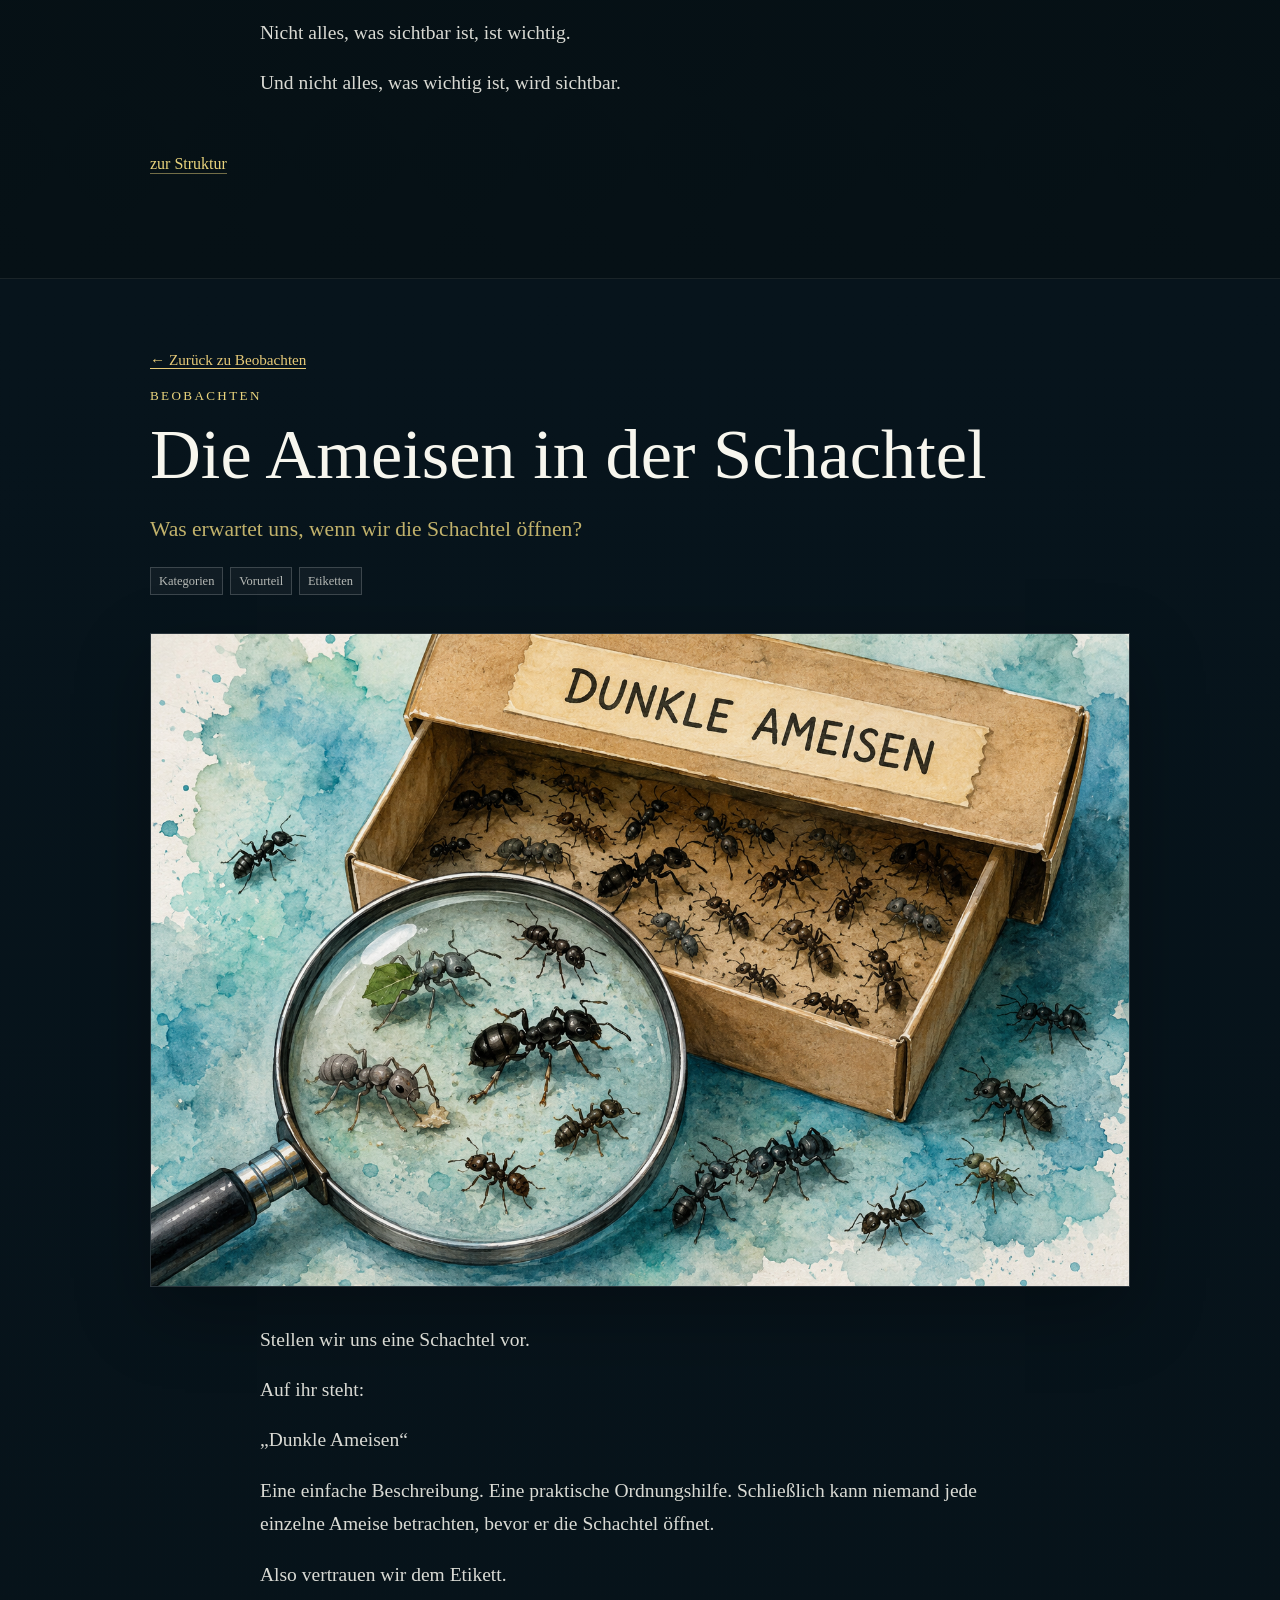
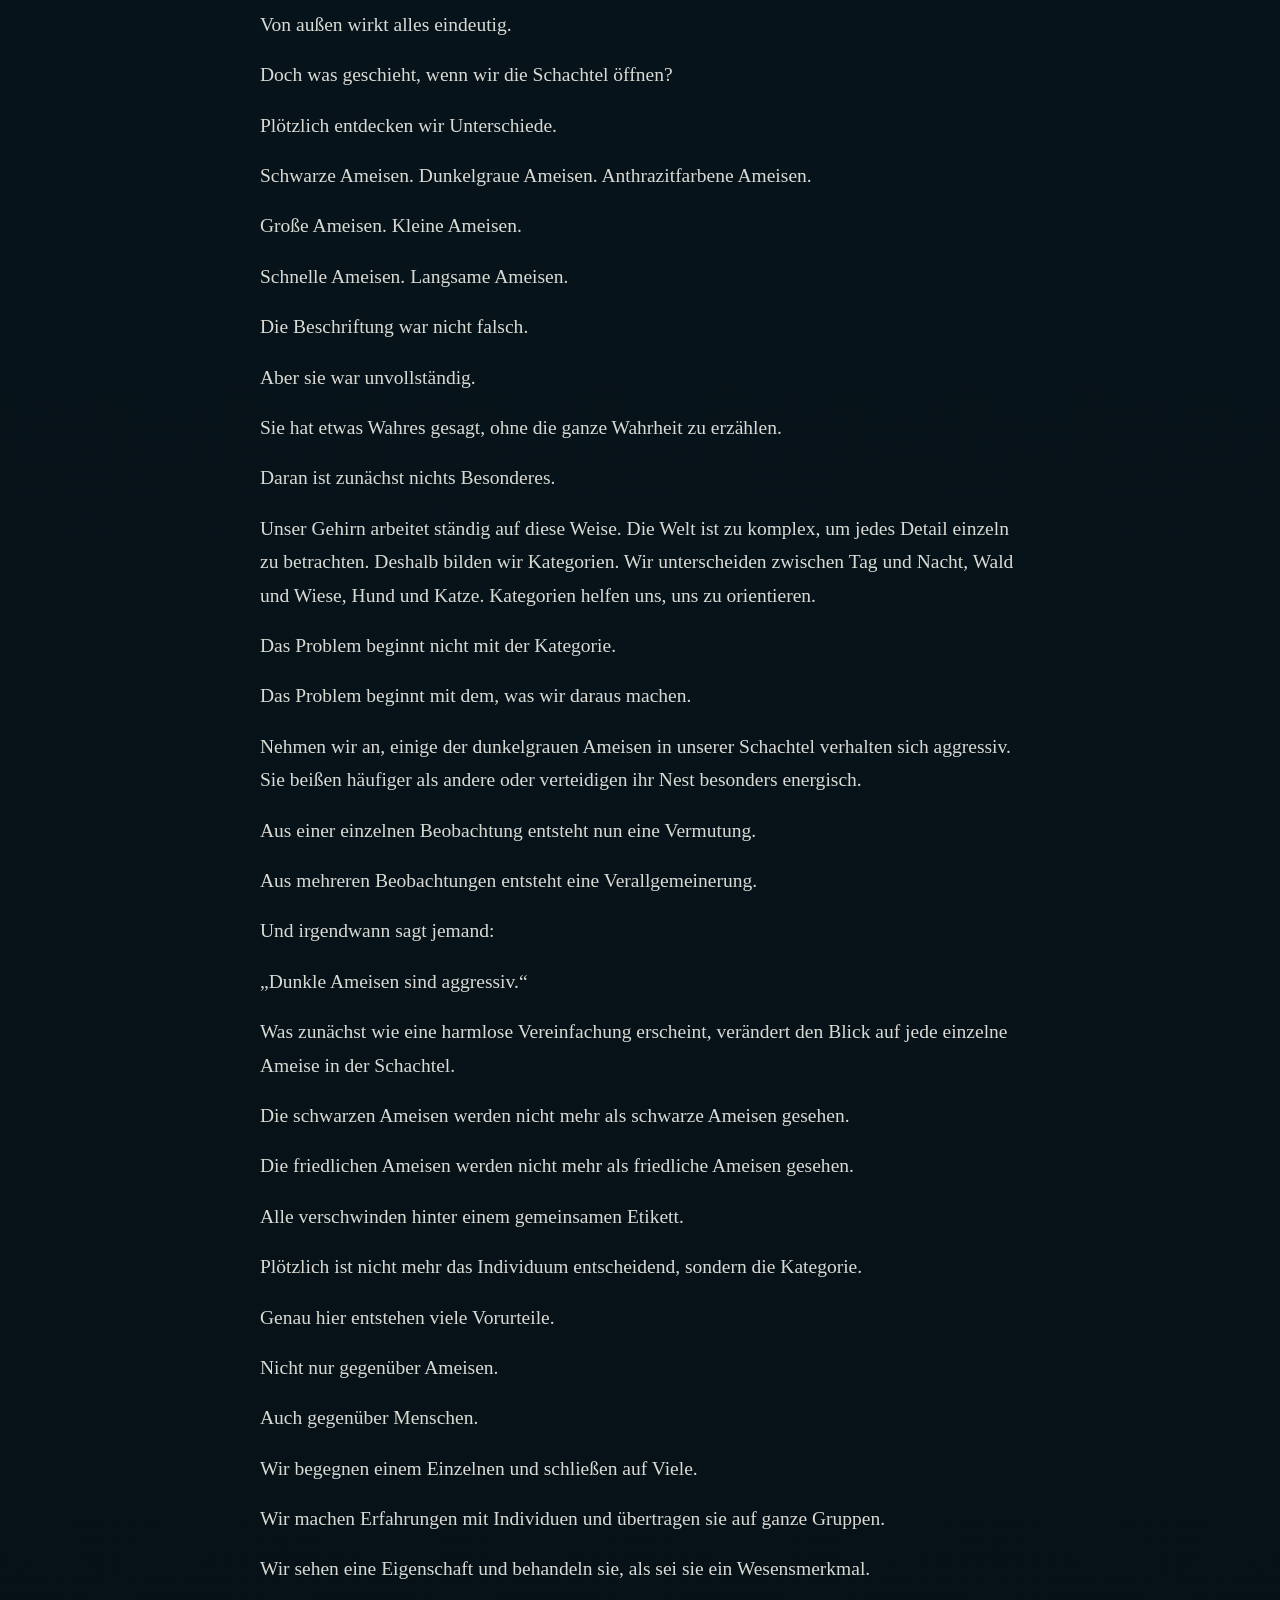
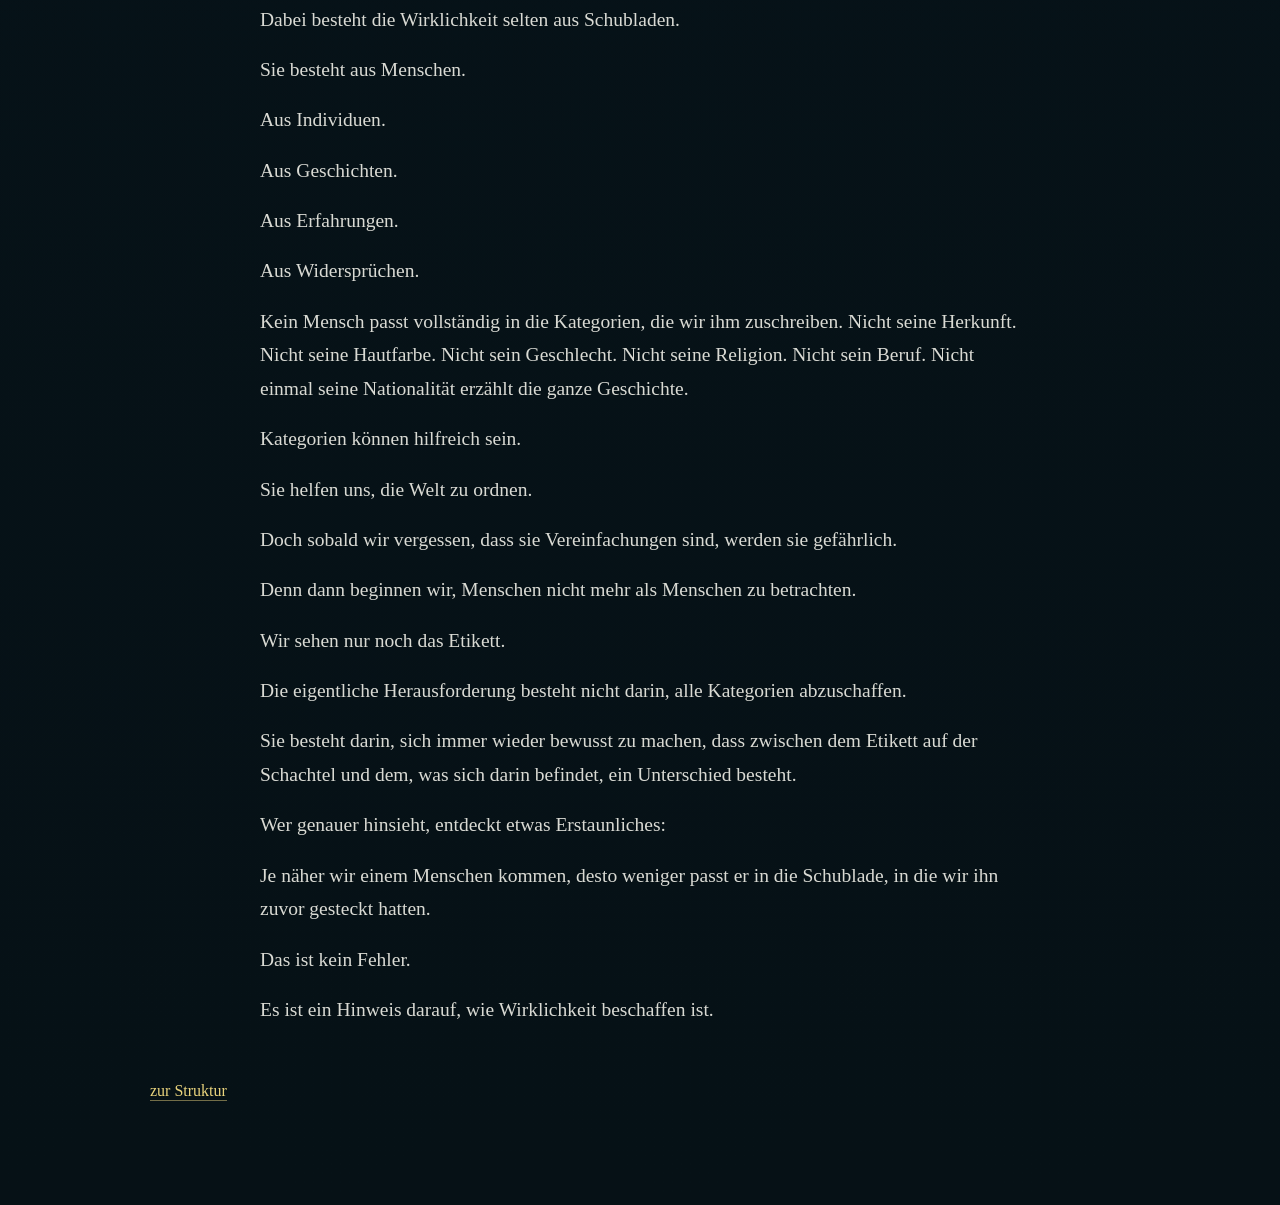
==== commit 4419f14c: "update all" ====
--- a/beobachten.html
+++ b/beobachten.html
@@ -88,7 +88,7 @@
 <header class="essay-header">
 <p class="eyebrow">Beobachten</p>
 <h2>Die Ameisen in der Schachtel</h2>
-<p class="article-subtitle">Warum eine richtige Beschriftung trotzdem zu wenig Wahrheit enthalten kann.</p>
+<p class="article-subtitle">Was erwartet uns, wenn wir die Schachtel öffnen?</p>
 <div class="mini-tags"><span>Kategorien</span><span>Vorurteil</span><span>Etiketten</span></div>
 </header>
 <figure class="article-hero-image"><img alt="Eine geöffnete Schachtel mit der Aufschrift Dunkle Ameisen und einer Lupe" src="assets/ameisen-schachtel.png"/></figure>
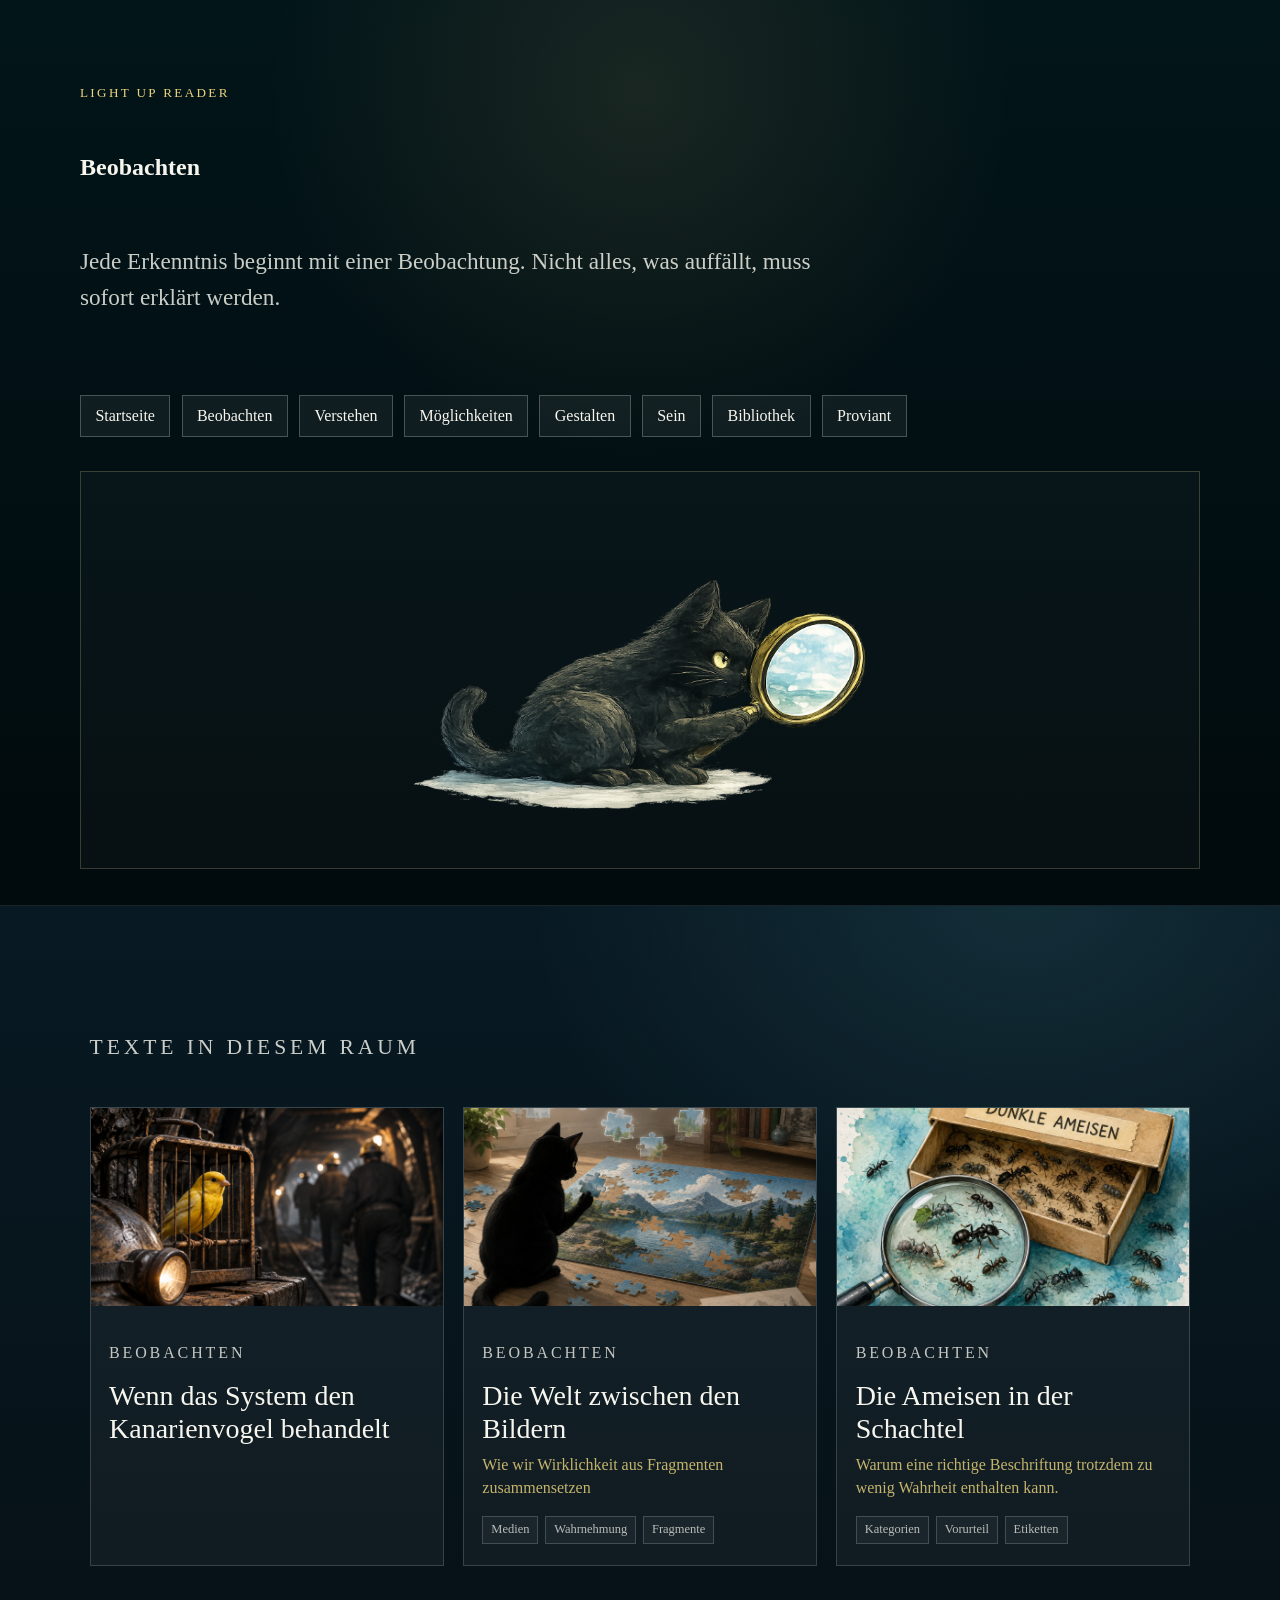
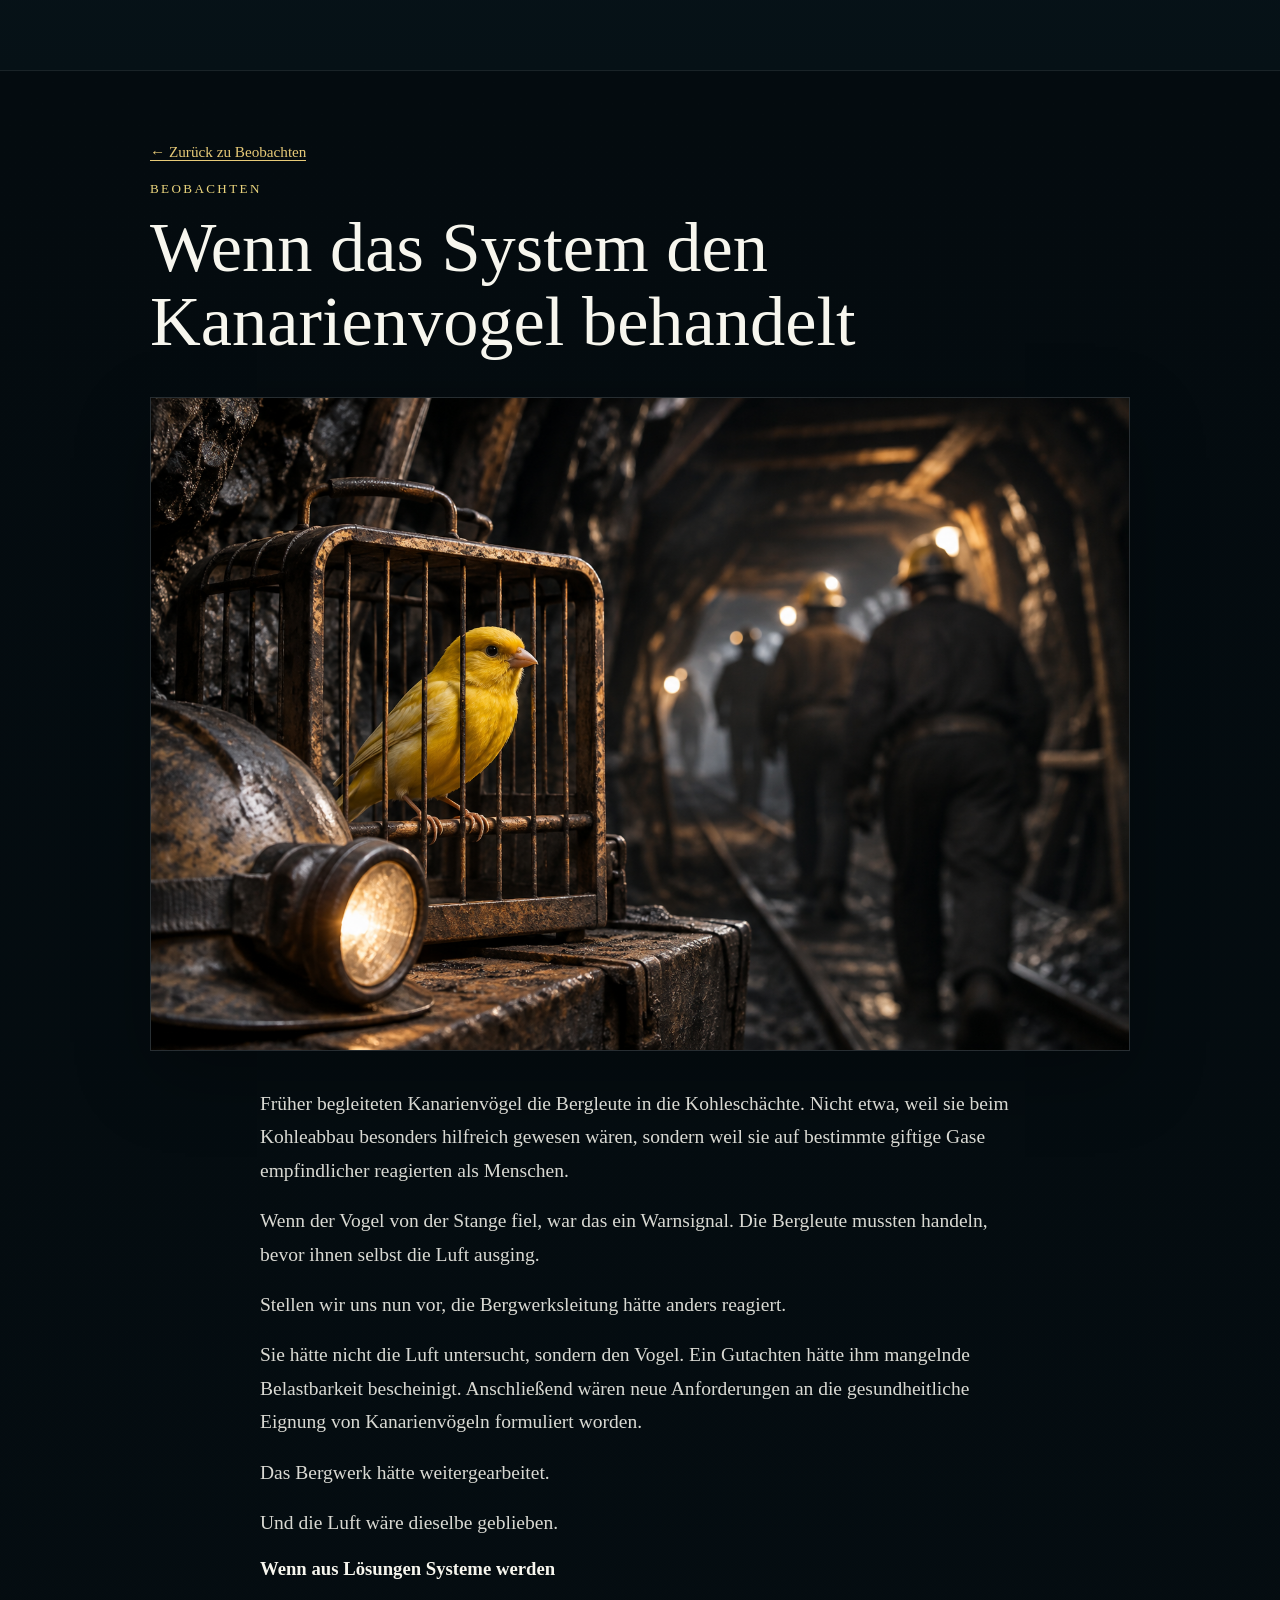
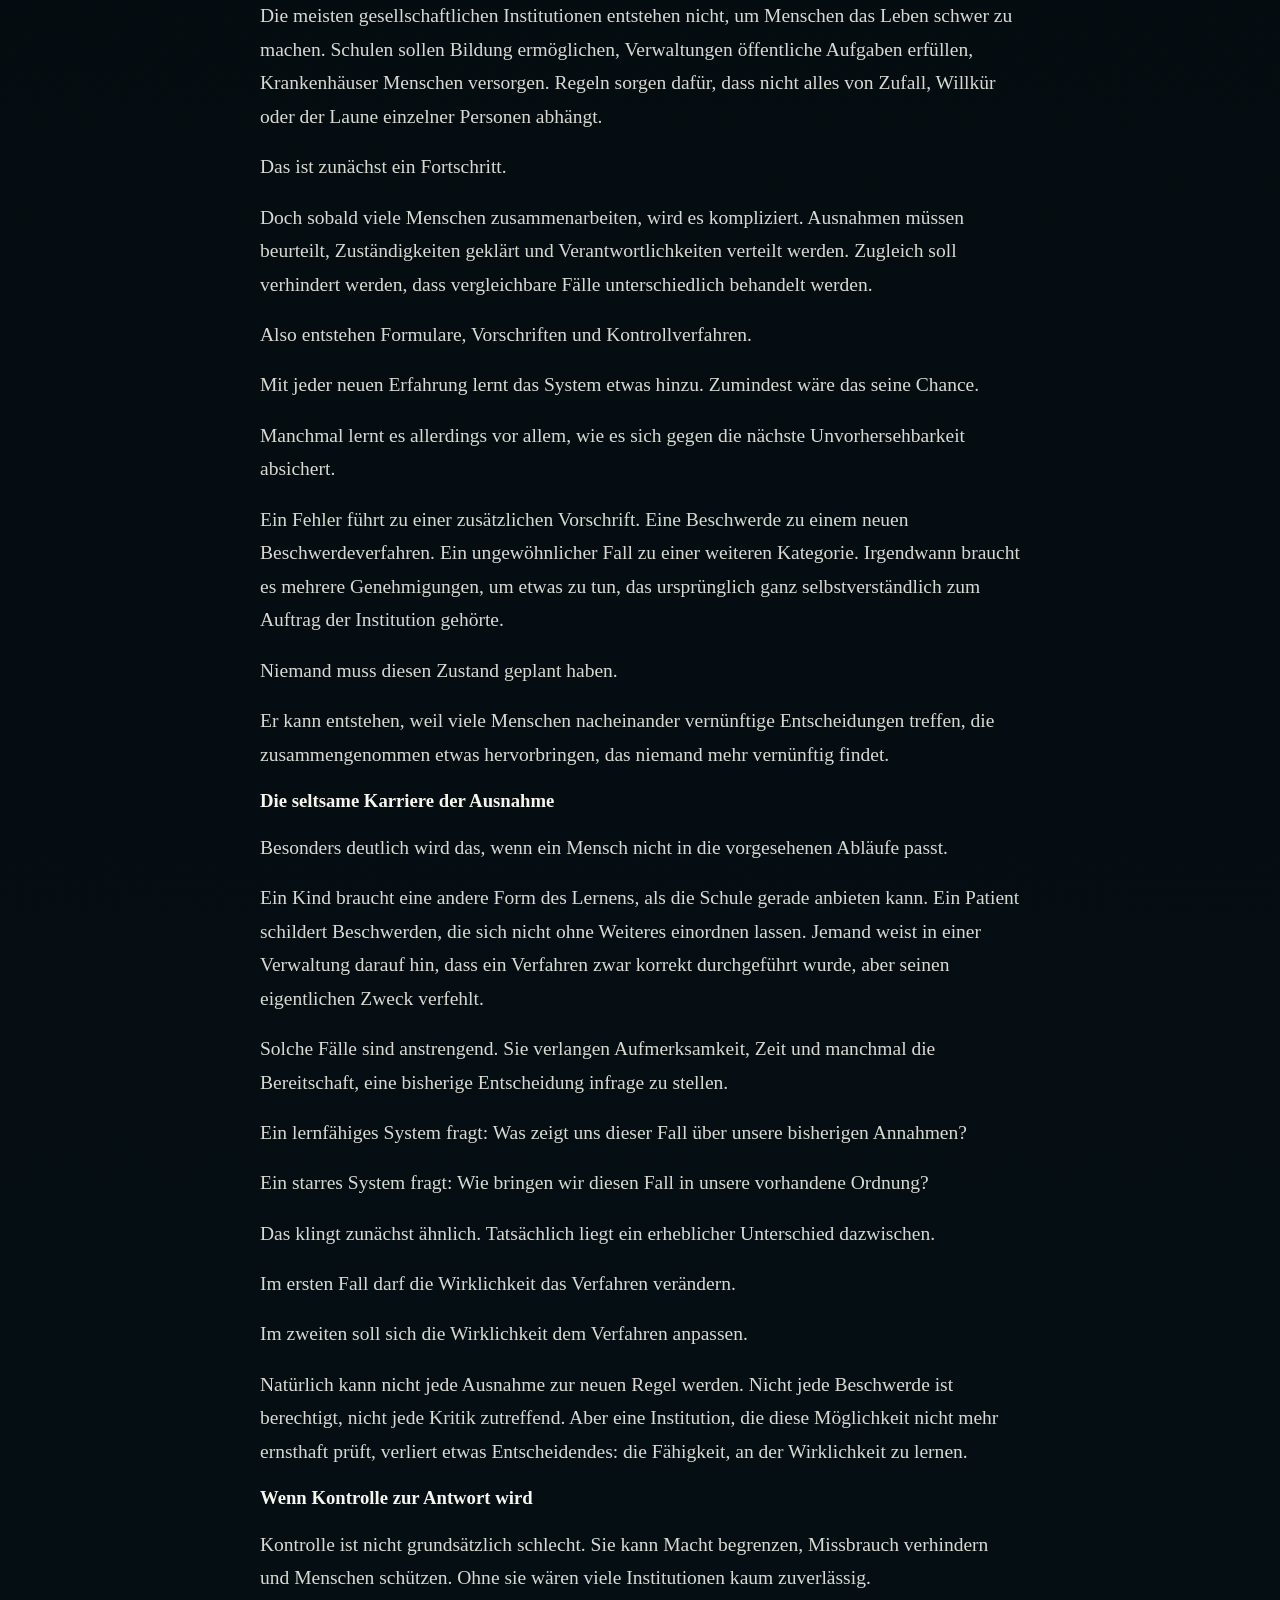
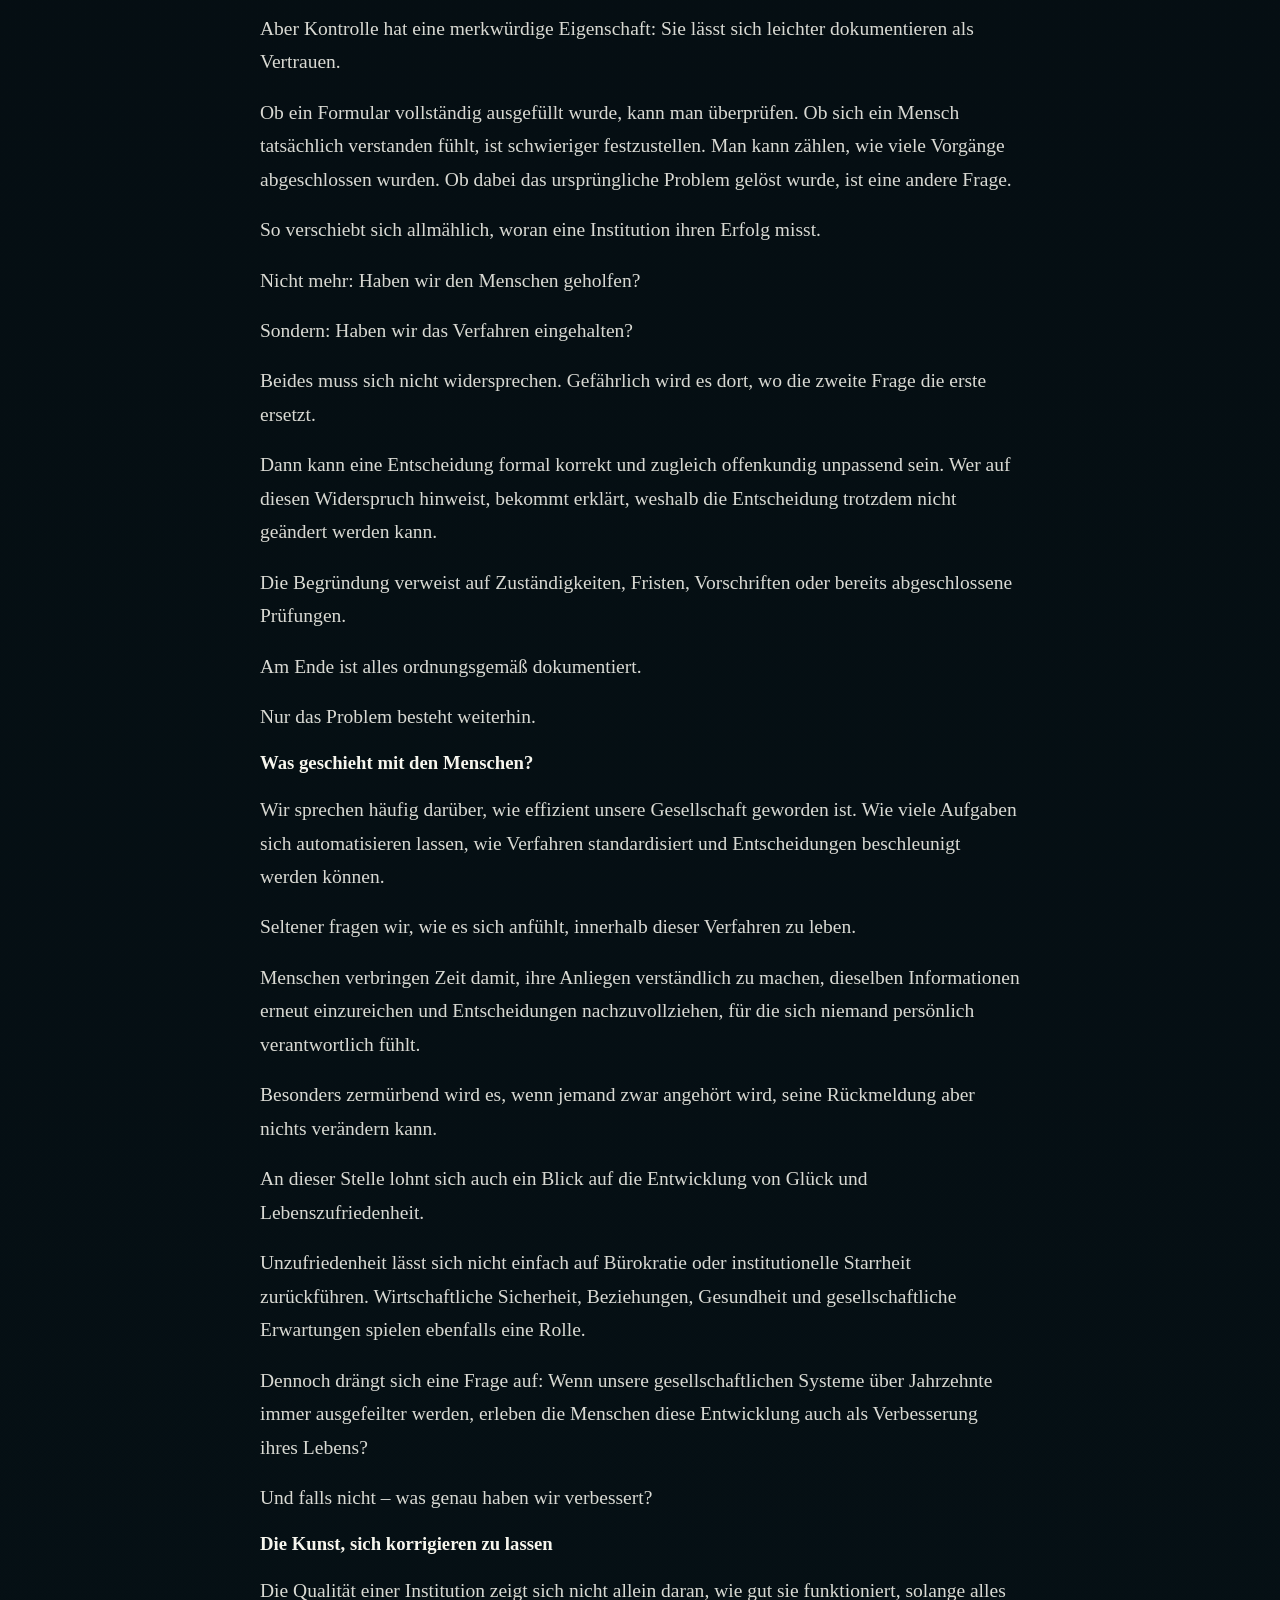
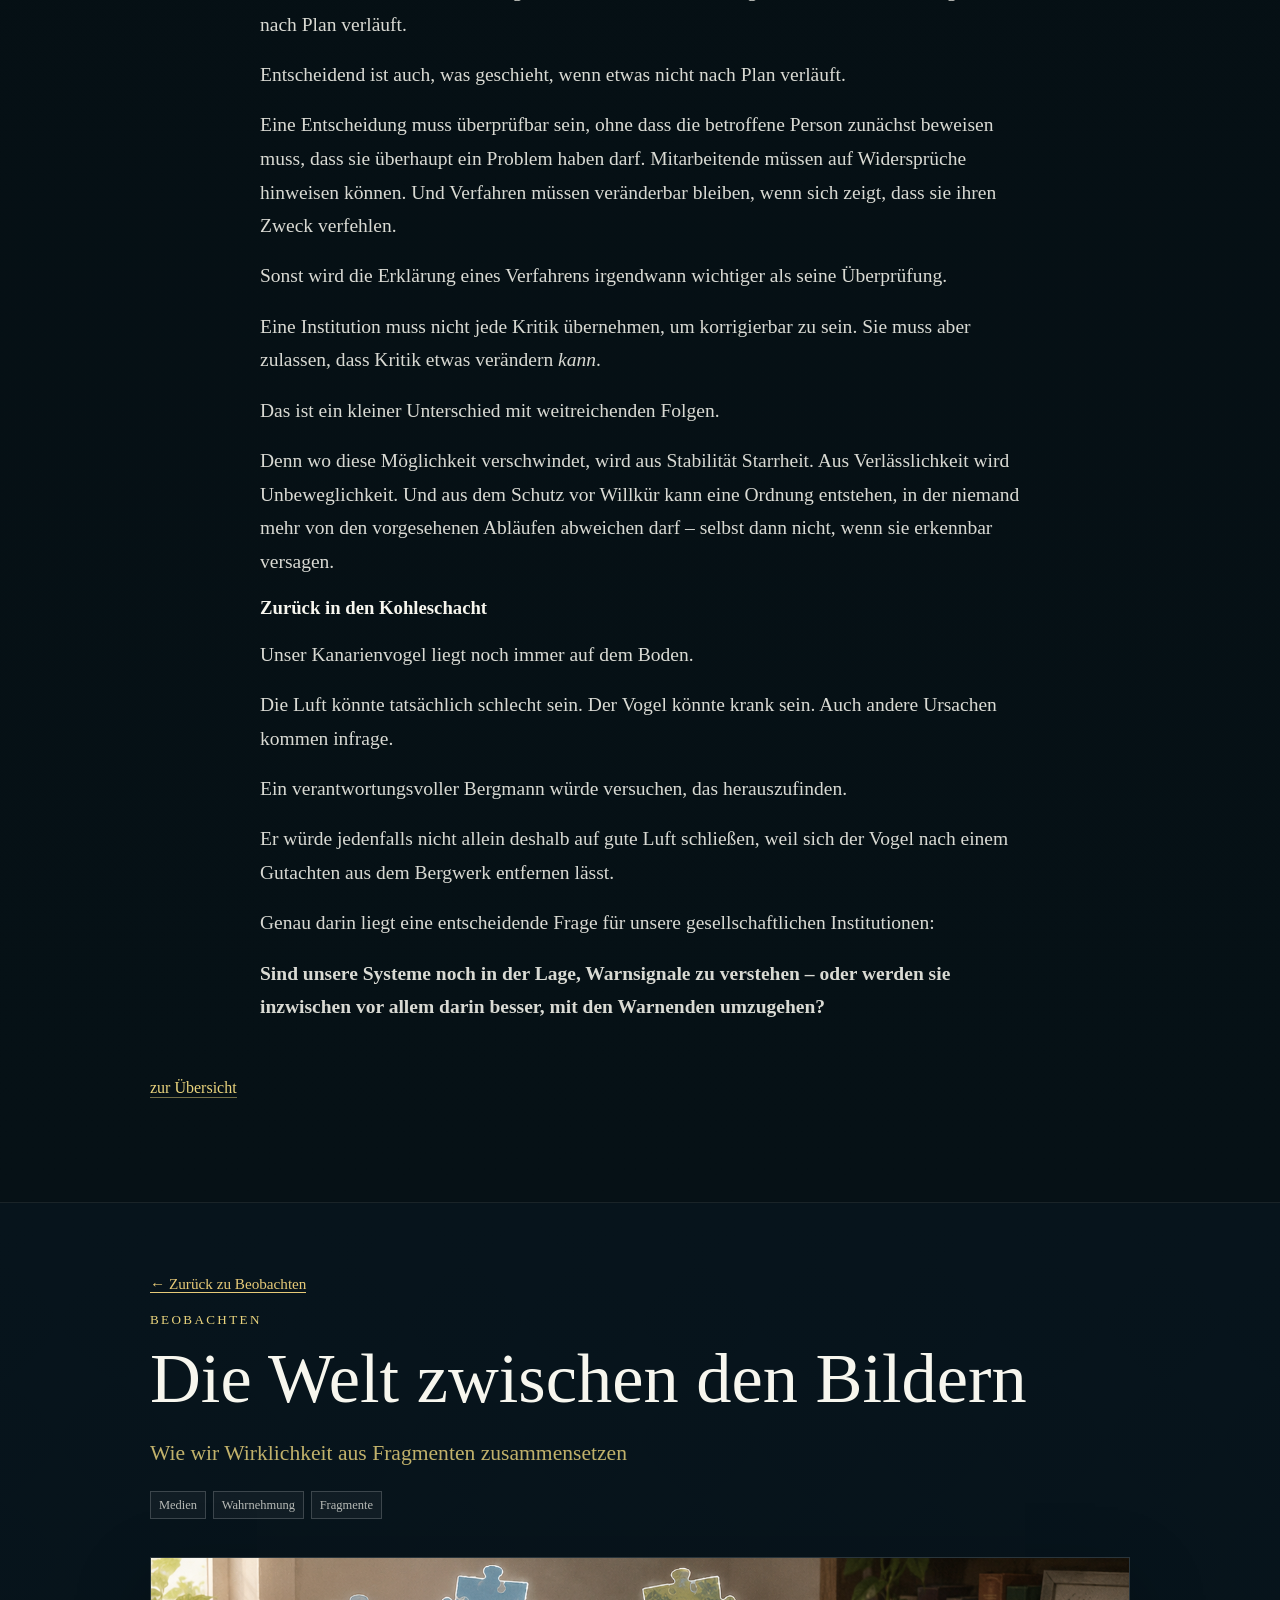
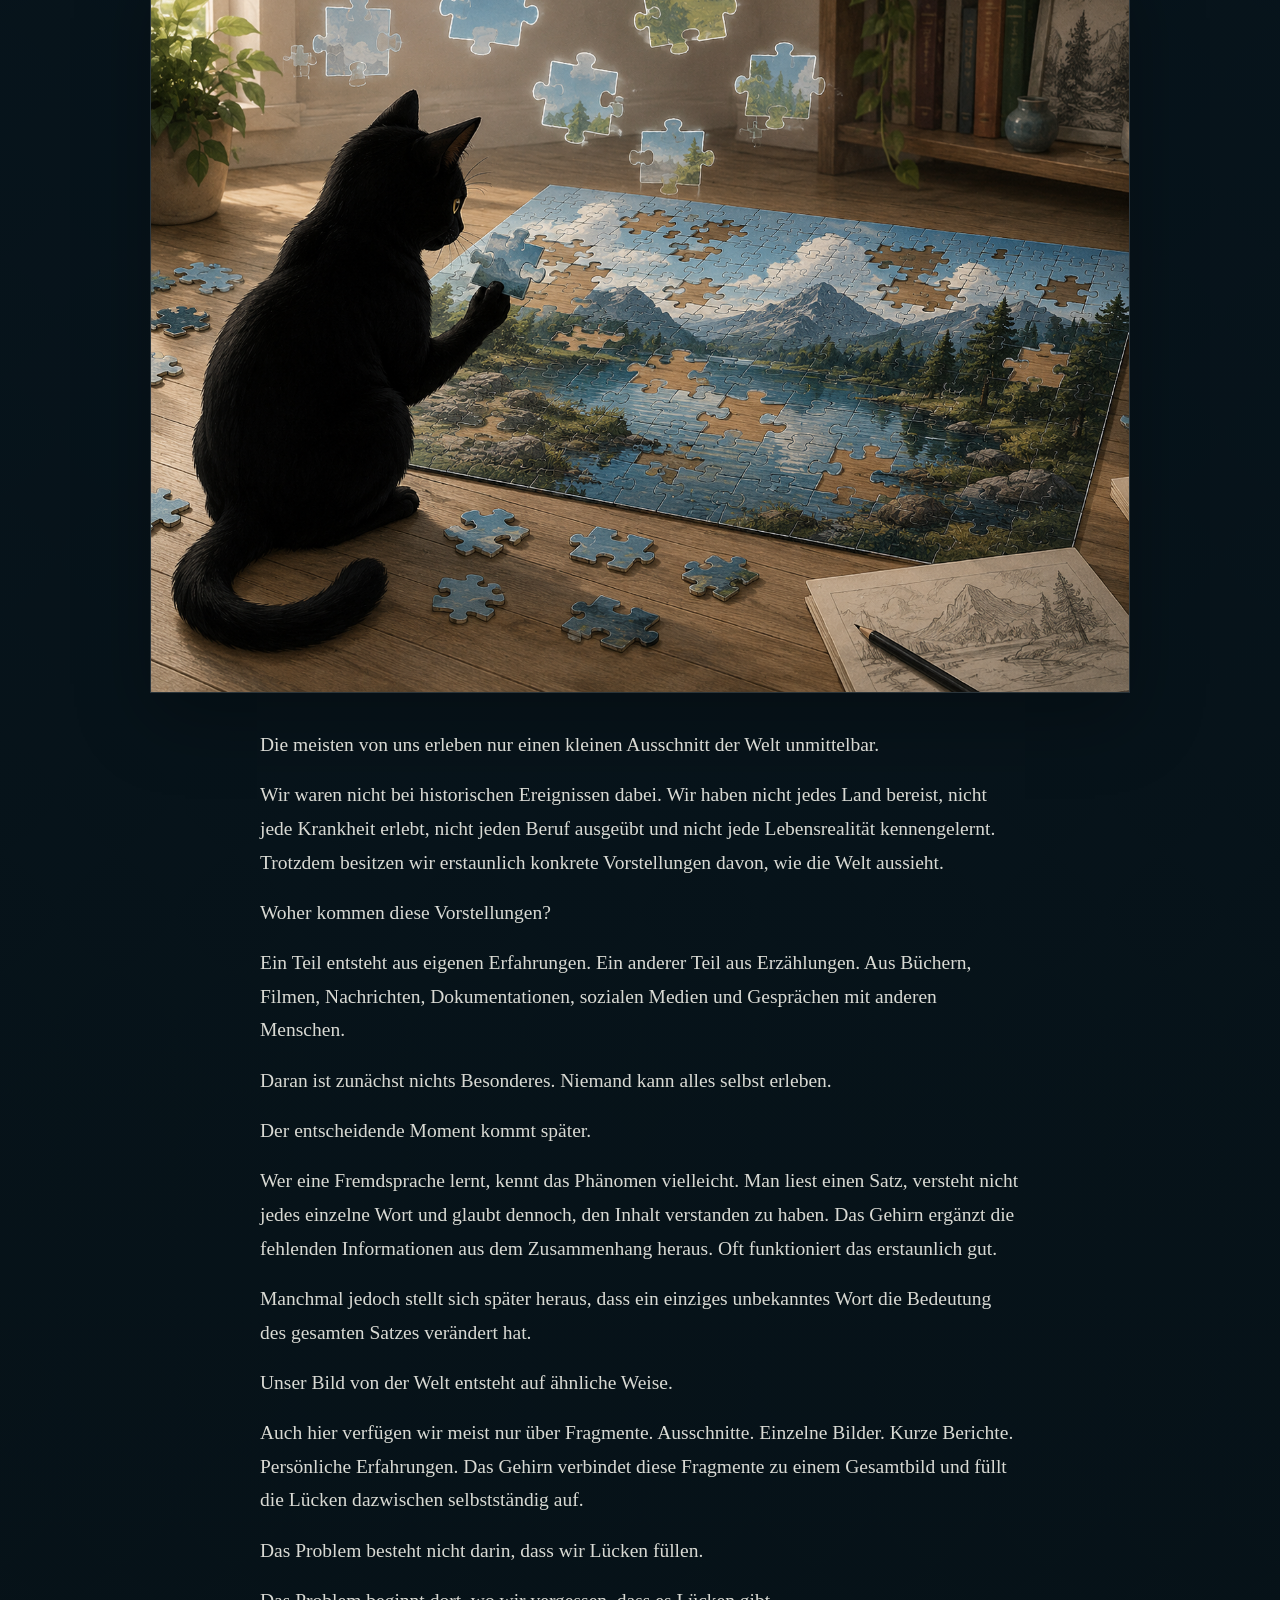
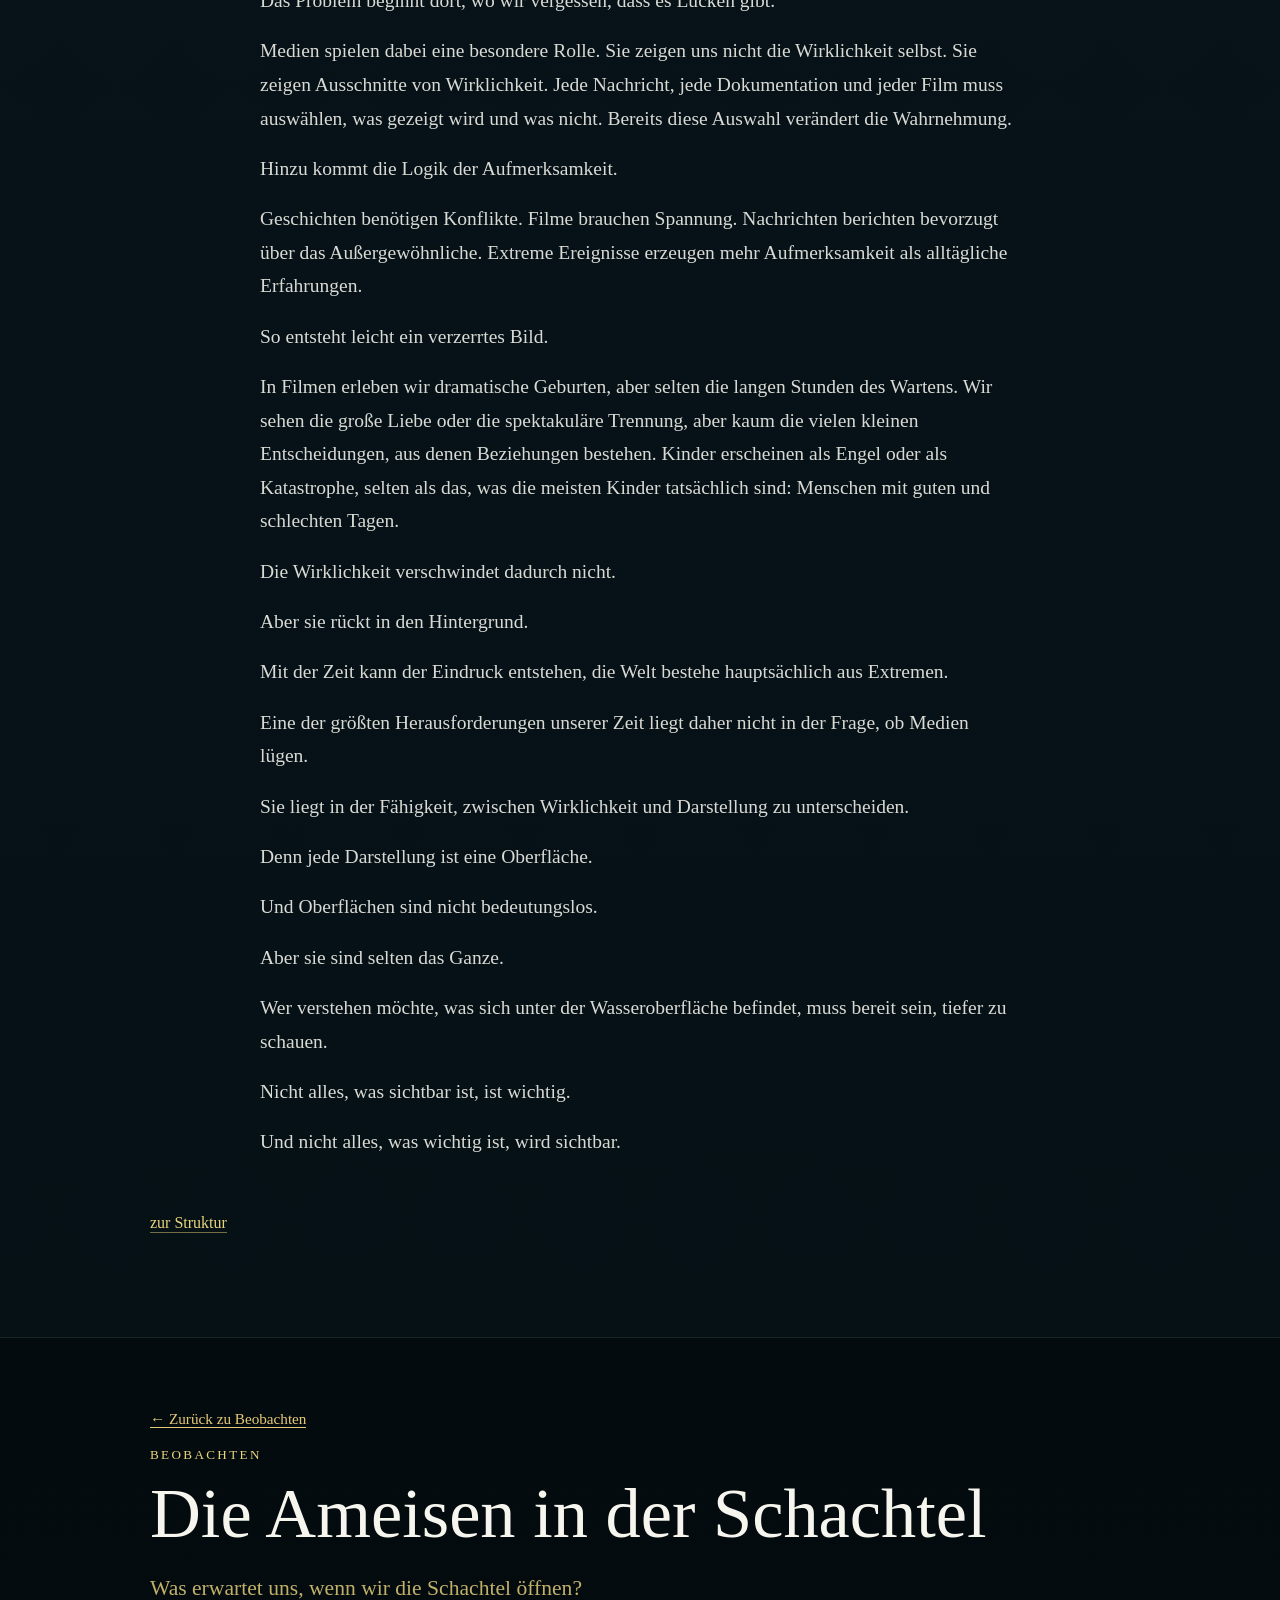
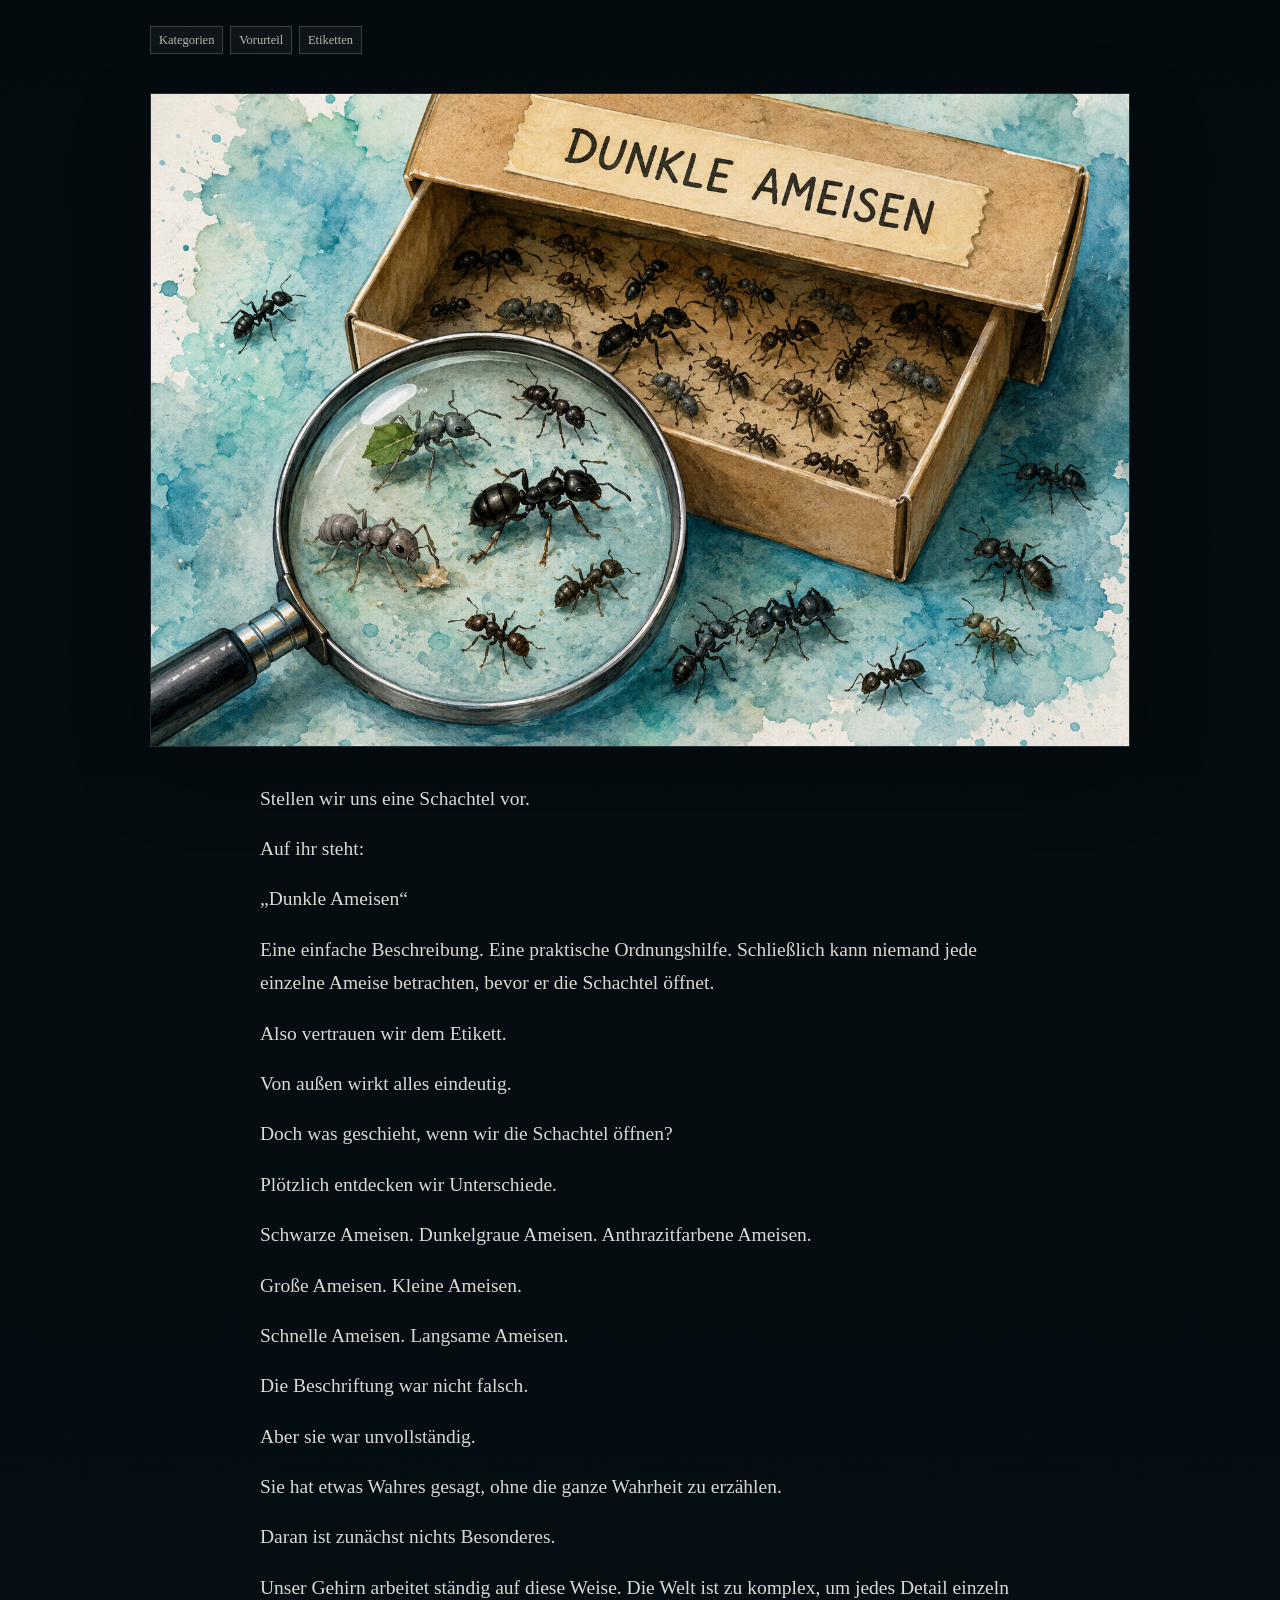
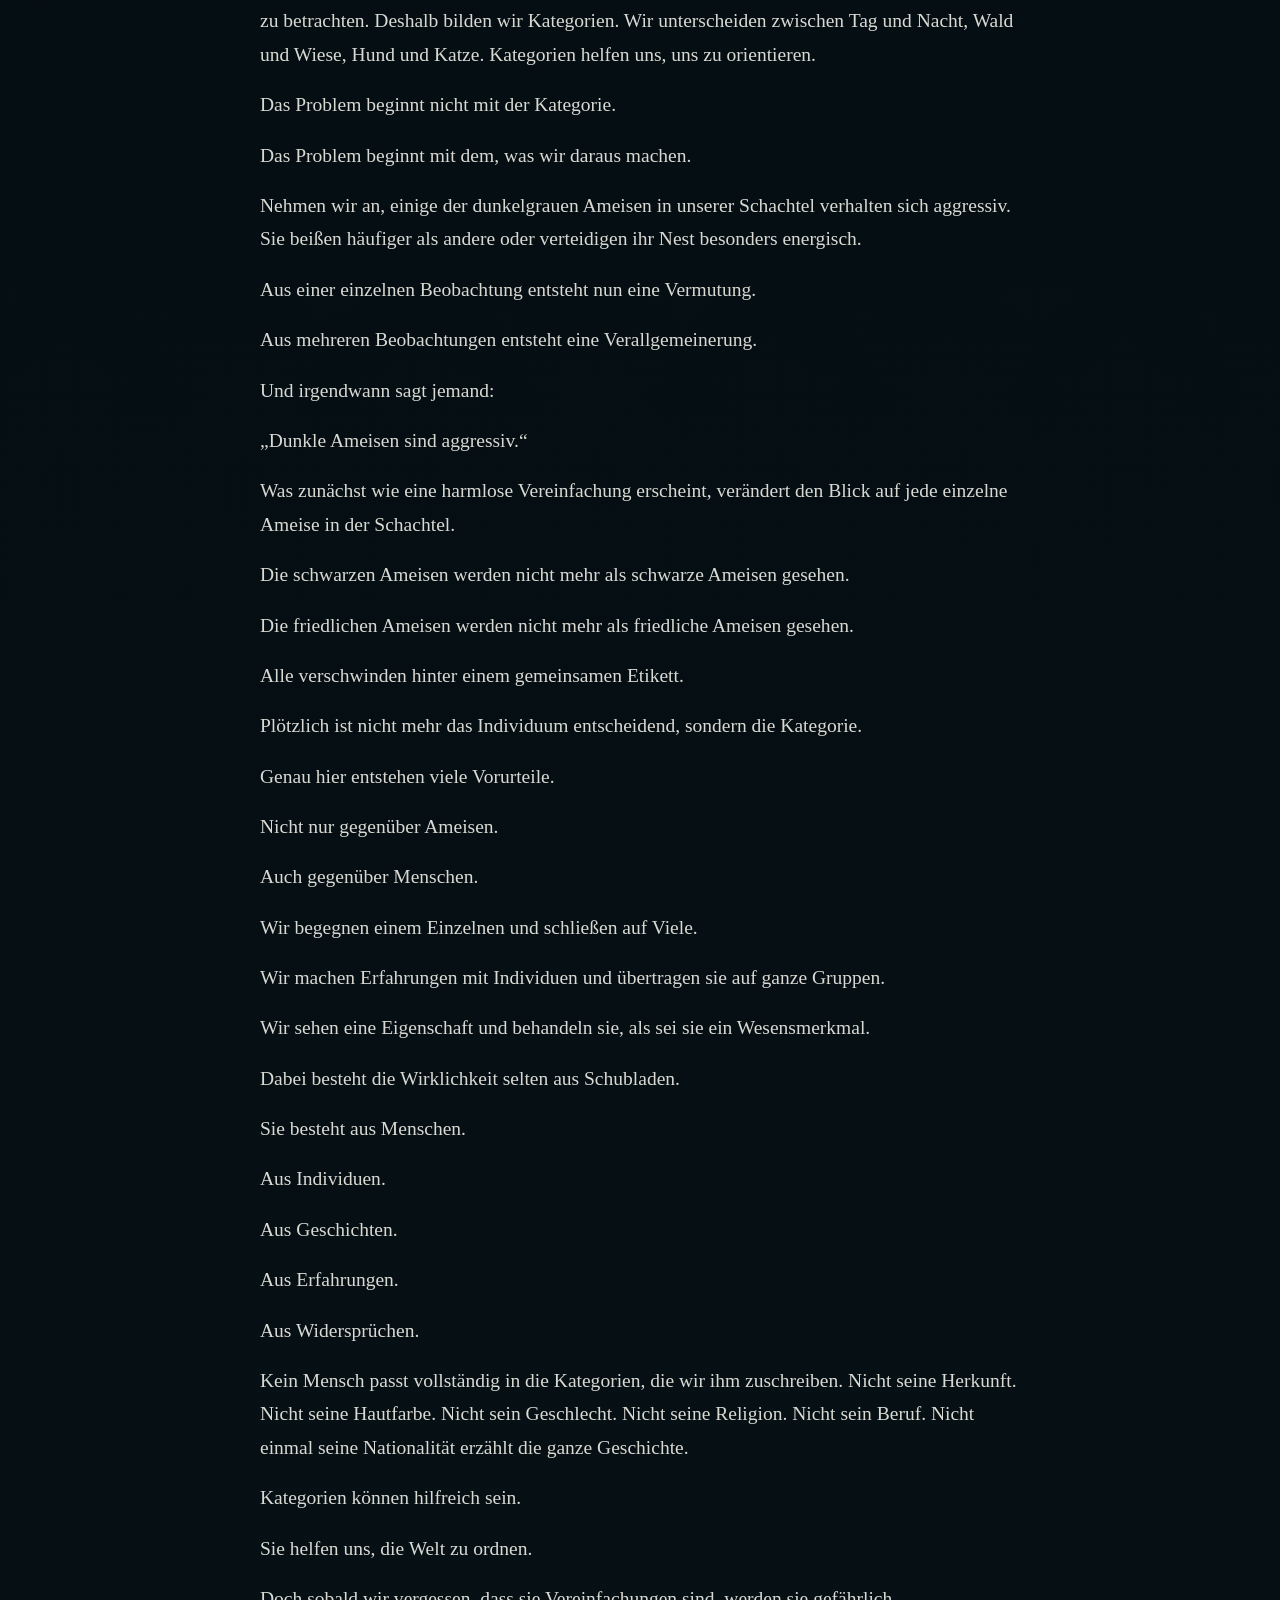
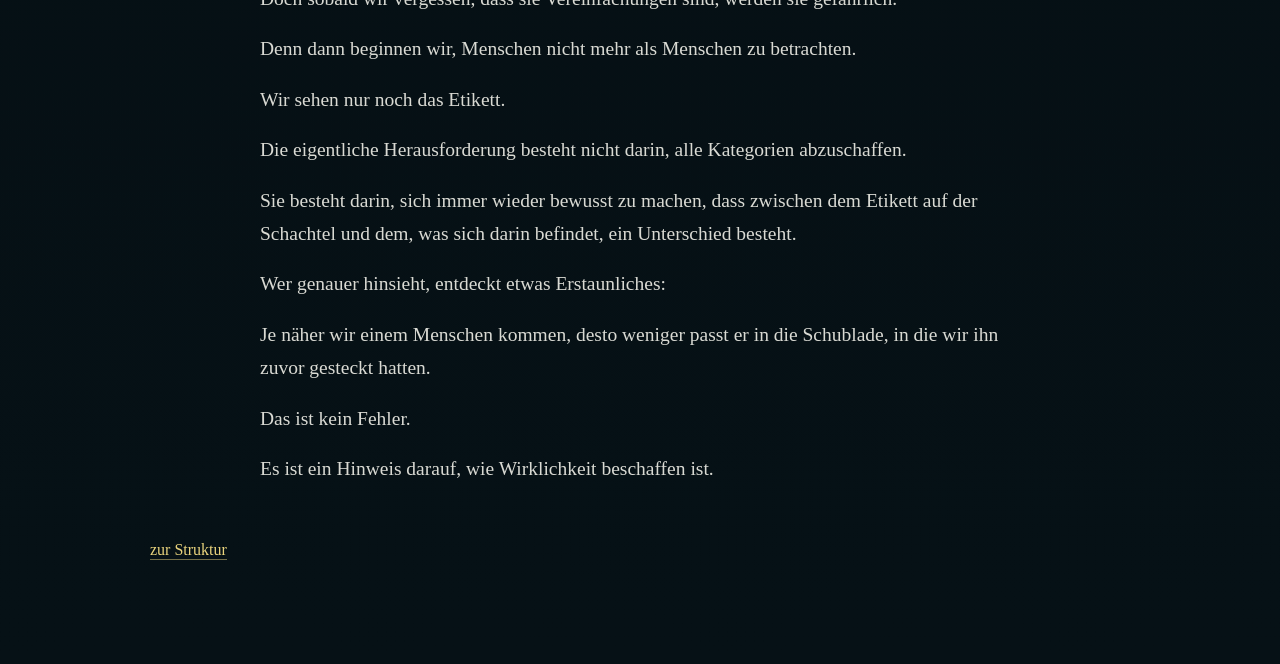
==== commit abc2e31d: "Update Beobachten" ====
--- a/beobachten.html
+++ b/beobachten.html
@@ -23,6 +23,15 @@
   ],
   "description": "Essays über Wahrnehmung, Medien, Kategorien und Wirklichkeit. Der Bereich »Beobachten« von Light up Reader lädt dazu ein, genauer hinzusehen."
 }</script></head><body><main><section class="category-page category-beobachten"><div class="map-inner category-header"><p class="eyebrow">Light up Reader</p><h1>Beobachten</h1><p class="lead">Jede Erkenntnis beginnt mit einer Beobachtung. Nicht alles, was auffällt, muss sofort erklärt werden.</p><nav aria-label="Navigation" class="section-nav"><a href="index.html#reise">Startseite</a><a href="beobachten.html">Beobachten</a><a href="verstehen.html">Verstehen</a><a href="moeglichkeiten.html">Möglichkeiten</a><a href="gestalten.html">Gestalten</a><a href="sein.html">Sein</a><a href="bibliothek.html">Bibliothek</a><a href="proviant.html">Proviant</a></nav><figure class="category-cat"><img alt="Akira begleitet den Bereich Beobachten" src="assets/cat-beobachten.png"/></figure></div></section><section class="content-map"><div class="map-inner"><p class="eyebrow">Texte in diesem Raum</p><div class="article-grid"><article class="article-card">
+<a class="article-card-link" href="beobachten.html#wenn-das-system-den-kanarienvogel-behandelt">
+<div class="article-card-image"><img alt="Ein gelber Kanarienvogel sitzt in einem Käfig neben einer Grubenlampe; im Hintergrund arbeiten Bergleute in einem dunklen Kohleschacht." src="assets/Kanarienvogel.png"/></div>
+<div class="article-card-body">
+<p class="eyebrow">Beobachten</p>
+<h3>Wenn das System den Kanarienvogel behandelt</h3>
+</div>
+</a>
+</article>
+<article class="article-card">
 <a class="article-card-link" href="beobachten.html#die-welt-zwischen-den-bildern">
 <div class="article-card-image"><img alt="Akira betrachtet ein unvollständiges Puzzle einer Bergsee-Landschaft" src="assets/welt-zwischen-bildern.png"/></div>
 <div class="article-card-body">
@@ -42,7 +51,81 @@
 <div class="mini-tags"><span>Kategorien</span><span>Vorurteil</span><span>Etiketten</span></div>
 </div>
 </a>
-</article></div></div></section><article class="essay" id="die-welt-zwischen-den-bildern">
+</article></div></div></section><article class="essay" id="wenn-das-system-den-kanarienvogel-behandelt">
+<div class="essay-inner"><p class="backlink"><a href="beobachten.html">← Zurück zu Beobachten</a></p>
+<header class="essay-header">
+<p class="eyebrow">Beobachten</p>
+<h2>Wenn das System den Kanarienvogel behandelt</h2>
+</header>
+<figure class="article-hero-image"><img alt="Ein gelber Kanarienvogel sitzt in einem Käfig neben einer Grubenlampe; im Hintergrund arbeiten Bergleute in einem dunklen Kohleschacht." src="assets/Kanarienvogel.png"/></figure>
+<div class="essay-text">
+<p>Früher begleiteten Kanarienvögel die Bergleute in die Kohleschächte. Nicht etwa, weil sie beim Kohleabbau besonders hilfreich gewesen wären, sondern weil sie auf bestimmte giftige Gase empfindlicher reagierten als Menschen.</p>
+<p>Wenn der Vogel von der Stange fiel, war das ein Warnsignal. Die Bergleute mussten handeln, bevor ihnen selbst die Luft ausging.</p>
+<p>Stellen wir uns nun vor, die Bergwerksleitung hätte anders reagiert.</p>
+<p>Sie hätte nicht die Luft untersucht, sondern den Vogel. Ein Gutachten hätte ihm mangelnde Belastbarkeit bescheinigt. Anschließend wären neue Anforderungen an die gesundheitliche Eignung von Kanarienvögeln formuliert worden.</p>
+<p>Das Bergwerk hätte weitergearbeitet.</p>
+<p>Und die Luft wäre dieselbe geblieben.</p>
+<h3>Wenn aus Lösungen Systeme werden</h3>
+<p>Die meisten gesellschaftlichen Institutionen entstehen nicht, um Menschen das Leben schwer zu machen. Schulen sollen Bildung ermöglichen, Verwaltungen öffentliche Aufgaben erfüllen, Krankenhäuser Menschen versorgen. Regeln sorgen dafür, dass nicht alles von Zufall, Willkür oder der Laune einzelner Personen abhängt.</p>
+<p>Das ist zunächst ein Fortschritt.</p>
+<p>Doch sobald viele Menschen zusammenarbeiten, wird es kompliziert. Ausnahmen müssen beurteilt, Zuständigkeiten geklärt und Verantwortlichkeiten verteilt werden. Zugleich soll verhindert werden, dass vergleichbare Fälle unterschiedlich behandelt werden.</p>
+<p>Also entstehen Formulare, Vorschriften und Kontrollverfahren.</p>
+<p>Mit jeder neuen Erfahrung lernt das System etwas hinzu. Zumindest wäre das seine Chance.</p>
+<p>Manchmal lernt es allerdings vor allem, wie es sich gegen die nächste Unvorhersehbarkeit absichert.</p>
+<p>Ein Fehler führt zu einer zusätzlichen Vorschrift. Eine Beschwerde zu einem neuen Beschwerdeverfahren. Ein ungewöhnlicher Fall zu einer weiteren Kategorie. Irgendwann braucht es mehrere Genehmigungen, um etwas zu tun, das ursprünglich ganz selbstverständlich zum Auftrag der Institution gehörte.</p>
+<p>Niemand muss diesen Zustand geplant haben.</p>
+<p>Er kann entstehen, weil viele Menschen nacheinander vernünftige Entscheidungen treffen, die zusammengenommen etwas hervorbringen, das niemand mehr vernünftig findet.</p>
+<h3>Die seltsame Karriere der Ausnahme</h3>
+<p>Besonders deutlich wird das, wenn ein Mensch nicht in die vorgesehenen Abläufe passt.</p>
+<p>Ein Kind braucht eine andere Form des Lernens, als die Schule gerade anbieten kann. Ein Patient schildert Beschwerden, die sich nicht ohne Weiteres einordnen lassen. Jemand weist in einer Verwaltung darauf hin, dass ein Verfahren zwar korrekt durchgeführt wurde, aber seinen eigentlichen Zweck verfehlt.</p>
+<p>Solche Fälle sind anstrengend. Sie verlangen Aufmerksamkeit, Zeit und manchmal die Bereitschaft, eine bisherige Entscheidung infrage zu stellen.</p>
+<p>Ein lernfähiges System fragt: Was zeigt uns dieser Fall über unsere bisherigen Annahmen?</p>
+<p>Ein starres System fragt: Wie bringen wir diesen Fall in unsere vorhandene Ordnung?</p>
+<p>Das klingt zunächst ähnlich. Tatsächlich liegt ein erheblicher Unterschied dazwischen.</p>
+<p>Im ersten Fall darf die Wirklichkeit das Verfahren verändern.</p>
+<p>Im zweiten soll sich die Wirklichkeit dem Verfahren anpassen.</p>
+<p>Natürlich kann nicht jede Ausnahme zur neuen Regel werden. Nicht jede Beschwerde ist berechtigt, nicht jede Kritik zutreffend. Aber eine Institution, die diese Möglichkeit nicht mehr ernsthaft prüft, verliert etwas Entscheidendes: die Fähigkeit, an der Wirklichkeit zu lernen.</p>
+<h3>Wenn Kontrolle zur Antwort wird</h3>
+<p>Kontrolle ist nicht grundsätzlich schlecht. Sie kann Macht begrenzen, Missbrauch verhindern und Menschen schützen. Ohne sie wären viele Institutionen kaum zuverlässig.</p>
+<p>Aber Kontrolle hat eine merkwürdige Eigenschaft: Sie lässt sich leichter dokumentieren als Vertrauen.</p>
+<p>Ob ein Formular vollständig ausgefüllt wurde, kann man überprüfen. Ob sich ein Mensch tatsächlich verstanden fühlt, ist schwieriger festzustellen. Man kann zählen, wie viele Vorgänge abgeschlossen wurden. Ob dabei das ursprüngliche Problem gelöst wurde, ist eine andere Frage.</p>
+<p>So verschiebt sich allmählich, woran eine Institution ihren Erfolg misst.</p>
+<p>Nicht mehr: Haben wir den Menschen geholfen?</p>
+<p>Sondern: Haben wir das Verfahren eingehalten?</p>
+<p>Beides muss sich nicht widersprechen. Gefährlich wird es dort, wo die zweite Frage die erste ersetzt.</p>
+<p>Dann kann eine Entscheidung formal korrekt und zugleich offenkundig unpassend sein. Wer auf diesen Widerspruch hinweist, bekommt erklärt, weshalb die Entscheidung trotzdem nicht geändert werden kann.</p>
+<p>Die Begründung verweist auf Zuständigkeiten, Fristen, Vorschriften oder bereits abgeschlossene Prüfungen.</p>
+<p>Am Ende ist alles ordnungsgemäß dokumentiert.</p>
+<p>Nur das Problem besteht weiterhin.</p>
+<h3>Was geschieht mit den Menschen?</h3>
+<p>Wir sprechen häufig darüber, wie effizient unsere Gesellschaft geworden ist. Wie viele Aufgaben sich automatisieren lassen, wie Verfahren standardisiert und Entscheidungen beschleunigt werden können.</p>
+<p>Seltener fragen wir, wie es sich anfühlt, innerhalb dieser Verfahren zu leben.</p>
+<p>Menschen verbringen Zeit damit, ihre Anliegen verständlich zu machen, dieselben Informationen erneut einzureichen und Entscheidungen nachzuvollziehen, für die sich niemand persönlich verantwortlich fühlt.</p>
+<p>Besonders zermürbend wird es, wenn jemand zwar angehört wird, seine Rückmeldung aber nichts verändern kann.</p>
+<p>An dieser Stelle lohnt sich auch ein Blick auf die Entwicklung von Glück und Lebenszufriedenheit.</p>
+<p>Unzufriedenheit lässt sich nicht einfach auf Bürokratie oder institutionelle Starrheit zurückführen. Wirtschaftliche Sicherheit, Beziehungen, Gesundheit und gesellschaftliche Erwartungen spielen ebenfalls eine Rolle.</p>
+<p>Dennoch drängt sich eine Frage auf: Wenn unsere gesellschaftlichen Systeme über Jahrzehnte immer ausgefeilter werden, erleben die Menschen diese Entwicklung auch als Verbesserung ihres Lebens?</p>
+<p>Und falls nicht – was genau haben wir verbessert?</p>
+<h3>Die Kunst, sich korrigieren zu lassen</h3>
+<p>Die Qualität einer Institution zeigt sich nicht allein daran, wie gut sie funktioniert, solange alles nach Plan verläuft.</p>
+<p>Entscheidend ist auch, was geschieht, wenn etwas nicht nach Plan verläuft.</p>
+<p>Eine Entscheidung muss überprüfbar sein, ohne dass die betroffene Person zunächst beweisen muss, dass sie überhaupt ein Problem haben darf. Mitarbeitende müssen auf Widersprüche hinweisen können. Und Verfahren müssen veränderbar bleiben, wenn sich zeigt, dass sie ihren Zweck verfehlen.</p>
+<p>Sonst wird die Erklärung eines Verfahrens irgendwann wichtiger als seine Überprüfung.</p>
+<p>Eine Institution muss nicht jede Kritik übernehmen, um korrigierbar zu sein. Sie muss aber zulassen, dass Kritik etwas verändern <em>kann</em>.</p>
+<p>Das ist ein kleiner Unterschied mit weitreichenden Folgen.</p>
+<p>Denn wo diese Möglichkeit verschwindet, wird aus Stabilität Starrheit. Aus Verlässlichkeit wird Unbeweglichkeit. Und aus dem Schutz vor Willkür kann eine Ordnung entstehen, in der niemand mehr von den vorgesehenen Abläufen abweichen darf – selbst dann nicht, wenn sie erkennbar versagen.</p>
+<h3>Zurück in den Kohleschacht</h3>
+<p>Unser Kanarienvogel liegt noch immer auf dem Boden.</p>
+<p>Die Luft könnte tatsächlich schlecht sein. Der Vogel könnte krank sein. Auch andere Ursachen kommen infrage.</p>
+<p>Ein verantwortungsvoller Bergmann würde versuchen, das herauszufinden.</p>
+<p>Er würde jedenfalls nicht allein deshalb auf gute Luft schließen, weil sich der Vogel nach einem Gutachten aus dem Bergwerk entfernen lässt.</p>
+<p>Genau darin liegt eine entscheidende Frage für unsere gesellschaftlichen Institutionen:</p>
+<p><strong>Sind unsere Systeme noch in der Lage, Warnsignale zu verstehen – oder werden sie inzwischen vor allem darin besser, mit den Warnenden umzugehen?</strong></p>
+</div>
+<a class="back-link" href="beobachten.html">zur Übersicht</a>
+</div>
+</article>
+<article class="essay" id="die-welt-zwischen-den-bildern">
 <div class="essay-inner"><p class="backlink"><a href="beobachten.html">← Zurück zu Beobachten</a></p>
 <header class="essay-header">
 <p class="eyebrow">Beobachten</p>
--- a/assets/style.css
+++ b/assets/style.css
@@ -1358,3 +1358,17 @@
 @media (prefers-reduced-motion: reduce) {
   html { scroll-behavior: auto; }
 }
+
+/* Standalone article details reuse the essay layout. */
+.article-detail .essay-header h1 {
+  margin: .2rem 0 .8rem;
+  font-weight: normal;
+  font-size: clamp(2rem, 5.5vw, 4.6rem);
+  line-height: 1.06;
+}
+
+.article-detail .article-hero-image img {
+  width: 100%;
+  height: auto;
+  object-fit: contain;
+}
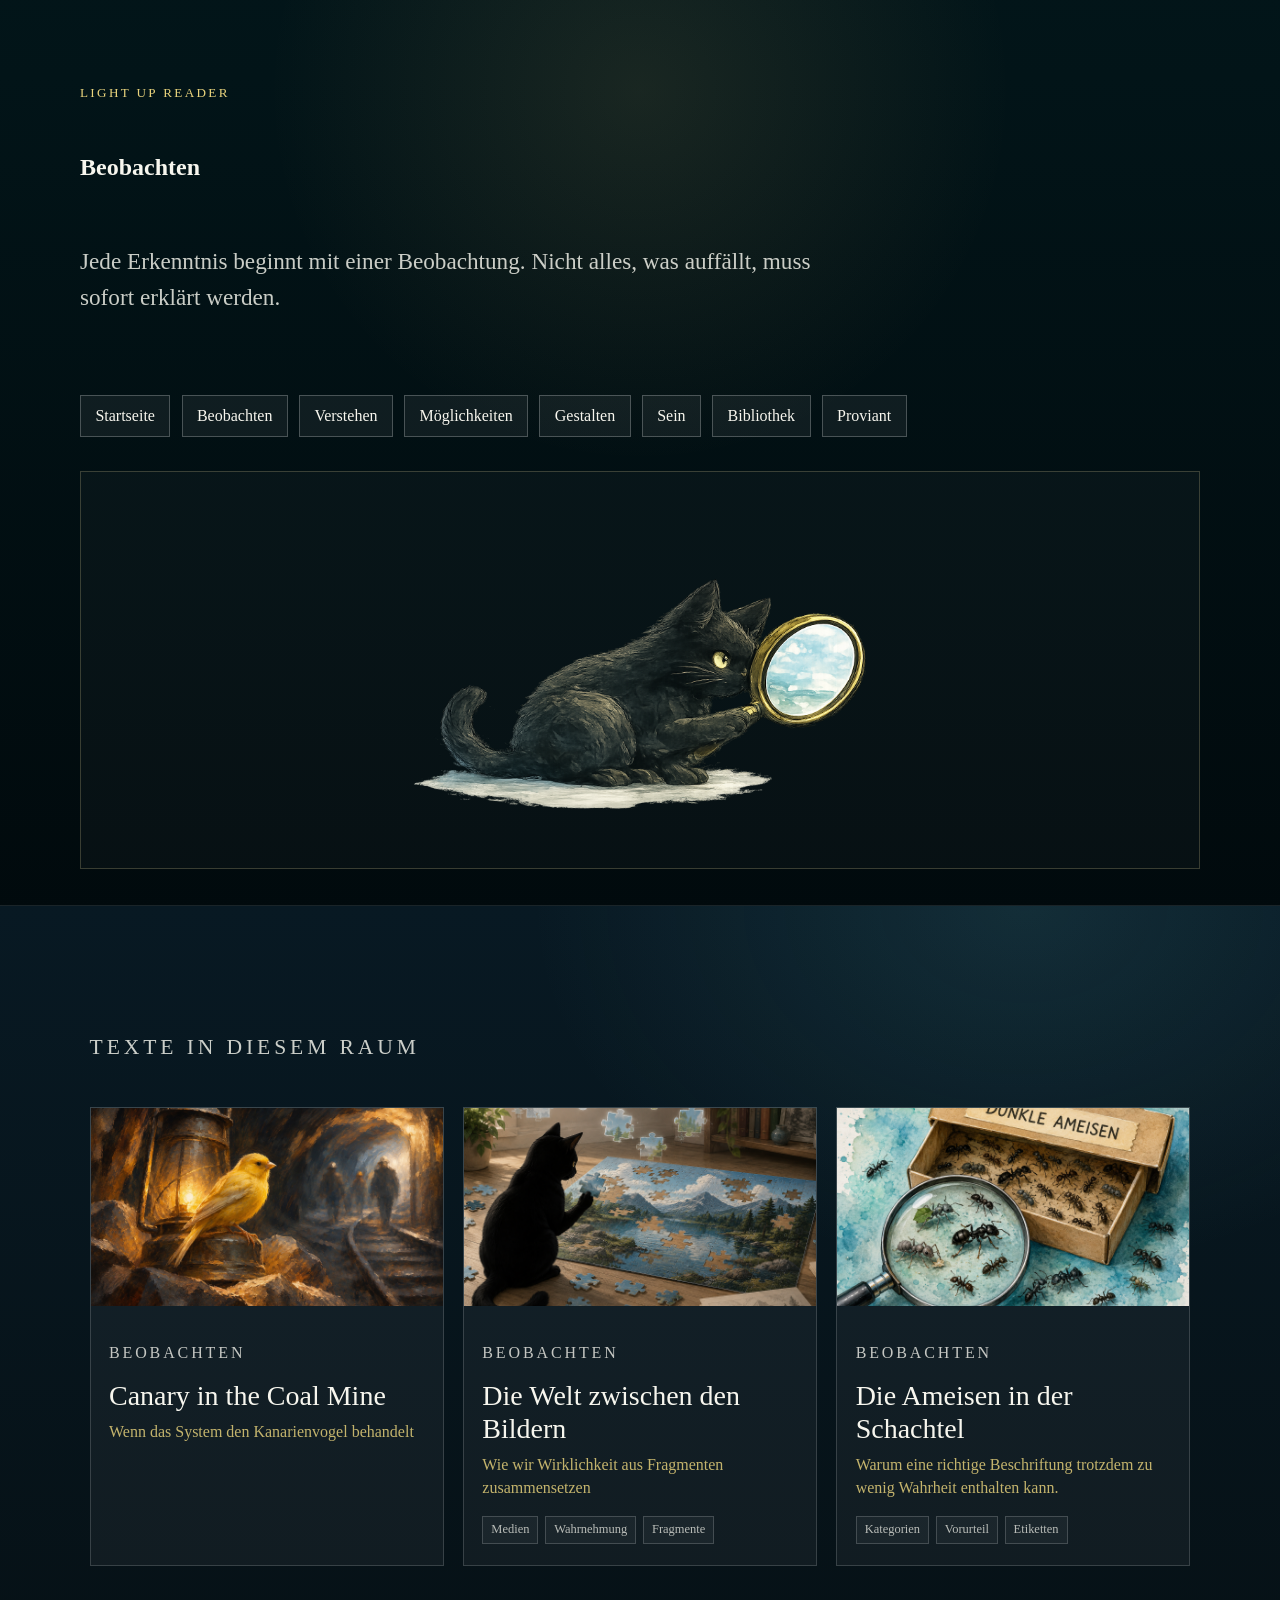
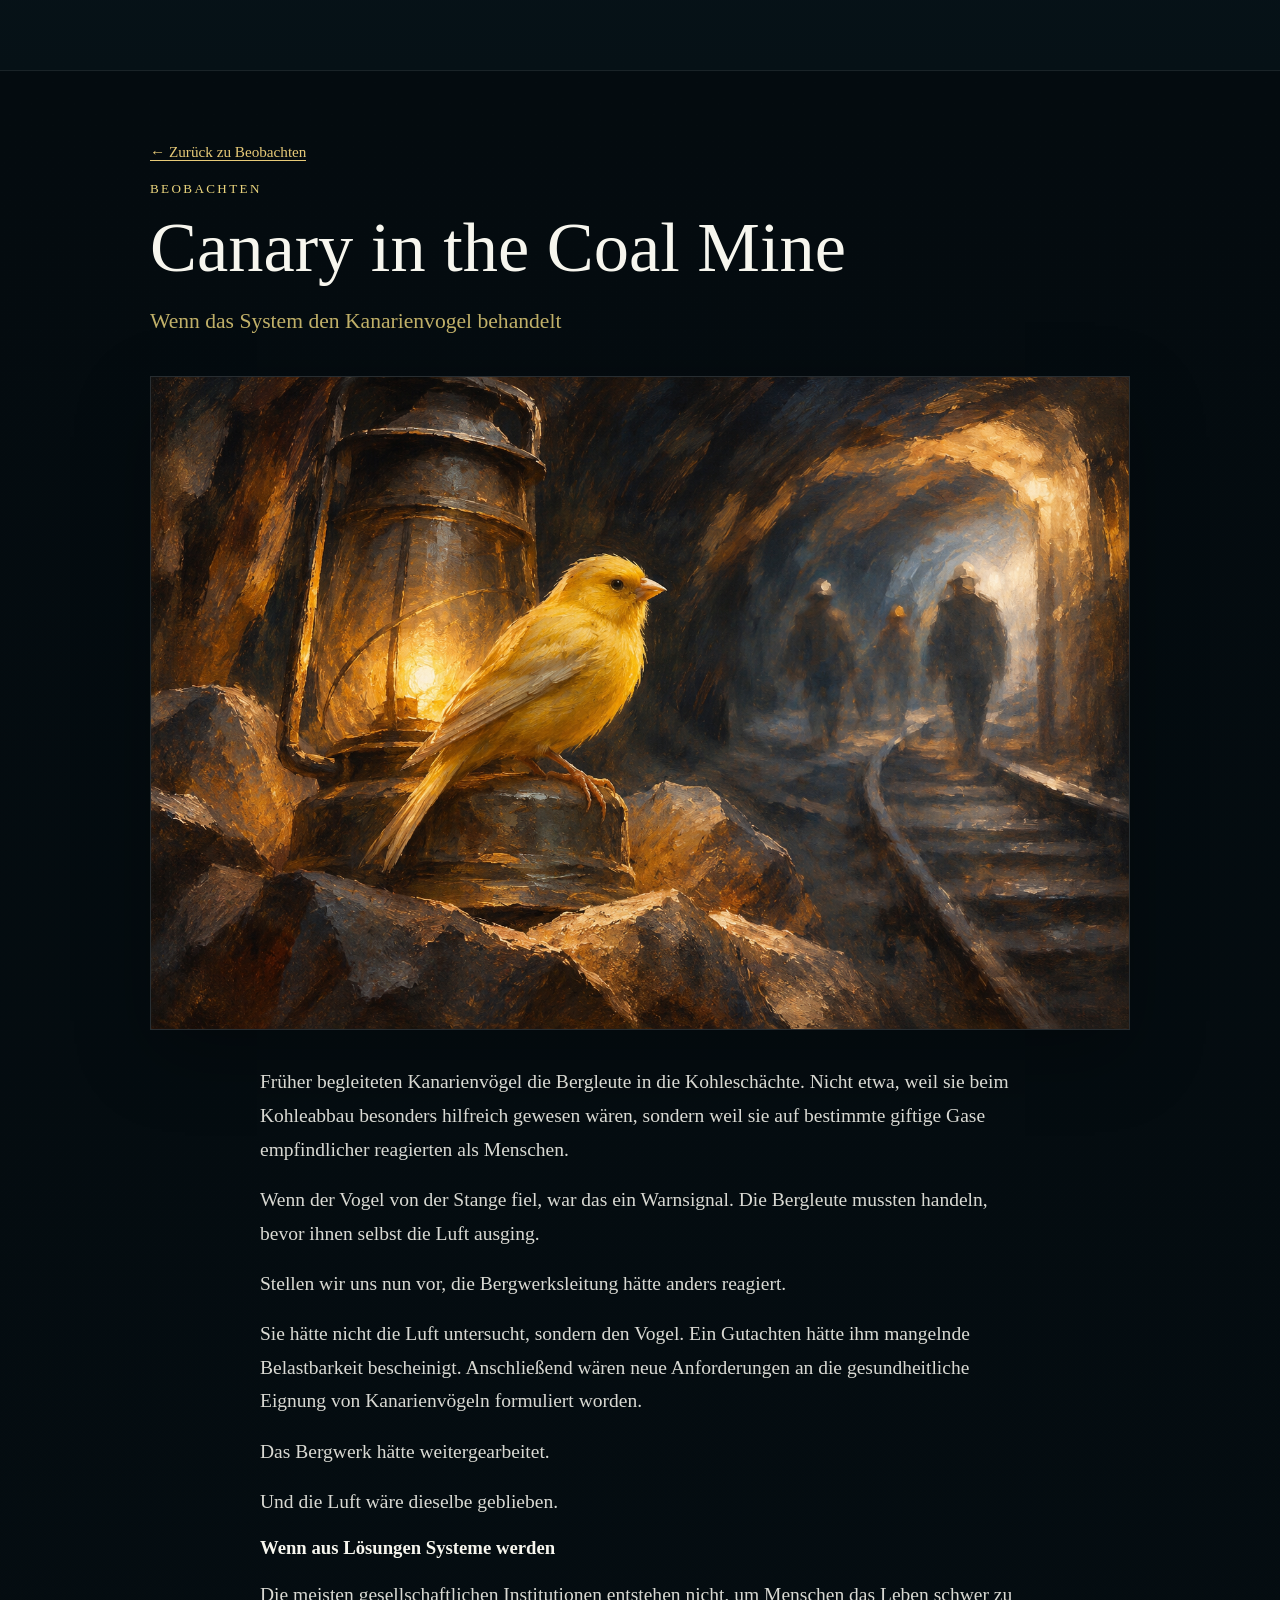
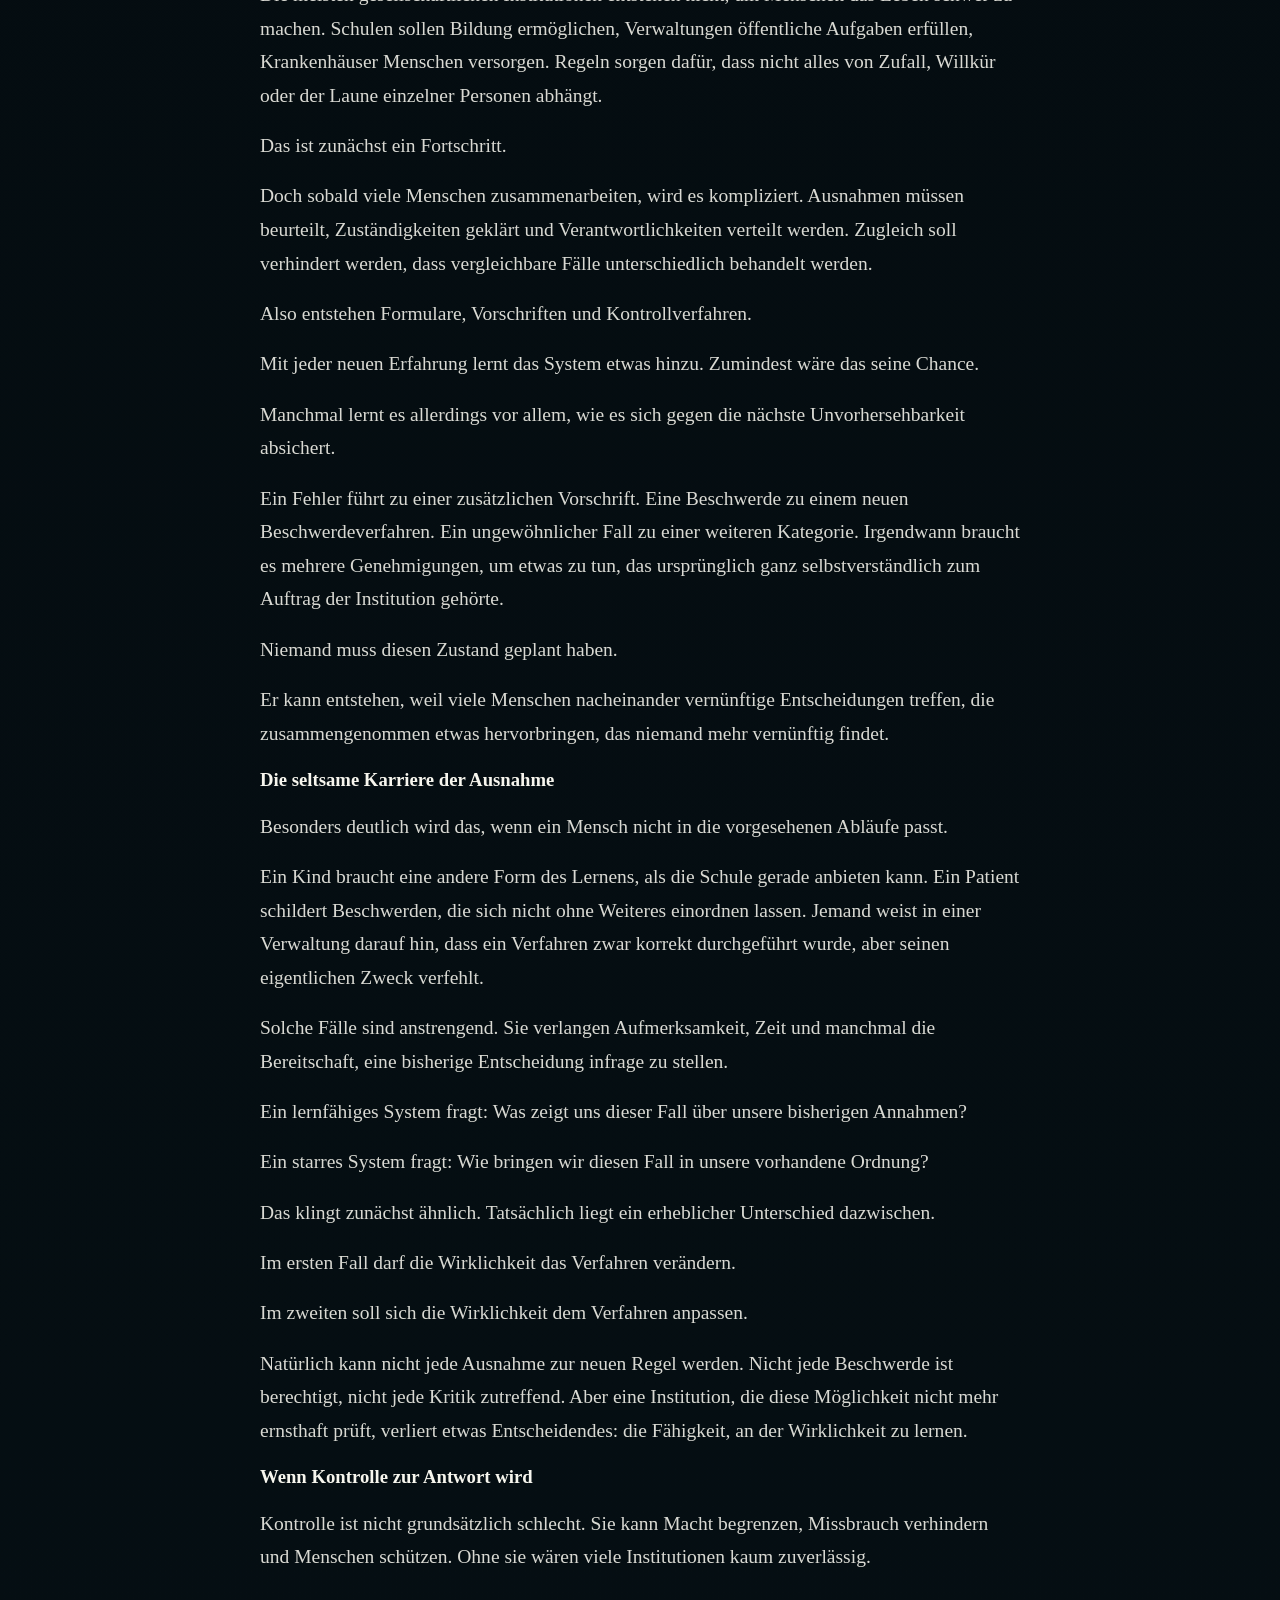
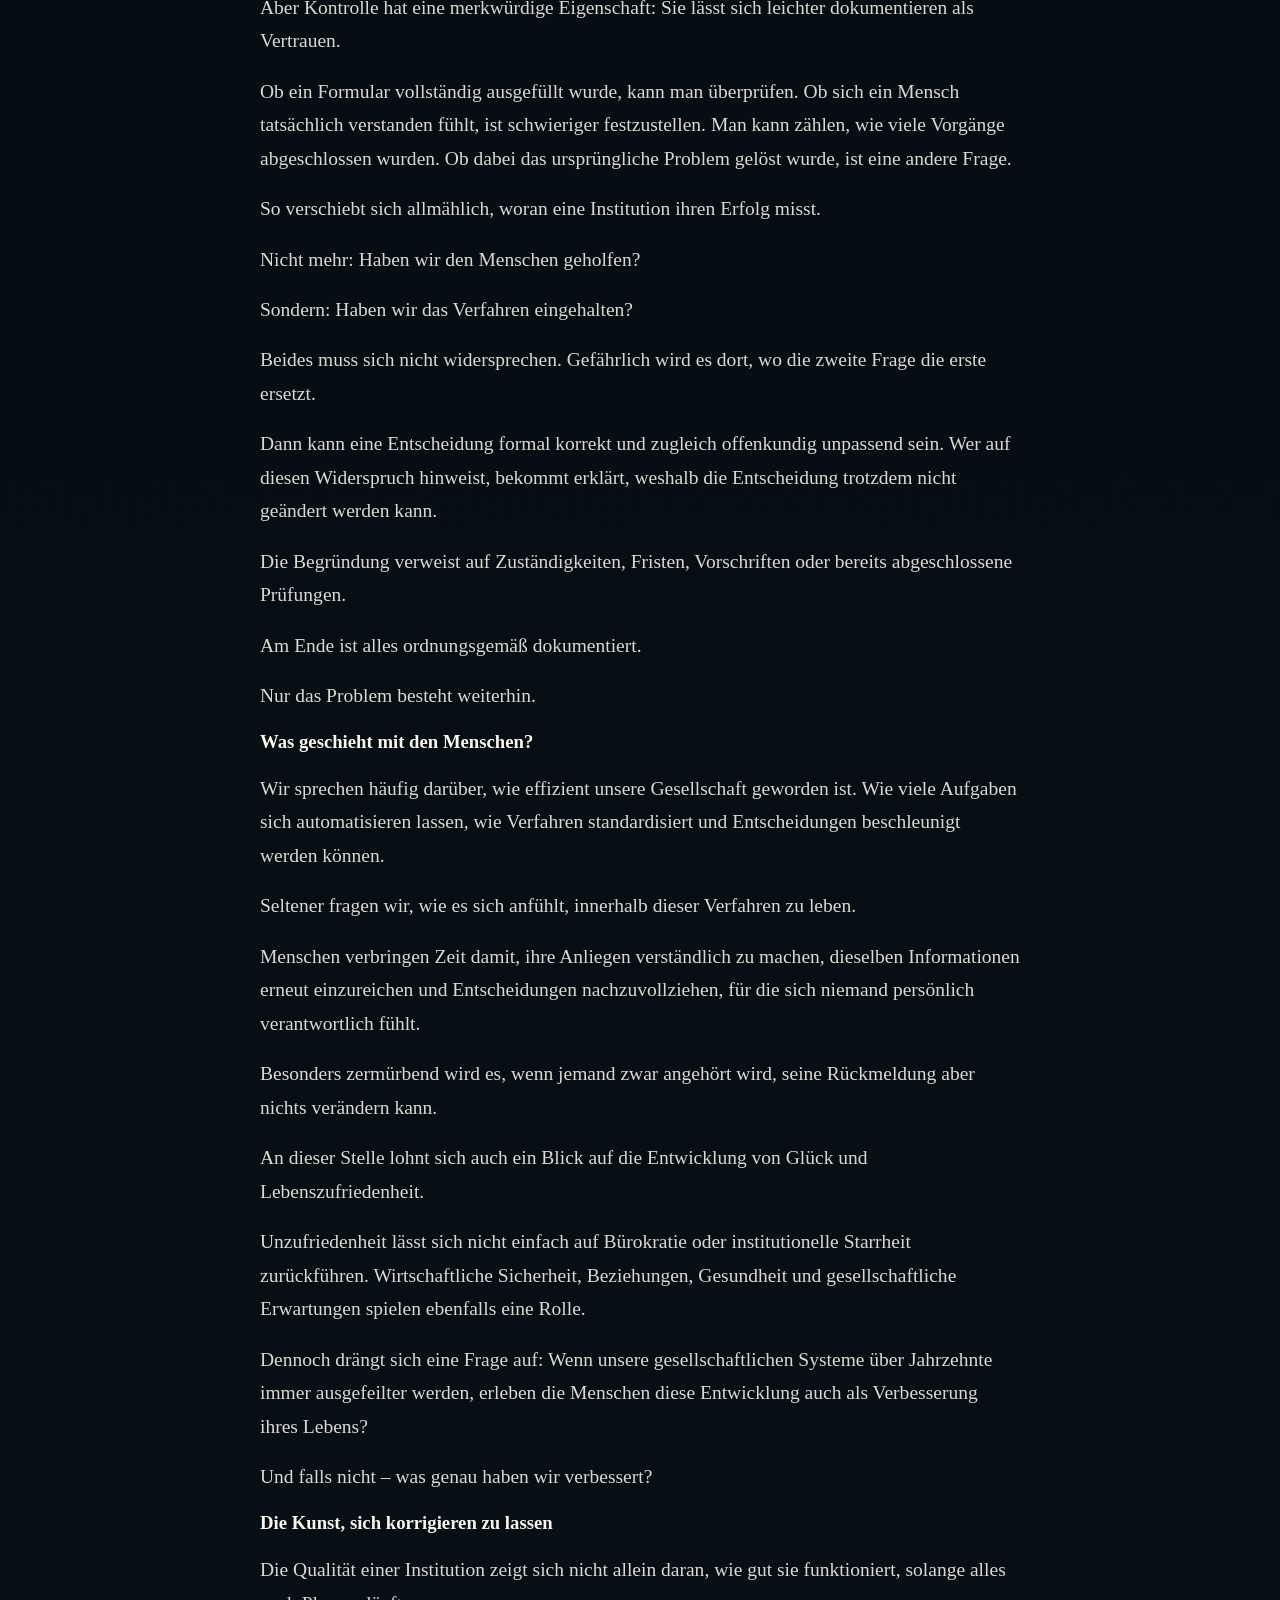
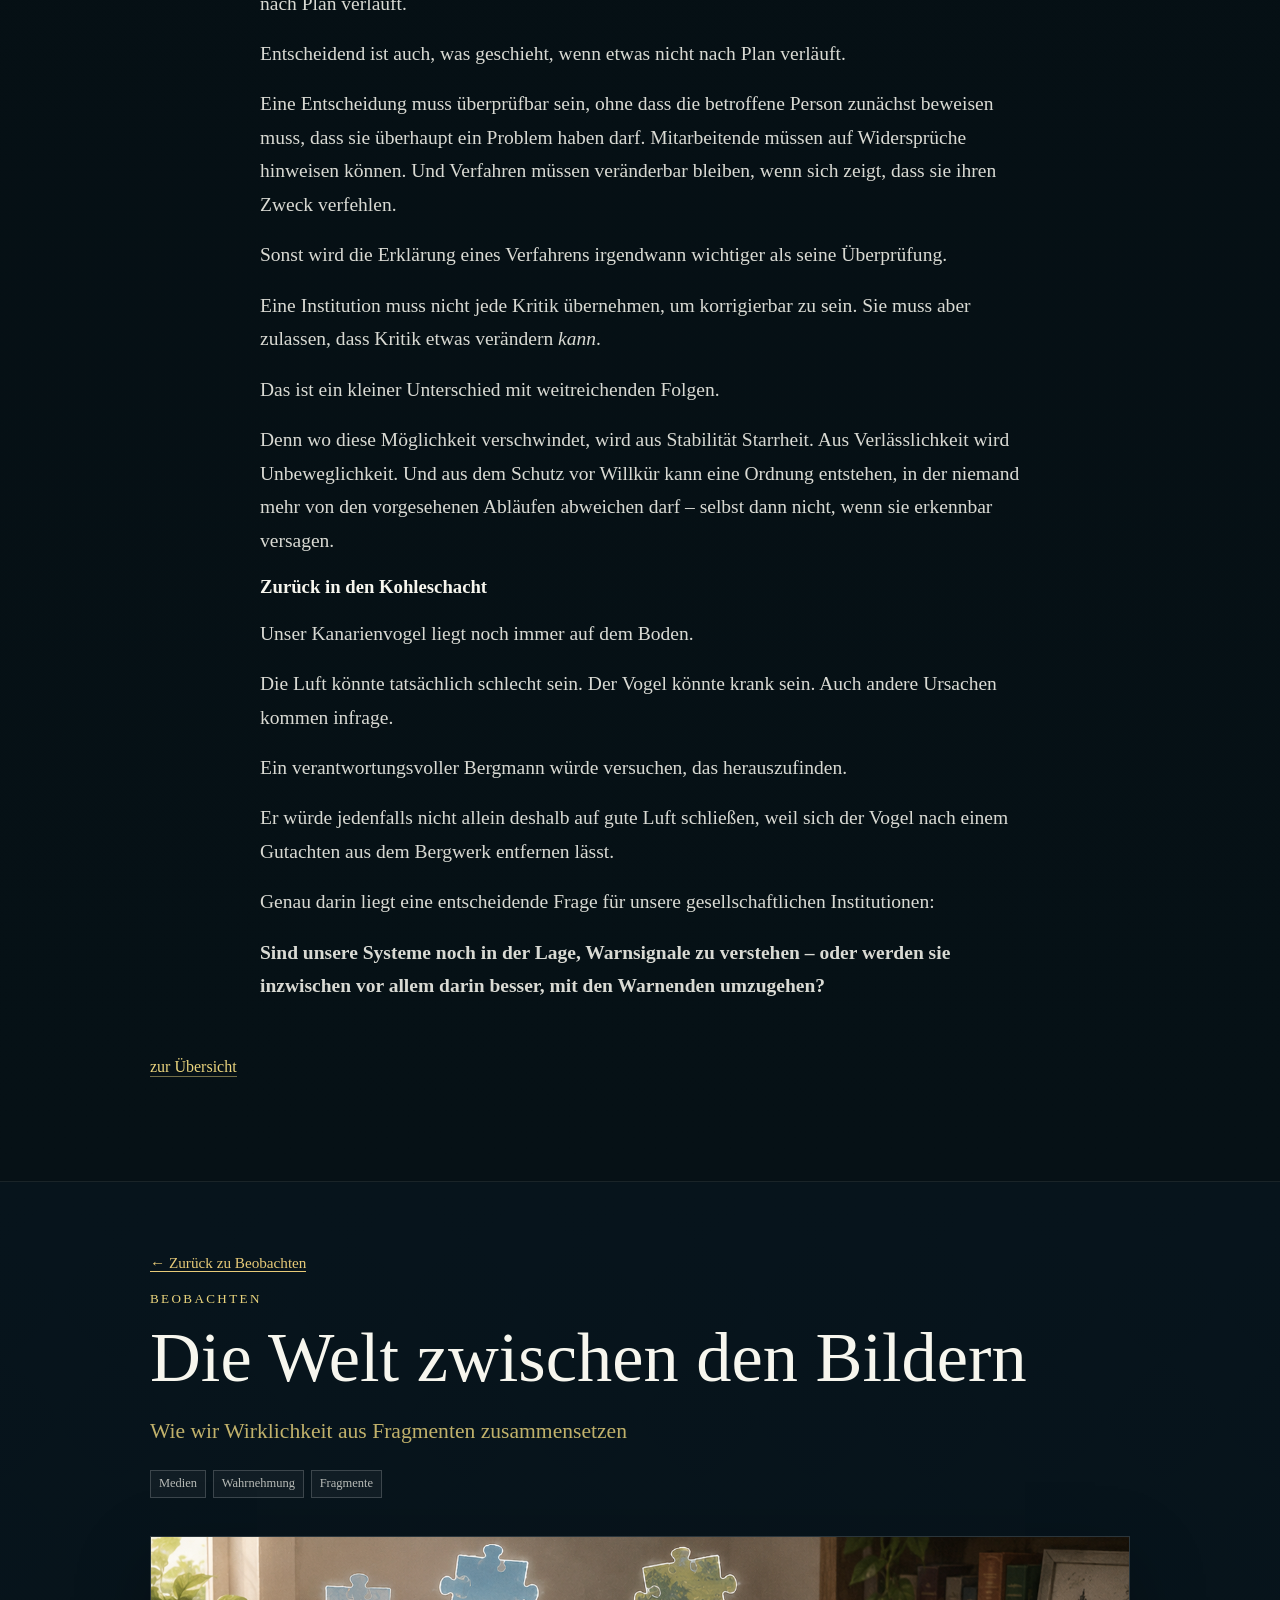
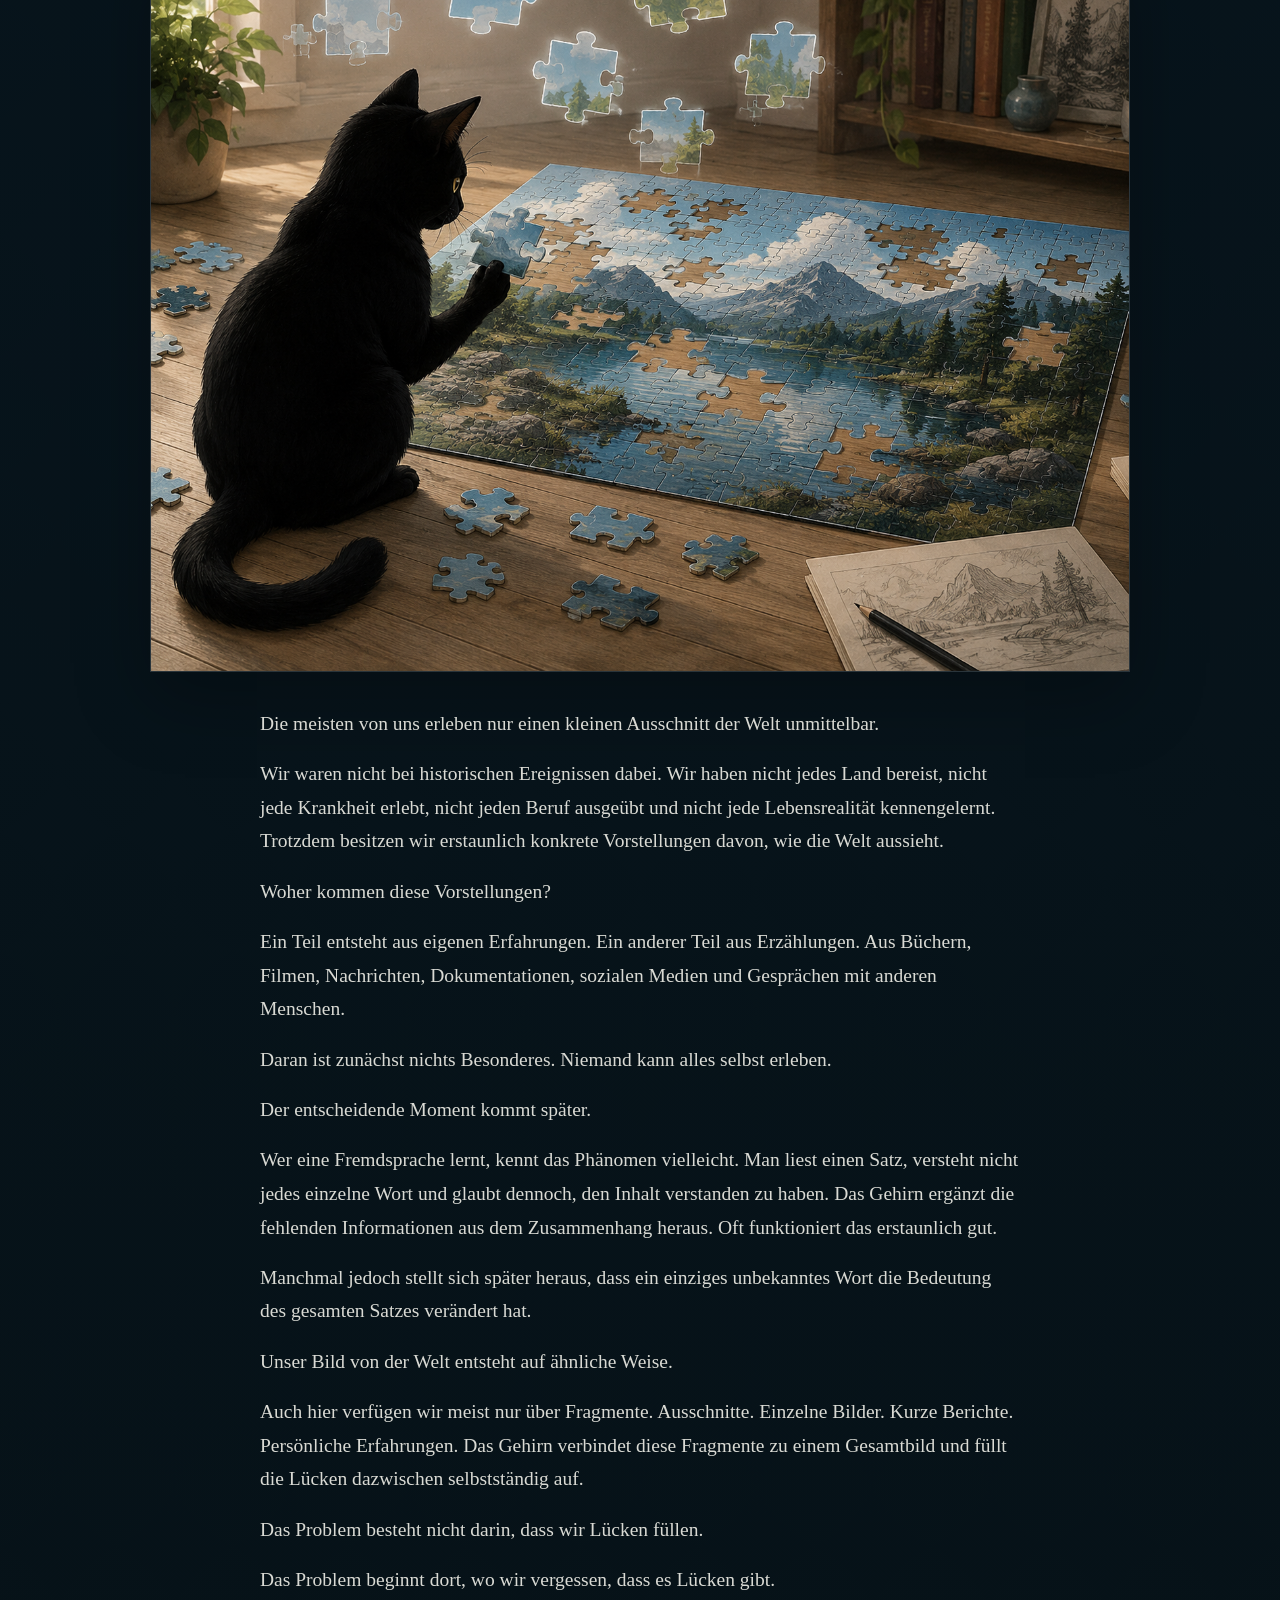
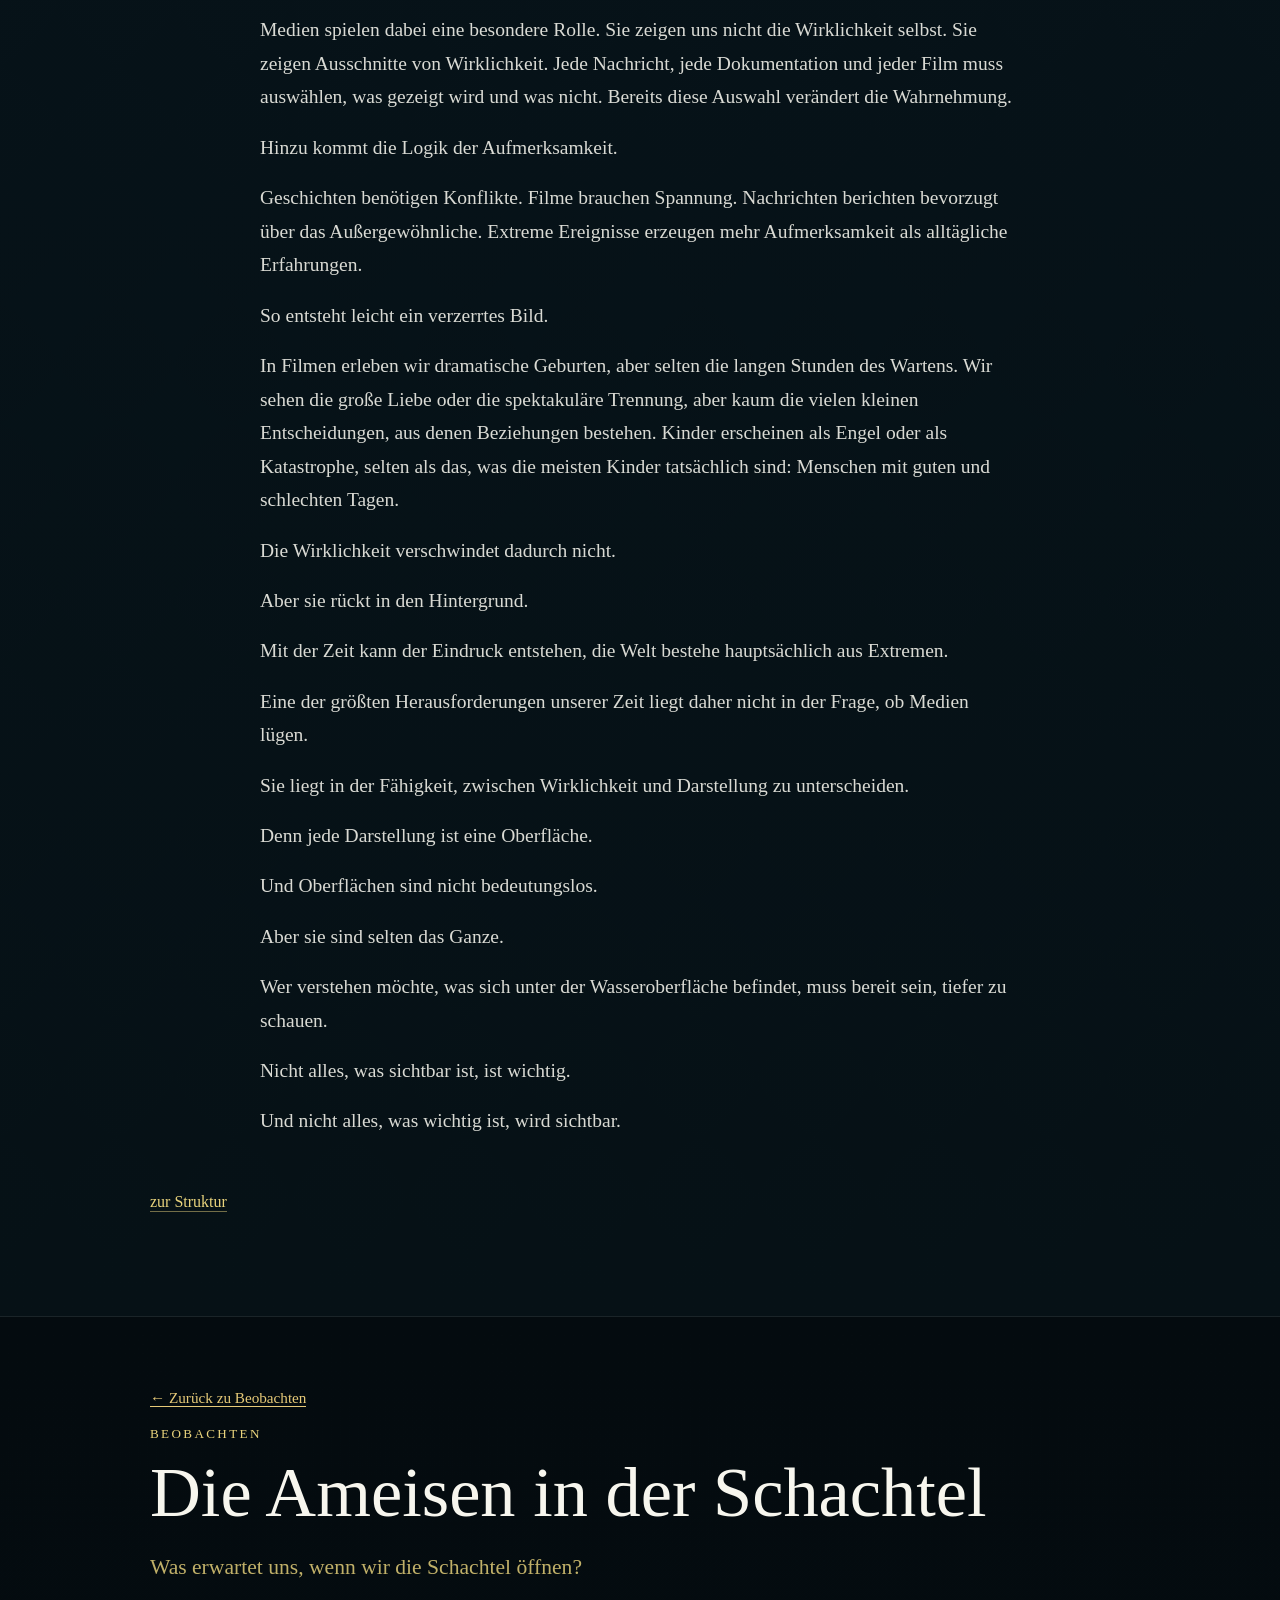
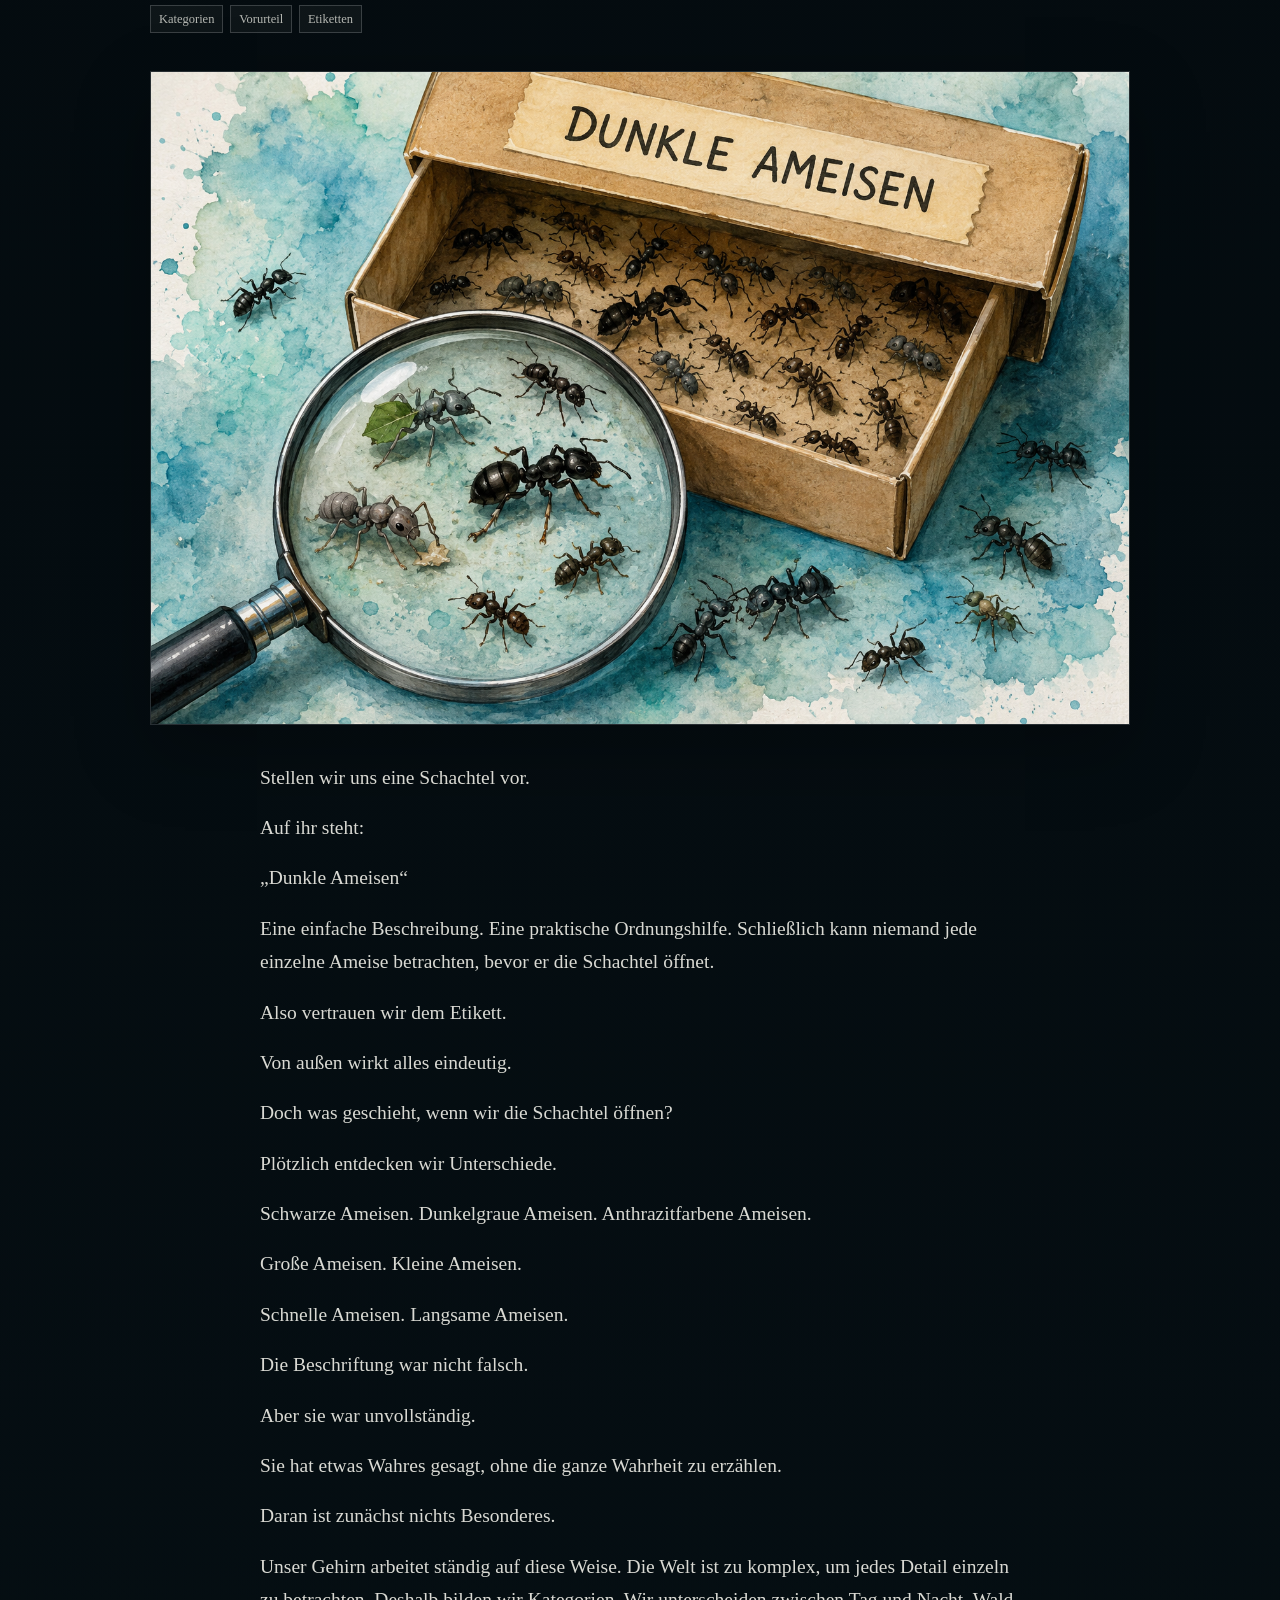
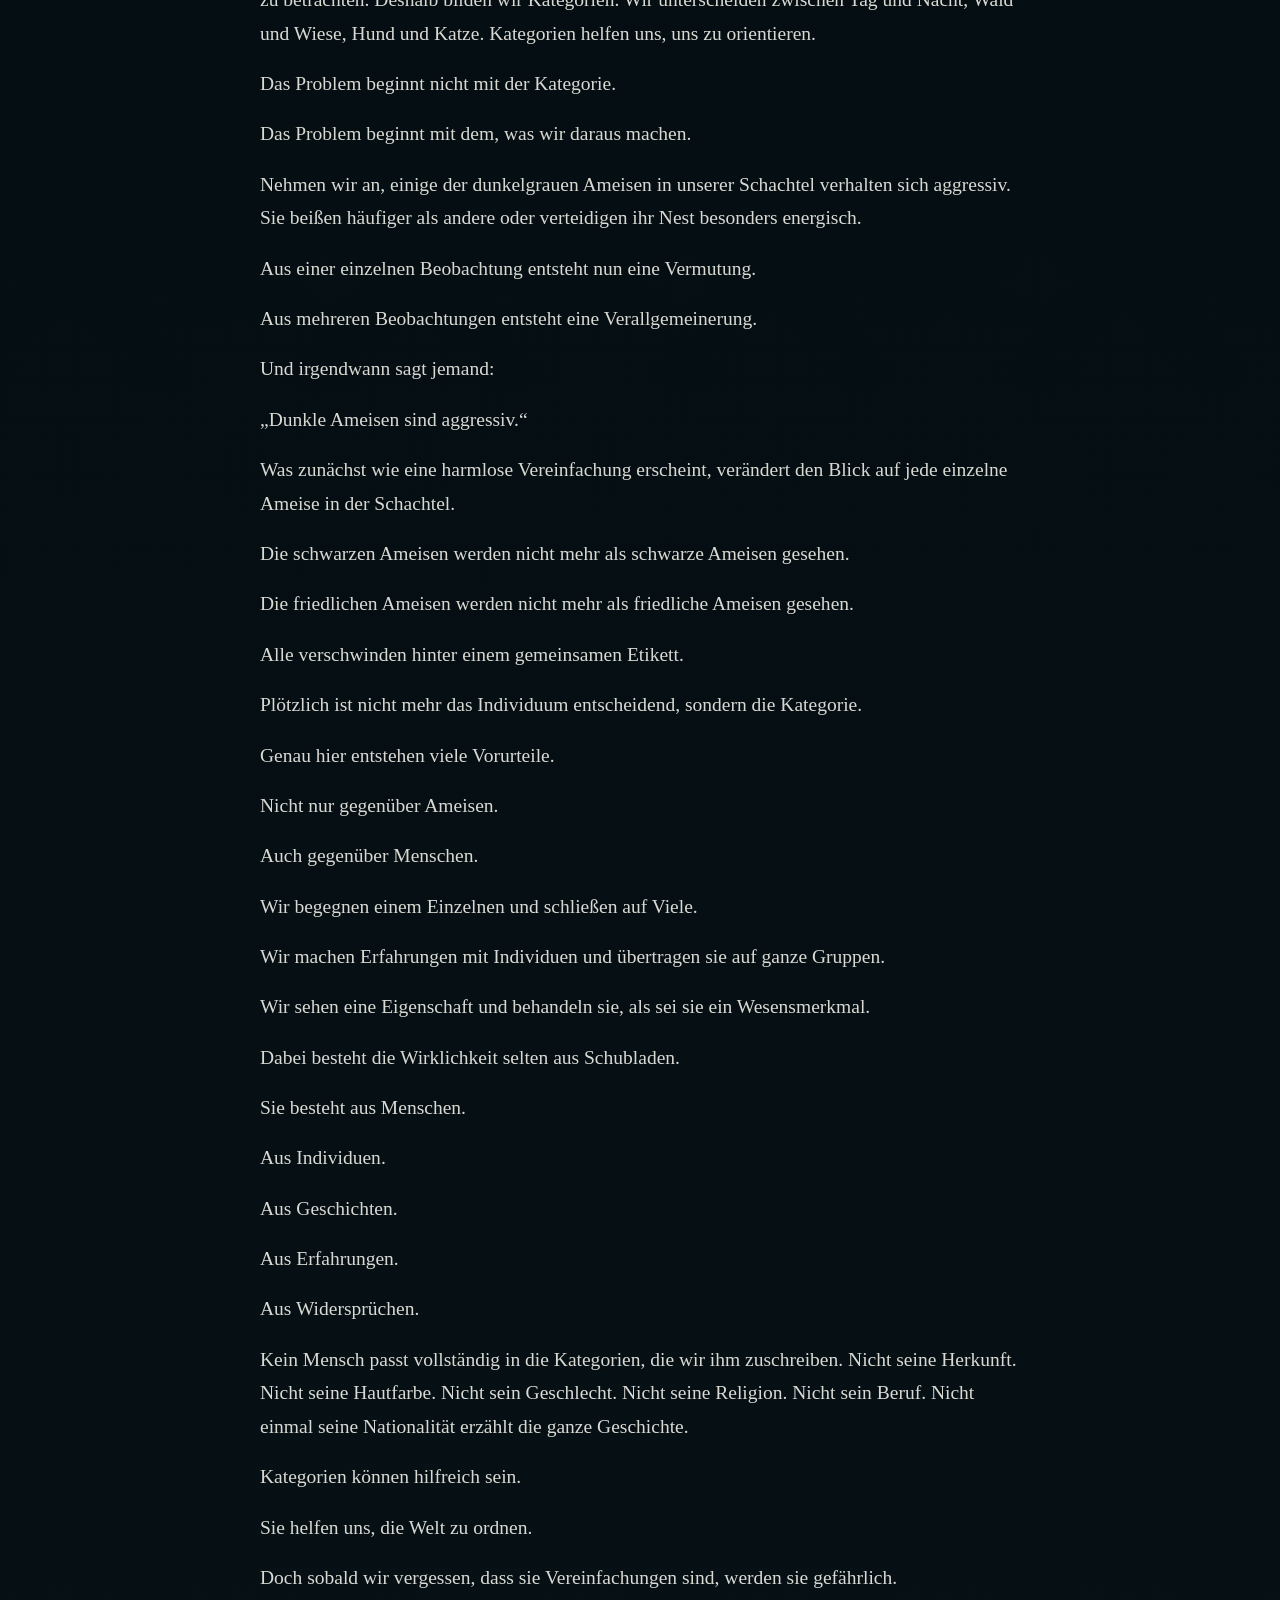
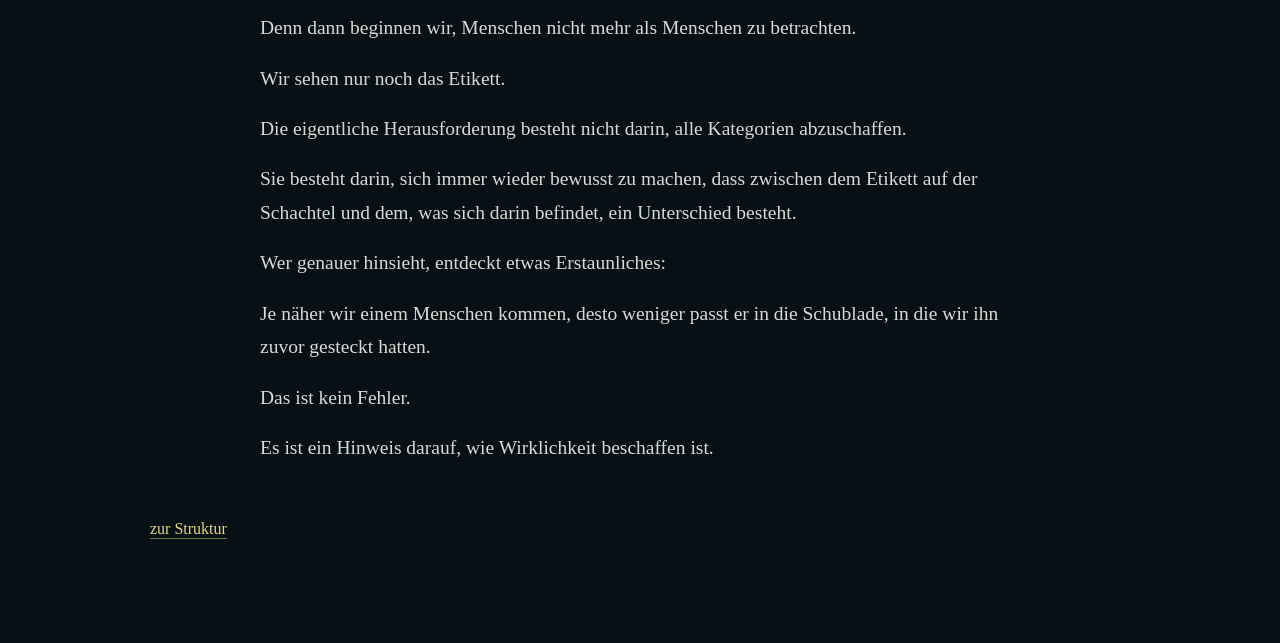
==== commit 61a7a1b3: "Update Seite" ====
--- a/beobachten.html
+++ b/beobachten.html
@@ -24,10 +24,11 @@
   "description": "Essays über Wahrnehmung, Medien, Kategorien und Wirklichkeit. Der Bereich »Beobachten« von Light up Reader lädt dazu ein, genauer hinzusehen."
 }</script></head><body><main><section class="category-page category-beobachten"><div class="map-inner category-header"><p class="eyebrow">Light up Reader</p><h1>Beobachten</h1><p class="lead">Jede Erkenntnis beginnt mit einer Beobachtung. Nicht alles, was auffällt, muss sofort erklärt werden.</p><nav aria-label="Navigation" class="section-nav"><a href="index.html#reise">Startseite</a><a href="beobachten.html">Beobachten</a><a href="verstehen.html">Verstehen</a><a href="moeglichkeiten.html">Möglichkeiten</a><a href="gestalten.html">Gestalten</a><a href="sein.html">Sein</a><a href="bibliothek.html">Bibliothek</a><a href="proviant.html">Proviant</a></nav><figure class="category-cat"><img alt="Akira begleitet den Bereich Beobachten" src="assets/cat-beobachten.png"/></figure></div></section><section class="content-map"><div class="map-inner"><p class="eyebrow">Texte in diesem Raum</p><div class="article-grid"><article class="article-card">
 <a class="article-card-link" href="beobachten.html#wenn-das-system-den-kanarienvogel-behandelt">
-<div class="article-card-image"><img alt="Ein gelber Kanarienvogel sitzt in einem Käfig neben einer Grubenlampe; im Hintergrund arbeiten Bergleute in einem dunklen Kohleschacht." src="assets/Kanarienvogel.png"/></div>
+<div class="article-card-image"><img alt="Ölgemälde: Ein gelber Kanarienvogel sitzt neben einer Grubenlampe; im Hintergrund stehen Bergleute im dunklen Kohleschacht." src="assets/canary-in-the-coal-mine.png"/></div>
 <div class="article-card-body">
 <p class="eyebrow">Beobachten</p>
-<h3>Wenn das System den Kanarienvogel behandelt</h3>
+<h3>Canary in the Coal Mine</h3>
+<p class="card-subtitle">Wenn das System den Kanarienvogel behandelt</p>
 </div>
 </a>
 </article>
@@ -55,9 +56,10 @@
 <div class="essay-inner"><p class="backlink"><a href="beobachten.html">← Zurück zu Beobachten</a></p>
 <header class="essay-header">
 <p class="eyebrow">Beobachten</p>
-<h2>Wenn das System den Kanarienvogel behandelt</h2>
+<h2>Canary in the Coal Mine</h2>
+<p class="article-subtitle">Wenn das System den Kanarienvogel behandelt</p>
 </header>
-<figure class="article-hero-image"><img alt="Ein gelber Kanarienvogel sitzt in einem Käfig neben einer Grubenlampe; im Hintergrund arbeiten Bergleute in einem dunklen Kohleschacht." src="assets/Kanarienvogel.png"/></figure>
+<figure class="article-hero-image"><img alt="Ölgemälde: Ein gelber Kanarienvogel sitzt neben einer Grubenlampe; im Hintergrund stehen Bergleute im dunklen Kohleschacht." src="assets/canary-in-the-coal-mine.png"/></figure>
 <div class="essay-text">
 <p>Früher begleiteten Kanarienvögel die Bergleute in die Kohleschächte. Nicht etwa, weil sie beim Kohleabbau besonders hilfreich gewesen wären, sondern weil sie auf bestimmte giftige Gase empfindlicher reagierten als Menschen.</p>
 <p>Wenn der Vogel von der Stange fiel, war das ein Warnsignal. Die Bergleute mussten handeln, bevor ihnen selbst die Luft ausging.</p>
